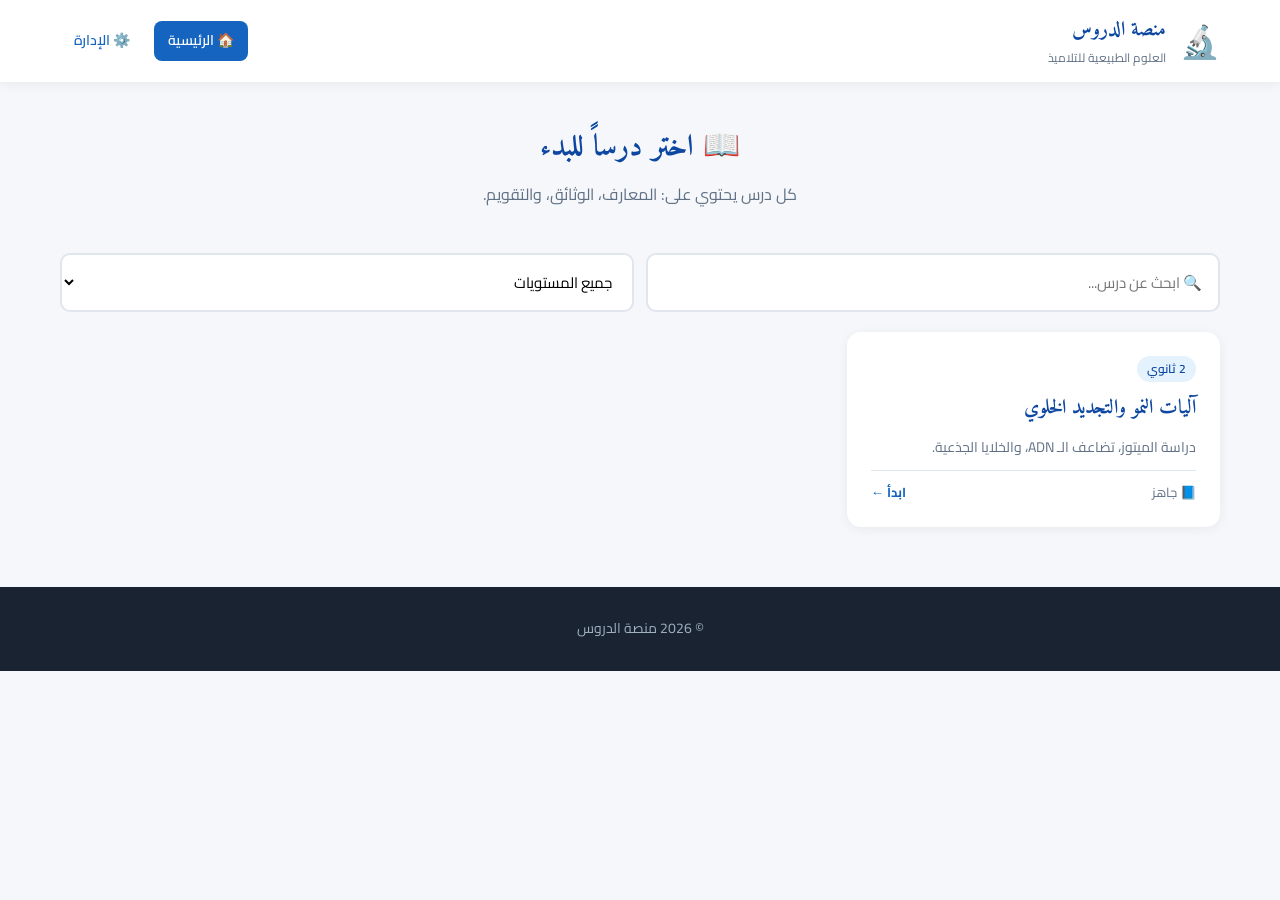
==== index.html @ ff68961c "Add real content to files" ====
<!DOCTYPE html>
<html lang="ar" dir="rtl">
<head>
<meta charset="UTF-8">
<meta name="viewport" content="width=device-width, initial-scale=1">
<title>منصة الدروس – العلوم الطبيعية</title>
<link href="https://fonts.googleapis.com/css2?family=Amiri:wght@400;700&family=Cairo:wght@400;600;700&display=swap" rel="stylesheet">
<link rel="stylesheet" href="assets/style.css">
</head>
<body>

<header class="site-header">
  <div class="container">
    <div class="brand">
      <span class="logo">🔬</span>
      <div>
        <h1>منصة الدروس</h1>
        <p>العلوم الطبيعية للتلاميذ</p>
      </div>
    </div>
    <nav>
      <a href="index.html" class="active">🏠 الرئيسية</a>
      <a href="admin.html">⚙️ الإدارة</a>
    </nav>
  </div>
</header>

<main class="container">
  <section class="hero">
    <h2>📖 اختر درساً للبدء</h2>
    <p>كل درس يحتوي على: المعارف، الوثائق، والتقويم.</p>
  </section>

  <div class="filters">
    <input type="text" id="searchInput" placeholder="🔍 ابحث عن درس...">
    <select id="levelFilter">
      <option value="">جميع المستويات</option>
    </select>
  </div>

  <div id="lessonsGrid" class="lessons-grid"></div>
</main>

<footer class="site-footer">
  <div class="container">
    <p>© <span id="year"></span> منصة الدروس</p>
  </div>
</footer>

<script src="assets/app.js"></script>
<script>
  document.getElementById('year').textContent = new Date().getFullYear();
  initHome();
</script>
</body>
</html>
---- assets/style.css ----
:root{
  --primary:#1565C0; --primary-dark:#0D47A1;
  --success:#2E7D32; --danger:#C62828; --purple:#6A1B9A;
  --bg:#f5f7fa; --border:#e0e6ed;
  --text:#1a2332; --muted:#607085;
  --shadow:0 2px 12px rgba(0,0,0,0.06);
  --shadow-lg:0 10px 30px rgba(0,0,0,0.12);
}
*{box-sizing:border-box;margin:0;padding:0}
body{font-family:'Cairo',sans-serif;background:var(--bg);color:var(--text);line-height:1.7;min-height:100vh}
h1,h2,h3,h4{font-family:'Amiri',serif}
a{color:var(--primary);text-decoration:none}
.container{max-width:1200px;margin:0 auto;padding:0 20px}

/* Header */
.site-header{background:#fff;box-shadow:var(--shadow);position:sticky;top:0;z-index:100}
.site-header .container{display:flex;align-items:center;justify-content:space-between;padding-top:14px;padding-bottom:14px;gap:16px;flex-wrap:wrap}
.brand{display:flex;align-items:center;gap:14px}
.brand .logo{font-size:32px}
.brand h1{font-size:20px;color:var(--primary-dark)}
.brand p{font-size:12px;color:var(--muted)}
.back-btn{width:40px;height:40px;border-radius:50%;background:var(--bg);display:flex;align-items:center;justify-content:center;font-size:20px;font-weight:700;color:var(--primary)}
.site-header nav{display:flex;gap:10px;align-items:center;flex-wrap:wrap}
.site-header nav a{padding:8px 14px;border-radius:8px;font-weight:600;font-size:14px;transition:.2s}
.site-header nav a:hover{background:var(--bg)}
.site-header nav a.active{background:var(--primary);color:#fff}

/* Hero */
.hero{text-align:center;padding:40px 20px 24px}
.hero h2{font-size:30px;color:var(--primary-dark);margin-bottom:8px}
.hero p{color:var(--muted);font-size:16px}

/* Filters */
.filters{display:flex;gap:12px;margin:20px 0;flex-wrap:wrap}
.filters input,.filters select{flex:1;min-width:200px;padding:12px 16px;border:2px solid var(--border);border-radius:10px;font-family:inherit;font-size:15px;background:#fff}
.filters input:focus,.filters select:focus{outline:none;border-color:var(--primary)}

/* Lessons Grid */
.lessons-grid{display:grid;grid-template-columns:repeat(auto-fill,minmax(280px,1fr));gap:20px;padding-bottom:60px}
.lesson-card{background:#fff;border-radius:14px;padding:22px;box-shadow:var(--shadow);transition:.25s;cursor:pointer;border:2px solid transparent;display:flex;flex-direction:column;gap:10px}
.lesson-card:hover{transform:translateY(-4px);box-shadow:var(--shadow-lg);border-color:var(--primary)}
.lesson-card .badge{display:inline-block;background:#E3F2FD;color:var(--primary-dark);padding:3px 10px;border-radius:20px;font-size:12px;font-weight:600;align-self:flex-start}
.lesson-card h3{font-size:20px;color:var(--primary-dark)}
.lesson-card p{color:var(--muted);font-size:14px;flex:1}
.lesson-card .card-footer{display:flex;justify-content:space-between;align-items:center;font-size:13px;color:var(--muted);padding-top:10px;border-top:1px solid var(--border)}
.lesson-card .arrow{color:var(--primary);font-weight:700}

/* Page Tabs */
.page-tabs{background:#fff;border-bottom:1px solid var(--border);position:sticky;top:67px;z-index:99}
.page-tabs .container{display:flex;gap:8px;padding-top:10px;padding-bottom:0;position:relative}
.tab-btn{background:transparent;border:none;cursor:pointer;font-family:inherit;font-size:15px;font-weight:600;padding:12px 22px;border-radius:10px 10px 0 0;color:var(--muted);transition:.2s;display:flex;align-items:center;gap:8px;border-bottom:3px solid transparent}
.tab-btn:hover{background:var(--bg);color:var(--primary)}
.tab-btn.active{color:var(--primary-dark);border-bottom-color:var(--primary)}
.tab-icon{font-size:18px}
.progress-bar{position:absolute;bottom:0;left:20px;right:20px;height:3px;background:var(--border);border-radius:3px;overflow:hidden}
.progress-fill{height:100%;background:linear-gradient(90deg,var(--primary),#42a5f5);width:33%;transition:width .3s}

/* Lesson Pages */
.lesson-main{padding:32px 20px 80px}
.page{display:none;animation:fadeIn .3s ease}
.page.active{display:block}
@keyframes fadeIn{from{opacity:0;transform:translateY(8px)}to{opacity:1;transform:translateY(0)}}
.page-header{margin-bottom:24px;padding-bottom:16px;border-bottom:2px solid var(--border)}
.page-header h2{font-size:26px;color:var(--primary-dark);margin-bottom:6px}
.page-header p{color:var(--muted);font-size:15px}

.knowledge-content{background:#fff;border-radius:14px;padding:30px;box-shadow:var(--shadow);font-size:16px;line-height:1.9}
.knowledge-content h3{color:var(--primary-dark);margin:22px 0 12px;font-size:20px;padding-right:12px;border-right:4px solid var(--primary)}
.knowledge-content ul,.knowledge-content ol{margin:12px 24px}
.knowledge-content li{margin-bottom:6px}
.knowledge-content blockquote{background:#FFF9C4;border-right:4px solid #FBC02D;padding:14px 18px;margin:16px 0;border-radius:8px}
.knowledge-content table{width:100%;border-collapse:collapse;margin:16px 0}
.knowledge-content th,.knowledge-content td{border:1px solid var(--border);padding:10px;text-align:right}
.knowledge-content th{background:#E3F2FD;color:var(--primary-dark)}

/* Media Gallery */
.media-gallery{display:grid;grid-template-columns:repeat(auto-fill,minmax(220px,1fr));gap:16px}
.media-item{background:#fff;border-radius:12px;overflow:hidden;box-shadow:var(--shadow);cursor:pointer;transition:.2s;aspect-ratio:1/1;position:relative}
.media-item:hover{transform:scale(1.02);box-shadow:var(--shadow-lg)}
.media-item img,.media-item video{width:100%;height:100%;object-fit:cover;display:block}
.media-item iframe{width:100%;height:100%;border:0}
.media-item .type-badge{position:absolute;top:10px;right:10px;background:rgba(0,0,0,.7);color:#fff;padding:3px 10px;border-radius:6px;font-size:12px}
.media-item .caption{position:absolute;bottom:0;left:0;right:0;background:linear-gradient(transparent,rgba(0,0,0,.8));color:#fff;padding:20px 12px 10px;font-size:13px}

/* Quiz */
.quiz-container{background:#fff;border-radius:14px;padding:30px;box-shadow:var(--shadow)}
.quiz-question{padding:20px 0;border-bottom:1px solid var(--border)}
.quiz-question:last-child{border-bottom:none}
.quiz-question h4{font-size:17px;margin-bottom:14px;color:var(--primary-dark)}
.quiz-question .q-num{display:inline-block;background:var(--primary);color:#fff;width:28px;height:28px;border-radius:50%;text-align:center;line-height:28px;font-size:14px;margin-left:10px}
.quiz-option{display:flex;align-items:flex-start;gap:10px;padding:10px 14px;border-radius:8px;cursor:pointer;transition:.15s;margin-bottom:6px}
.quiz-option:hover{background:var(--bg)}
.quiz-option.correct{background:#E8F5E9;color:var(--success)}
.quiz-option.wrong{background:#FFEBEE;color:var(--danger)}
.quiz-option textarea{flex:1;padding:10px;border:2px solid var(--border);border-radius:8px;font-family:inherit;font-size:15px}
.quiz-result{background:#E8F5E9;border:2px solid var(--success);border-radius:12px;padding:20px;margin-bottom:20px;text-align:center}
.quiz-result h3{color:var(--success);font-size:22px}

/* Page Navigation */
.page-nav{display:flex;justify-content:space-between;gap:12px;margin-top:30px;padding-top:20px;border-top:1px solid var(--border);flex-wrap:wrap}

/* Buttons */
.btn-primary,.btn-secondary,.btn-success,.btn-danger,.btn-small,.btn-print{font-family:inherit;font-weight:600;cursor:pointer;border:none;border-radius:10px;transition:.2s;display:inline-flex;align-items:center;gap:6px}
.btn-primary{background:var(--primary);color:#fff;padding:12px 24px;font-size:15px}
.btn-primary:hover{background:var(--primary-dark);transform:translateY(-2px)}
.btn-secondary{background:#fff;color:var(--primary);padding:12px 24px;font-size:15px;border:2px solid var(--primary)}
.btn-secondary:hover{background:var(--bg)}
.btn-success{background:var(--success);color:#fff;padding:12px 24px;font-size:15px}
.btn-danger{background:var(--danger);color:#fff;padding:12px 24px;font-size:15px}
.btn-small{background:var(--primary);color:#fff;padding:8px 16px;font-size:13px}
.btn-print{background:var(--purple);color:#fff;padding:8px 16px;font-size:14px}

/* Lightbox */
.lightbox{position:fixed;inset:0;background:rgba(0,0,0,.92);display:none;align-items:center;justify-content:center;z-index:3000;padding:20px}
.lightbox.show{display:flex}
.lightbox-content{max-width:92vw;max-height:92vh;background:#000;border-radius:12px;overflow:hidden;display:flex;align-items:center;justify-content:center}
.lightbox-content img,.lightbox-content video{max-width:92vw;max-height:92vh}
.lightbox-content iframe{width:88vw;height:88vh;border:0}
.lightbox-close{position:absolute;top:20px;right:20px;background:#fff;border:none;width:44px;height:44px;border-radius:50%;font-size:22px;font-weight:700;cursor:pointer}

/* Admin */
.admin-toolbar{display:flex;gap:12px;margin:24px 0;flex-wrap:wrap}
.admin-layout{display:grid;grid-template-columns:280px 1fr;gap:24px;padding-bottom:60px}
.admin-sidebar{background:#fff;border-radius:14px;padding:20px;box-shadow:var(--shadow);height:fit-content;position:sticky;top:90px}
.admin-sidebar h3{margin-bottom:14px;color:var(--primary-dark);font-size:17px}
.lesson-list{list-style:none}
.lesson-list li{padding:10px 14px;border-radius:8px;cursor:pointer;transition:.15s;margin-bottom:4px;font-size:14px;display:flex;justify-content:space-between;align-items:center;gap:6px}
.lesson-list li:hover{background:var(--bg)}
.lesson-list li.active{background:var(--primary);color:#fff}
.admin-editor{background:#fff;border-radius:14px;padding:28px;box-shadow:var(--shadow);min-height:400px}
.empty-state{text-align:center;color:var(--muted);padding:60px 20px;font-size:16px}
.lesson-form h4{margin:22px 0 10px;color:var(--primary-dark);padding-bottom:6px;border-bottom:2px solid var(--border);font-size:16px}
.form-row{display:flex;flex-direction:column;gap:6px;margin-bottom:14px}
.form-row label{font-weight:600;font-size:14px;color:var(--muted)}
.form-row input,.lesson-form textarea{padding:12px;border:2px solid var(--border);border-radius:8px;font-family:inherit;font-size:14px;width:100%}
.form-row input:focus,.lesson-form textarea:focus{outline:none;border-color:var(--primary)}
.lesson-form textarea{resize:vertical;min-height:80px}
.form-actions{display:flex;gap:12px;margin-top:24px}
.media-edit-item,.quiz-edit-item{border:1px solid var(--border);border-radius:10px;padding:14px;margin-bottom:10px;background:#fafbfc}
.media-edit-item input,.media-edit-item select,
.quiz-edit-item input,.quiz-edit-item textarea{width:100%;padding:8px;border:1px solid var(--border);border-radius:6px;font-family:inherit;margin-bottom:6px}
.remove-item-btn{background:var(--danger);color:#fff;border:none;padding:4px 10px;border-radius:6px;cursor:pointer;font-size:12px;float:left}

/* Footer */
.site-footer{background:#1a2332;color:#a0b0c0;padding:30px 0;text-align:center;font-size:14px;margin-top:auto}

/* Print */
@media print{
  .site-header,.page-tabs,.page-nav,.site-footer,.btn-print{display:none!important}
  body{background:#fff}
  .page{display:block!important;page-break-after:always}
  .page:last-child{page-break-after:auto}
  .knowledge-content,.quiz-container{box-shadow:none;padding:0}
}

/* Responsive */
@media (max-width:768px){
  .admin-layout{grid-template-columns:1fr}
  .admin-sidebar{position:static}
  .hero h2{font-size:24px}
  .tab-label{display:none}
  .tab-btn{padding:12px 14px}
  .tab-icon{font-size:22px}
}
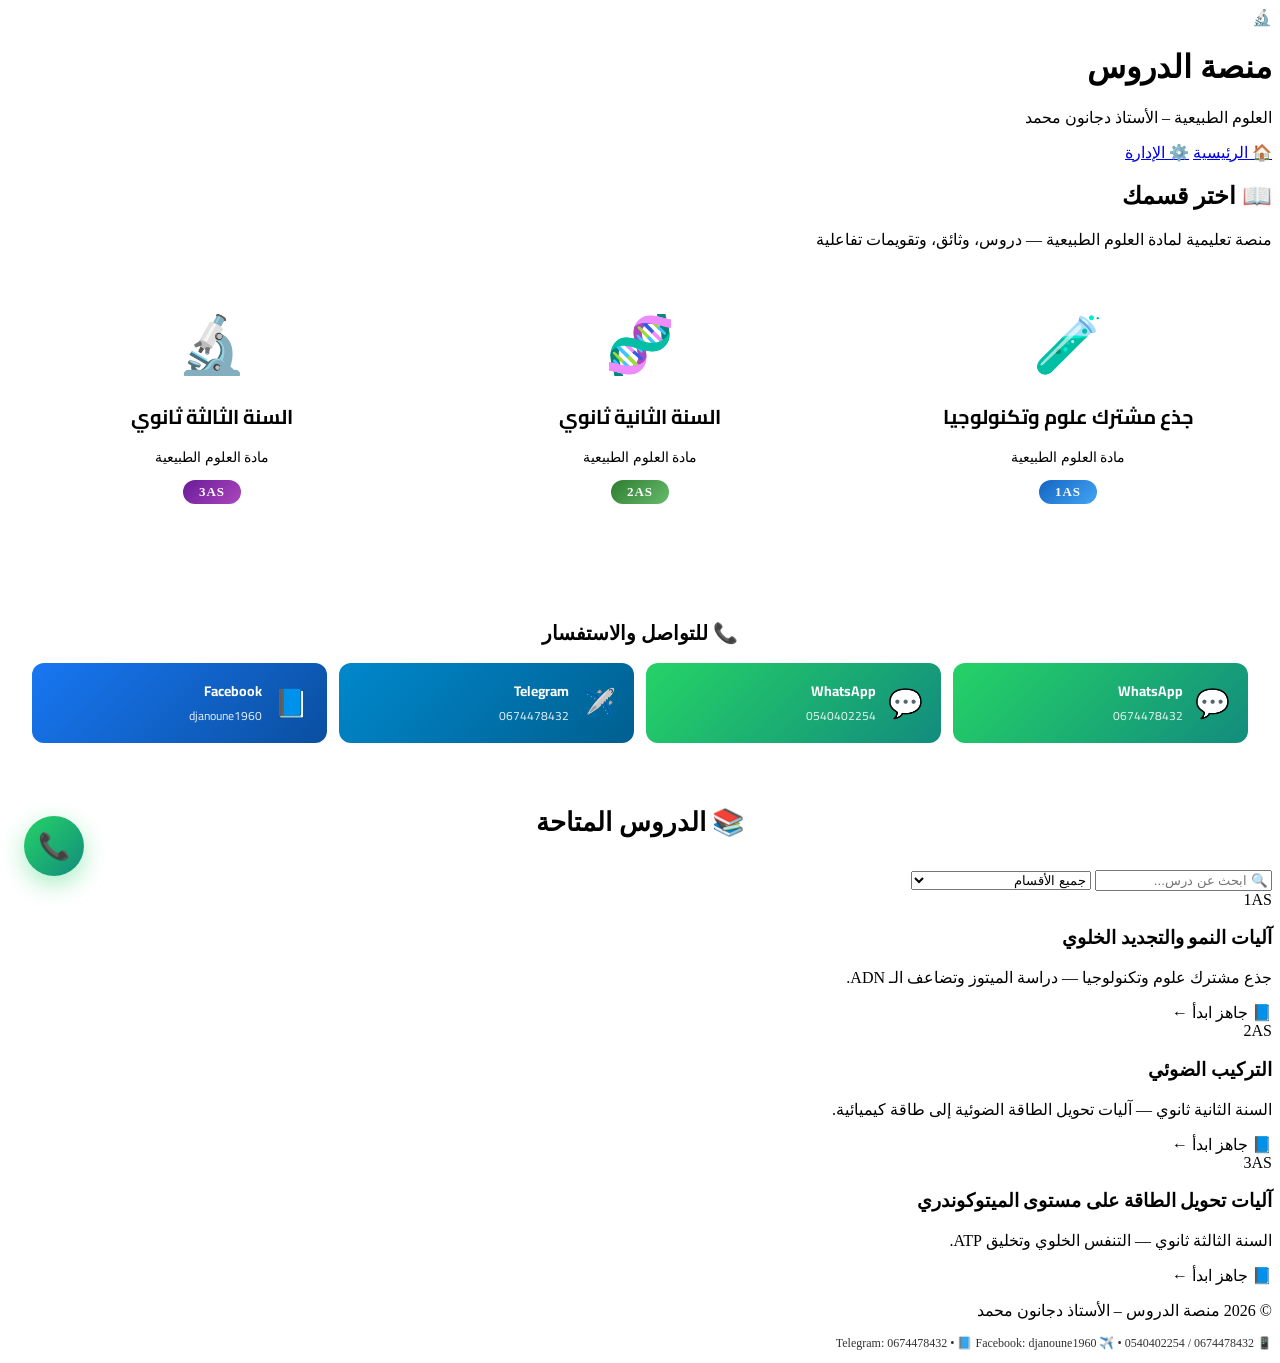
==== commit 182c48b1: "Add three sections and contact info" ====
--- a/index.html
+++ b/index.html
@@ -15,7 +15,7 @@
       <span class="logo">🔬</span>
       <div>
         <h1>منصة الدروس</h1>
-        <p>العلوم الطبيعية للتلاميذ</p>
+        <p>العلوم الطبيعية – الأستاذ دجانون محمد</p>
       </div>
     </div>
     <nav>
@@ -26,31 +26,130 @@
 </header>
 
 <main class="container">
+
   <section class="hero">
-    <h2>📖 اختر درساً للبدء</h2>
-    <p>كل درس يحتوي على: المعارف، الوثائق، والتقويم.</p>
+    <h2>📖 اختر قسمك</h2>
+    <p>منصة تعليمية لمادة العلوم الطبيعية — دروس، وثائق، وتقويمات تفاعلية</p>
   </section>
+
+  <!-- الأقسام الثلاثة -->
+  <div class="sections-grid">
+    <a href="#lessons" class="section-card" onclick="filterLevel('1AS')">
+      <div class="section-icon">🧪</div>
+      <h3>جذع مشترك علوم وتكنولوجيا</h3>
+      <p>مادة العلوم الطبيعية</p>
+      <span class="section-badge">1AS</span>
+    </a>
+
+    <a href="#lessons" class="section-card" onclick="filterLevel('2AS')">
+      <div class="section-icon">🧬</div>
+      <h3>السنة الثانية ثانوي</h3>
+      <p>مادة العلوم الطبيعية</p>
+      <span class="section-badge">2AS</span>
+    </a>
+
+    <a href="#lessons" class="section-card" onclick="filterLevel('3AS')">
+      <div class="section-icon">🔬</div>
+      <h3>السنة الثالثة ثانوي</h3>
+      <p>مادة العلوم الطبيعية</p>
+      <span class="section-badge">3AS</span>
+    </a>
+  </div>
+
+  <!-- شريط الاتصال -->
+  <section class="contact-bar">
+    <h3>📞 للتواصل والاستفسار</h3>
+    <div class="contact-buttons">
+      <a href="https://wa.me/213674478432?text=السلام%20عليكم%20أستاذ" 
+         target="_blank" class="contact-btn whatsapp">
+        <span class="contact-icon">💬</span>
+        <div>
+          <strong>WhatsApp</strong>
+          <small>0674478432</small>
+        </div>
+      </a>
+
+      <a href="https://wa.me/213540402254?text=السلام%20عليكم%20أستاذ" 
+         target="_blank" class="contact-btn whatsapp">
+        <span class="contact-icon">💬</span>
+        <div>
+          <strong>WhatsApp</strong>
+          <small>0540402254</small>
+        </div>
+      </a>
+
+      <a href="https://t.me/+213674478432" 
+         target="_blank" class="contact-btn telegram">
+        <span class="contact-icon">✈️</span>
+        <div>
+          <strong>Telegram</strong>
+          <small>0674478432</small>
+        </div>
+      </a>
+
+      <a href="https://www.facebook.com/djanoune1960" 
+         target="_blank" class="contact-btn facebook">
+        <span class="contact-icon">📘</span>
+        <div>
+          <strong>Facebook</strong>
+          <small>djanoune1960</small>
+        </div>
+      </a>
+    </div>
+  </section>
+
+  <!-- فاصل -->
+  <h2 class="section-title" id="lessons">📚 الدروس المتاحة</h2>
 
   <div class="filters">
     <input type="text" id="searchInput" placeholder="🔍 ابحث عن درس...">
     <select id="levelFilter">
-      <option value="">جميع المستويات</option>
+      <option value="">جميع الأقسام</option>
+      <option value="1AS">جذع مشترك علوم وتكنولوجيا</option>
+      <option value="2AS">السنة الثانية ثانوي</option>
+      <option value="3AS">السنة الثالثة ثانوي</option>
     </select>
   </div>
 
   <div id="lessonsGrid" class="lessons-grid"></div>
+
 </main>
 
 <footer class="site-footer">
   <div class="container">
-    <p>© <span id="year"></span> منصة الدروس</p>
+    <p>© <span id="year"></span> منصة الدروس – الأستاذ دجانون محمد</p>
+    <p class="footer-contact">
+      📱 0674478432 / 0540402254 • 
+      ✈️ Telegram: 0674478432 • 
+      📘 Facebook: djanoune1960
+    </p>
   </div>
 </footer>
+
+<!-- زر الاتصال العائم -->
+<div class="contact-fab" onclick="toggleContactMenu()">📞</div>
+<div class="contact-menu" id="contactMenu">
+  <a href="https://wa.me/213674478432" target="_blank" class="fab-wa" title="WhatsApp 1">💬</a>
+  <a href="https://wa.me/213540402254" target="_blank" class="fab-wa" title="WhatsApp 2">💬</a>
+  <a href="https://t.me/+213674478432" target="_blank" class="fab-tg" title="Telegram">✈️</a>
+  <a href="https://www.facebook.com/djanoune1960" target="_blank" class="fab-fb" title="Facebook">📘</a>
+</div>
 
 <script src="assets/app.js"></script>
 <script>
   document.getElementById('year').textContent = new Date().getFullYear();
   initHome();
+
+  function toggleContactMenu(){
+    document.getElementById('contactMenu').classList.toggle('show');
+  }
+  function filterLevel(lv){
+    setTimeout(() => {
+      const sel = document.getElementById('levelFilter');
+      sel.value = lv;
+      sel.dispatchEvent(new Event('change'));
+    }, 100);
+  }
 </script>
 </body>
 </html>
--- a/assets/style.css
+++ b/assets/style.css
@@ -1,164 +1,203 @@
-:root{
-  --primary:#1565C0; --primary-dark:#0D47A1;
-  --success:#2E7D32; --danger:#C62828; --purple:#6A1B9A;
-  --bg:#f5f7fa; --border:#e0e6ed;
-  --text:#1a2332; --muted:#607085;
-  --shadow:0 2px 12px rgba(0,0,0,0.06);
-  --shadow-lg:0 10px 30px rgba(0,0,0,0.12);
-}
-*{box-sizing:border-box;margin:0;padding:0}
-body{font-family:'Cairo',sans-serif;background:var(--bg);color:var(--text);line-height:1.7;min-height:100vh}
-h1,h2,h3,h4{font-family:'Amiri',serif}
-a{color:var(--primary);text-decoration:none}
-.container{max-width:1200px;margin:0 auto;padding:0 20px}
-
-/* Header */
-.site-header{background:#fff;box-shadow:var(--shadow);position:sticky;top:0;z-index:100}
-.site-header .container{display:flex;align-items:center;justify-content:space-between;padding-top:14px;padding-bottom:14px;gap:16px;flex-wrap:wrap}
-.brand{display:flex;align-items:center;gap:14px}
-.brand .logo{font-size:32px}
-.brand h1{font-size:20px;color:var(--primary-dark)}
-.brand p{font-size:12px;color:var(--muted)}
-.back-btn{width:40px;height:40px;border-radius:50%;background:var(--bg);display:flex;align-items:center;justify-content:center;font-size:20px;font-weight:700;color:var(--primary)}
-.site-header nav{display:flex;gap:10px;align-items:center;flex-wrap:wrap}
-.site-header nav a{padding:8px 14px;border-radius:8px;font-weight:600;font-size:14px;transition:.2s}
-.site-header nav a:hover{background:var(--bg)}
-.site-header nav a.active{background:var(--primary);color:#fff}
-
-/* Hero */
-.hero{text-align:center;padding:40px 20px 24px}
-.hero h2{font-size:30px;color:var(--primary-dark);margin-bottom:8px}
-.hero p{color:var(--muted);font-size:16px}
-
-/* Filters */
-.filters{display:flex;gap:12px;margin:20px 0;flex-wrap:wrap}
-.filters input,.filters select{flex:1;min-width:200px;padding:12px 16px;border:2px solid var(--border);border-radius:10px;font-family:inherit;font-size:15px;background:#fff}
-.filters input:focus,.filters select:focus{outline:none;border-color:var(--primary)}
-
-/* Lessons Grid */
-.lessons-grid{display:grid;grid-template-columns:repeat(auto-fill,minmax(280px,1fr));gap:20px;padding-bottom:60px}
-.lesson-card{background:#fff;border-radius:14px;padding:22px;box-shadow:var(--shadow);transition:.25s;cursor:pointer;border:2px solid transparent;display:flex;flex-direction:column;gap:10px}
-.lesson-card:hover{transform:translateY(-4px);box-shadow:var(--shadow-lg);border-color:var(--primary)}
-.lesson-card .badge{display:inline-block;background:#E3F2FD;color:var(--primary-dark);padding:3px 10px;border-radius:20px;font-size:12px;font-weight:600;align-self:flex-start}
-.lesson-card h3{font-size:20px;color:var(--primary-dark)}
-.lesson-card p{color:var(--muted);font-size:14px;flex:1}
-.lesson-card .card-footer{display:flex;justify-content:space-between;align-items:center;font-size:13px;color:var(--muted);padding-top:10px;border-top:1px solid var(--border)}
-.lesson-card .arrow{color:var(--primary);font-weight:700}
-
-/* Page Tabs */
-.page-tabs{background:#fff;border-bottom:1px solid var(--border);position:sticky;top:67px;z-index:99}
-.page-tabs .container{display:flex;gap:8px;padding-top:10px;padding-bottom:0;position:relative}
-.tab-btn{background:transparent;border:none;cursor:pointer;font-family:inherit;font-size:15px;font-weight:600;padding:12px 22px;border-radius:10px 10px 0 0;color:var(--muted);transition:.2s;display:flex;align-items:center;gap:8px;border-bottom:3px solid transparent}
-.tab-btn:hover{background:var(--bg);color:var(--primary)}
-.tab-btn.active{color:var(--primary-dark);border-bottom-color:var(--primary)}
-.tab-icon{font-size:18px}
-.progress-bar{position:absolute;bottom:0;left:20px;right:20px;height:3px;background:var(--border);border-radius:3px;overflow:hidden}
-.progress-fill{height:100%;background:linear-gradient(90deg,var(--primary),#42a5f5);width:33%;transition:width .3s}
-
-/* Lesson Pages */
-.lesson-main{padding:32px 20px 80px}
-.page{display:none;animation:fadeIn .3s ease}
-.page.active{display:block}
-@keyframes fadeIn{from{opacity:0;transform:translateY(8px)}to{opacity:1;transform:translateY(0)}}
-.page-header{margin-bottom:24px;padding-bottom:16px;border-bottom:2px solid var(--border)}
-.page-header h2{font-size:26px;color:var(--primary-dark);margin-bottom:6px}
-.page-header p{color:var(--muted);font-size:15px}
-
-.knowledge-content{background:#fff;border-radius:14px;padding:30px;box-shadow:var(--shadow);font-size:16px;line-height:1.9}
-.knowledge-content h3{color:var(--primary-dark);margin:22px 0 12px;font-size:20px;padding-right:12px;border-right:4px solid var(--primary)}
-.knowledge-content ul,.knowledge-content ol{margin:12px 24px}
-.knowledge-content li{margin-bottom:6px}
-.knowledge-content blockquote{background:#FFF9C4;border-right:4px solid #FBC02D;padding:14px 18px;margin:16px 0;border-radius:8px}
-.knowledge-content table{width:100%;border-collapse:collapse;margin:16px 0}
-.knowledge-content th,.knowledge-content td{border:1px solid var(--border);padding:10px;text-align:right}
-.knowledge-content th{background:#E3F2FD;color:var(--primary-dark)}
-
-/* Media Gallery */
-.media-gallery{display:grid;grid-template-columns:repeat(auto-fill,minmax(220px,1fr));gap:16px}
-.media-item{background:#fff;border-radius:12px;overflow:hidden;box-shadow:var(--shadow);cursor:pointer;transition:.2s;aspect-ratio:1/1;position:relative}
-.media-item:hover{transform:scale(1.02);box-shadow:var(--shadow-lg)}
-.media-item img,.media-item video{width:100%;height:100%;object-fit:cover;display:block}
-.media-item iframe{width:100%;height:100%;border:0}
-.media-item .type-badge{position:absolute;top:10px;right:10px;background:rgba(0,0,0,.7);color:#fff;padding:3px 10px;border-radius:6px;font-size:12px}
-.media-item .caption{position:absolute;bottom:0;left:0;right:0;background:linear-gradient(transparent,rgba(0,0,0,.8));color:#fff;padding:20px 12px 10px;font-size:13px}
-
-/* Quiz */
-.quiz-container{background:#fff;border-radius:14px;padding:30px;box-shadow:var(--shadow)}
-.quiz-question{padding:20px 0;border-bottom:1px solid var(--border)}
-.quiz-question:last-child{border-bottom:none}
-.quiz-question h4{font-size:17px;margin-bottom:14px;color:var(--primary-dark)}
-.quiz-question .q-num{display:inline-block;background:var(--primary);color:#fff;width:28px;height:28px;border-radius:50%;text-align:center;line-height:28px;font-size:14px;margin-left:10px}
-.quiz-option{display:flex;align-items:flex-start;gap:10px;padding:10px 14px;border-radius:8px;cursor:pointer;transition:.15s;margin-bottom:6px}
-.quiz-option:hover{background:var(--bg)}
-.quiz-option.correct{background:#E8F5E9;color:var(--success)}
-.quiz-option.wrong{background:#FFEBEE;color:var(--danger)}
-.quiz-option textarea{flex:1;padding:10px;border:2px solid var(--border);border-radius:8px;font-family:inherit;font-size:15px}
-.quiz-result{background:#E8F5E9;border:2px solid var(--success);border-radius:12px;padding:20px;margin-bottom:20px;text-align:center}
-.quiz-result h3{color:var(--success);font-size:22px}
-
-/* Page Navigation */
-.page-nav{display:flex;justify-content:space-between;gap:12px;margin-top:30px;padding-top:20px;border-top:1px solid var(--border);flex-wrap:wrap}
-
-/* Buttons */
-.btn-primary,.btn-secondary,.btn-success,.btn-danger,.btn-small,.btn-print{font-family:inherit;font-weight:600;cursor:pointer;border:none;border-radius:10px;transition:.2s;display:inline-flex;align-items:center;gap:6px}
-.btn-primary{background:var(--primary);color:#fff;padding:12px 24px;font-size:15px}
-.btn-primary:hover{background:var(--primary-dark);transform:translateY(-2px)}
-.btn-secondary{background:#fff;color:var(--primary);padding:12px 24px;font-size:15px;border:2px solid var(--primary)}
-.btn-secondary:hover{background:var(--bg)}
-.btn-success{background:var(--success);color:#fff;padding:12px 24px;font-size:15px}
-.btn-danger{background:var(--danger);color:#fff;padding:12px 24px;font-size:15px}
-.btn-small{background:var(--primary);color:#fff;padding:8px 16px;font-size:13px}
-.btn-print{background:var(--purple);color:#fff;padding:8px 16px;font-size:14px}
-
-/* Lightbox */
-.lightbox{position:fixed;inset:0;background:rgba(0,0,0,.92);display:none;align-items:center;justify-content:center;z-index:3000;padding:20px}
-.lightbox.show{display:flex}
-.lightbox-content{max-width:92vw;max-height:92vh;background:#000;border-radius:12px;overflow:hidden;display:flex;align-items:center;justify-content:center}
-.lightbox-content img,.lightbox-content video{max-width:92vw;max-height:92vh}
-.lightbox-content iframe{width:88vw;height:88vh;border:0}
-.lightbox-close{position:absolute;top:20px;right:20px;background:#fff;border:none;width:44px;height:44px;border-radius:50%;font-size:22px;font-weight:700;cursor:pointer}
-
-/* Admin */
-.admin-toolbar{display:flex;gap:12px;margin:24px 0;flex-wrap:wrap}
-.admin-layout{display:grid;grid-template-columns:280px 1fr;gap:24px;padding-bottom:60px}
-.admin-sidebar{background:#fff;border-radius:14px;padding:20px;box-shadow:var(--shadow);height:fit-content;position:sticky;top:90px}
-.admin-sidebar h3{margin-bottom:14px;color:var(--primary-dark);font-size:17px}
-.lesson-list{list-style:none}
-.lesson-list li{padding:10px 14px;border-radius:8px;cursor:pointer;transition:.15s;margin-bottom:4px;font-size:14px;display:flex;justify-content:space-between;align-items:center;gap:6px}
-.lesson-list li:hover{background:var(--bg)}
-.lesson-list li.active{background:var(--primary);color:#fff}
-.admin-editor{background:#fff;border-radius:14px;padding:28px;box-shadow:var(--shadow);min-height:400px}
-.empty-state{text-align:center;color:var(--muted);padding:60px 20px;font-size:16px}
-.lesson-form h4{margin:22px 0 10px;color:var(--primary-dark);padding-bottom:6px;border-bottom:2px solid var(--border);font-size:16px}
-.form-row{display:flex;flex-direction:column;gap:6px;margin-bottom:14px}
-.form-row label{font-weight:600;font-size:14px;color:var(--muted)}
-.form-row input,.lesson-form textarea{padding:12px;border:2px solid var(--border);border-radius:8px;font-family:inherit;font-size:14px;width:100%}
-.form-row input:focus,.lesson-form textarea:focus{outline:none;border-color:var(--primary)}
-.lesson-form textarea{resize:vertical;min-height:80px}
-.form-actions{display:flex;gap:12px;margin-top:24px}
-.media-edit-item,.quiz-edit-item{border:1px solid var(--border);border-radius:10px;padding:14px;margin-bottom:10px;background:#fafbfc}
-.media-edit-item input,.media-edit-item select,
-.quiz-edit-item input,.quiz-edit-item textarea{width:100%;padding:8px;border:1px solid var(--border);border-radius:6px;font-family:inherit;margin-bottom:6px}
-.remove-item-btn{background:var(--danger);color:#fff;border:none;padding:4px 10px;border-radius:6px;cursor:pointer;font-size:12px;float:left}
-
-/* Footer */
-.site-footer{background:#1a2332;color:#a0b0c0;padding:30px 0;text-align:center;font-size:14px;margin-top:auto}
-
-/* Print */
+/* ===== الأقسام الثلاثة ===== */
+.sections-grid{
+  display:grid;
+  grid-template-columns:repeat(auto-fit,minmax(260px,1fr));
+  gap:20px;
+  margin:30px 0 40px;
+}
+
+.section-card{
+  position:relative;
+  background:#fff;
+  border-radius:16px;
+  padding:30px 22px;
+  text-align:center;
+  box-shadow:var(--shadow);
+  transition:.3s;
+  border:3px solid transparent;
+  cursor:pointer;
+  text-decoration:none;
+  color:var(--text);
+  overflow:hidden;
+}
+.section-card:hover{
+  transform:translateY(-6px);
+  box-shadow:var(--shadow-lg);
+  border-color:var(--primary);
+}
+.section-card:nth-child(1):hover{ border-color:#1565C0; }
+.section-card:nth-child(2):hover{ border-color:#2E7D32; }
+.section-card:nth-child(3):hover{ border-color:#6A1B9A; }
+
+.section-card .section-icon{
+  font-size:56px;
+  margin-bottom:12px;
+  display:block;
+}
+.section-card h3{
+  font-size:20px;
+  color:var(--primary-dark);
+  margin-bottom:8px;
+  font-family:'Cairo',sans-serif;
+  font-weight:700;
+}
+.section-card p{
+  color:var(--muted);
+  font-size:14px;
+  margin-bottom:14px;
+}
+.section-badge{
+  display:inline-block;
+  background:linear-gradient(135deg,#1565C0,#42a5f5);
+  color:#fff;
+  padding:4px 16px;
+  border-radius:20px;
+  font-weight:700;
+  font-size:13px;
+  letter-spacing:1px;
+}
+.section-card:nth-child(2) .section-badge{
+  background:linear-gradient(135deg,#2E7D32,#66bb6a);
+}
+.section-card:nth-child(3) .section-badge{
+  background:linear-gradient(135deg,#6A1B9A,#ab47bc);
+}
+
+/* ===== شريط الاتصال ===== */
+.contact-bar{
+  background:#fff;
+  border-radius:16px;
+  padding:24px;
+  box-shadow:var(--shadow);
+  margin-bottom:40px;
+}
+.contact-bar h3{
+  text-align:center;
+  color:var(--primary-dark);
+  font-size:20px;
+  margin-bottom:18px;
+}
+.contact-buttons{
+  display:grid;
+  grid-template-columns:repeat(auto-fit,minmax(180px,1fr));
+  gap:12px;
+}
+.contact-btn{
+  display:flex;
+  align-items:center;
+  gap:12px;
+  padding:14px 18px;
+  border-radius:12px;
+  color:#fff;
+  text-decoration:none;
+  transition:.2s;
+  font-family:'Cairo',sans-serif;
+}
+.contact-btn:hover{
+  transform:translateY(-3px);
+  box-shadow:0 8px 20px rgba(0,0,0,0.15);
+}
+.contact-btn .contact-icon{
+  font-size:28px;
+}
+.contact-btn strong{
+  display:block;
+  font-size:14px;
+  font-weight:700;
+}
+.contact-btn small{
+  display:block;
+  font-size:12px;
+  opacity:.9;
+  direction:ltr;
+  text-align:right;
+}
+.contact-btn.whatsapp{ background:linear-gradient(135deg,#25D366,#128C7E); }
+.contact-btn.telegram{ background:linear-gradient(135deg,#0088cc,#005f8f); }
+.contact-btn.facebook{ background:linear-gradient(135deg,#1877F2,#0a4fa0); }
+
+/* ===== عنوان الأقسام ===== */
+.section-title{
+  text-align:center;
+  color:var(--primary-dark);
+  font-size:26px;
+  margin:20px 0 20px;
+  padding-bottom:12px;
+  border-bottom:3px solid var(--border);
+}
+
+/* ===== زر الاتصال العائم ===== */
+.contact-fab{
+  position:fixed;
+  bottom:24px;
+  left:24px;
+  width:60px;
+  height:60px;
+  border-radius:50%;
+  background:linear-gradient(135deg,#25D366,#128C7E);
+  color:#fff;
+  font-size:26px;
+  display:flex;
+  align-items:center;
+  justify-content:center;
+  box-shadow:0 8px 24px rgba(37,211,102,.4);
+  cursor:pointer;
+  z-index:999;
+  transition:.3s;
+}
+.contact-fab:hover{
+  transform:scale(1.1) rotate(10deg);
+}
+.contact-menu{
+  position:fixed;
+  bottom:100px;
+  left:24px;
+  display:flex;
+  flex-direction:column;
+  gap:10px;
+  opacity:0;
+  pointer-events:none;
+  transform:translateY(20px);
+  transition:.3s;
+  z-index:998;
+}
+.contact-menu.show{
+  opacity:1;
+  pointer-events:auto;
+  transform:translateY(0);
+}
+.contact-menu a{
+  width:50px;
+  height:50px;
+  border-radius:50%;
+  display:flex;
+  align-items:center;
+  justify-content:center;
+  font-size:22px;
+  color:#fff;
+  text-decoration:none;
+  box-shadow:0 4px 12px rgba(0,0,0,0.2);
+  transition:.2s;
+}
+.contact-menu a:hover{
+  transform:scale(1.15);
+}
+.fab-wa{ background:#25D366; }
+.fab-tg{ background:#0088cc; }
+.fab-fb{ background:#1877F2; }
+
+/* ===== الفوتر ===== */
+.footer-contact{
+  margin-top:8px;
+  font-size:12px;
+  opacity:.8;
+  direction:rtl;
+}
+
+/* ===== للطباعة ===== */
 @media print{
-  .site-header,.page-tabs,.page-nav,.site-footer,.btn-print{display:none!important}
-  body{background:#fff}
-  .page{display:block!important;page-break-after:always}
-  .page:last-child{page-break-after:auto}
-  .knowledge-content,.quiz-container{box-shadow:none;padding:0}
-}
-
-/* Responsive */
-@media (max-width:768px){
-  .admin-layout{grid-template-columns:1fr}
-  .admin-sidebar{position:static}
-  .hero h2{font-size:24px}
-  .tab-label{display:none}
-  .tab-btn{padding:12px 14px}
-  .tab-icon{font-size:22px}
+  .sections-grid,
+  .contact-bar,
+  .contact-fab,
+  .contact-menu{ display:none !important; }
 }
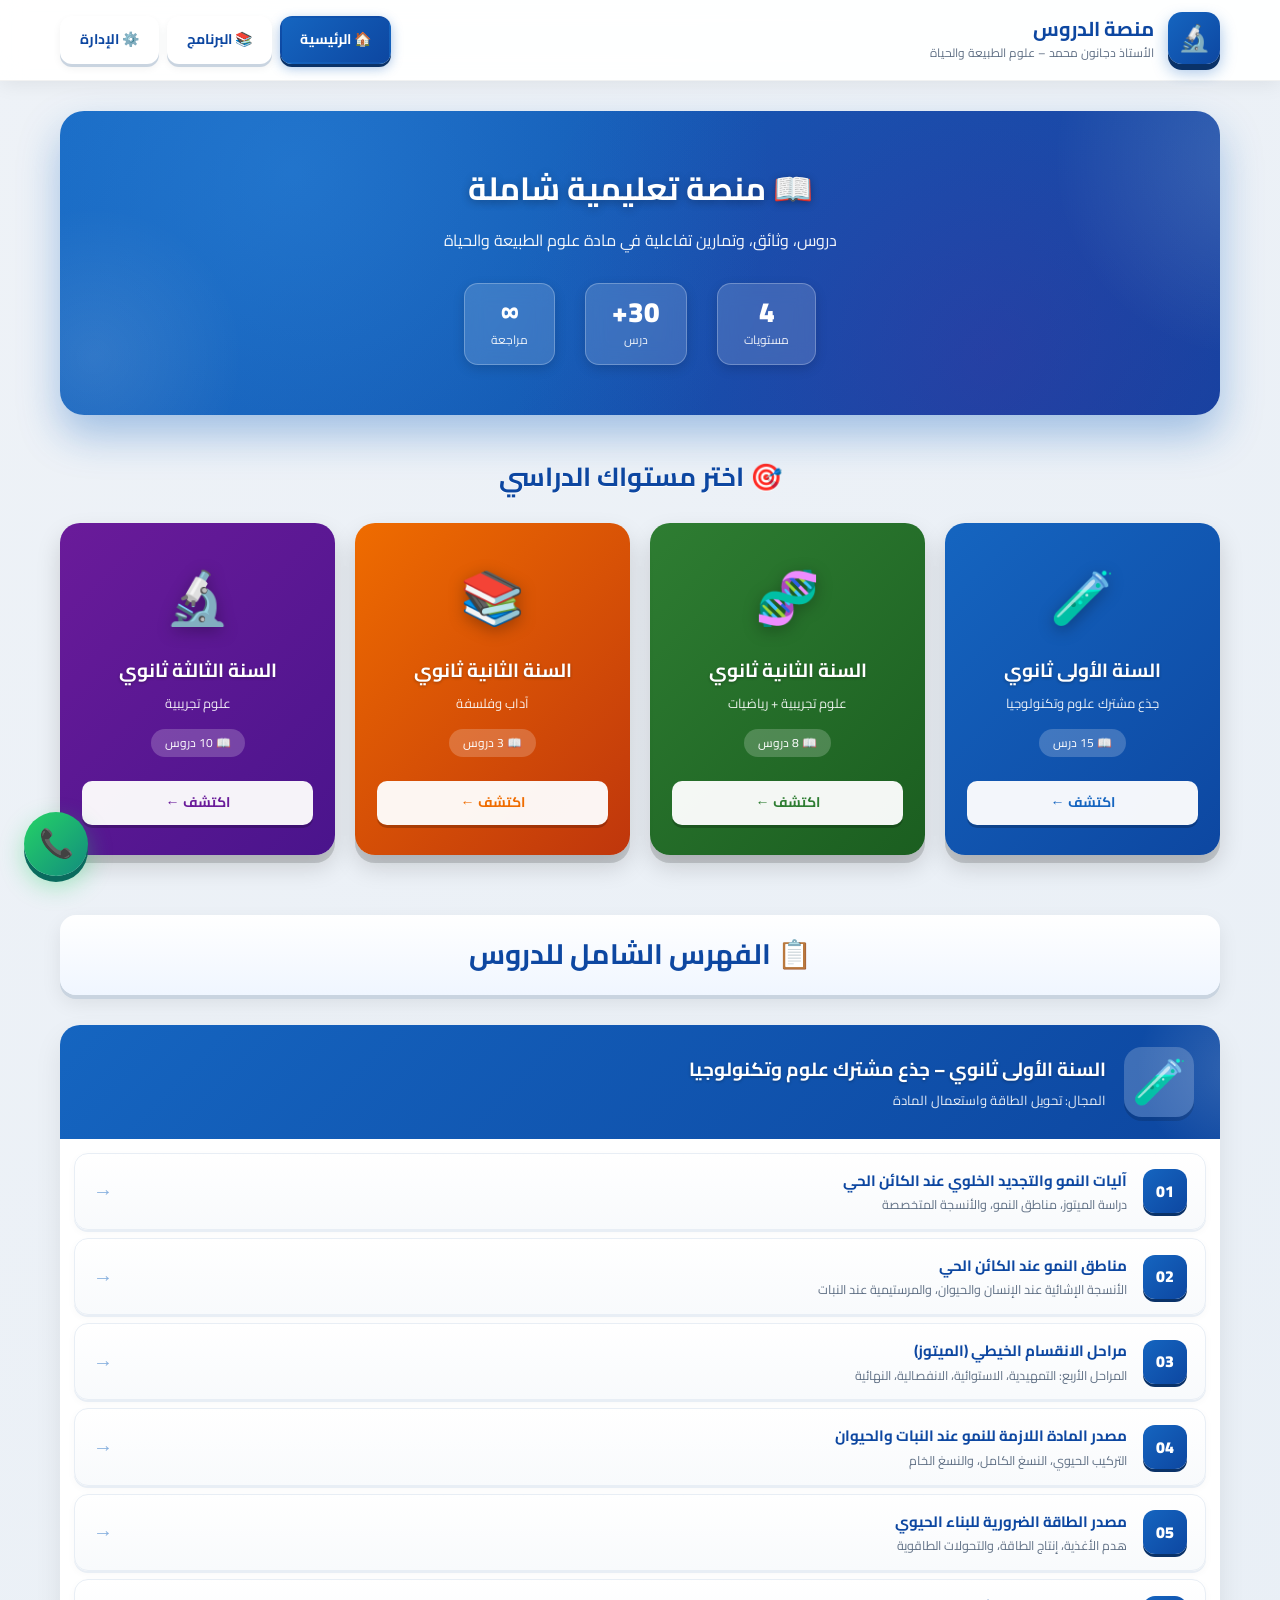
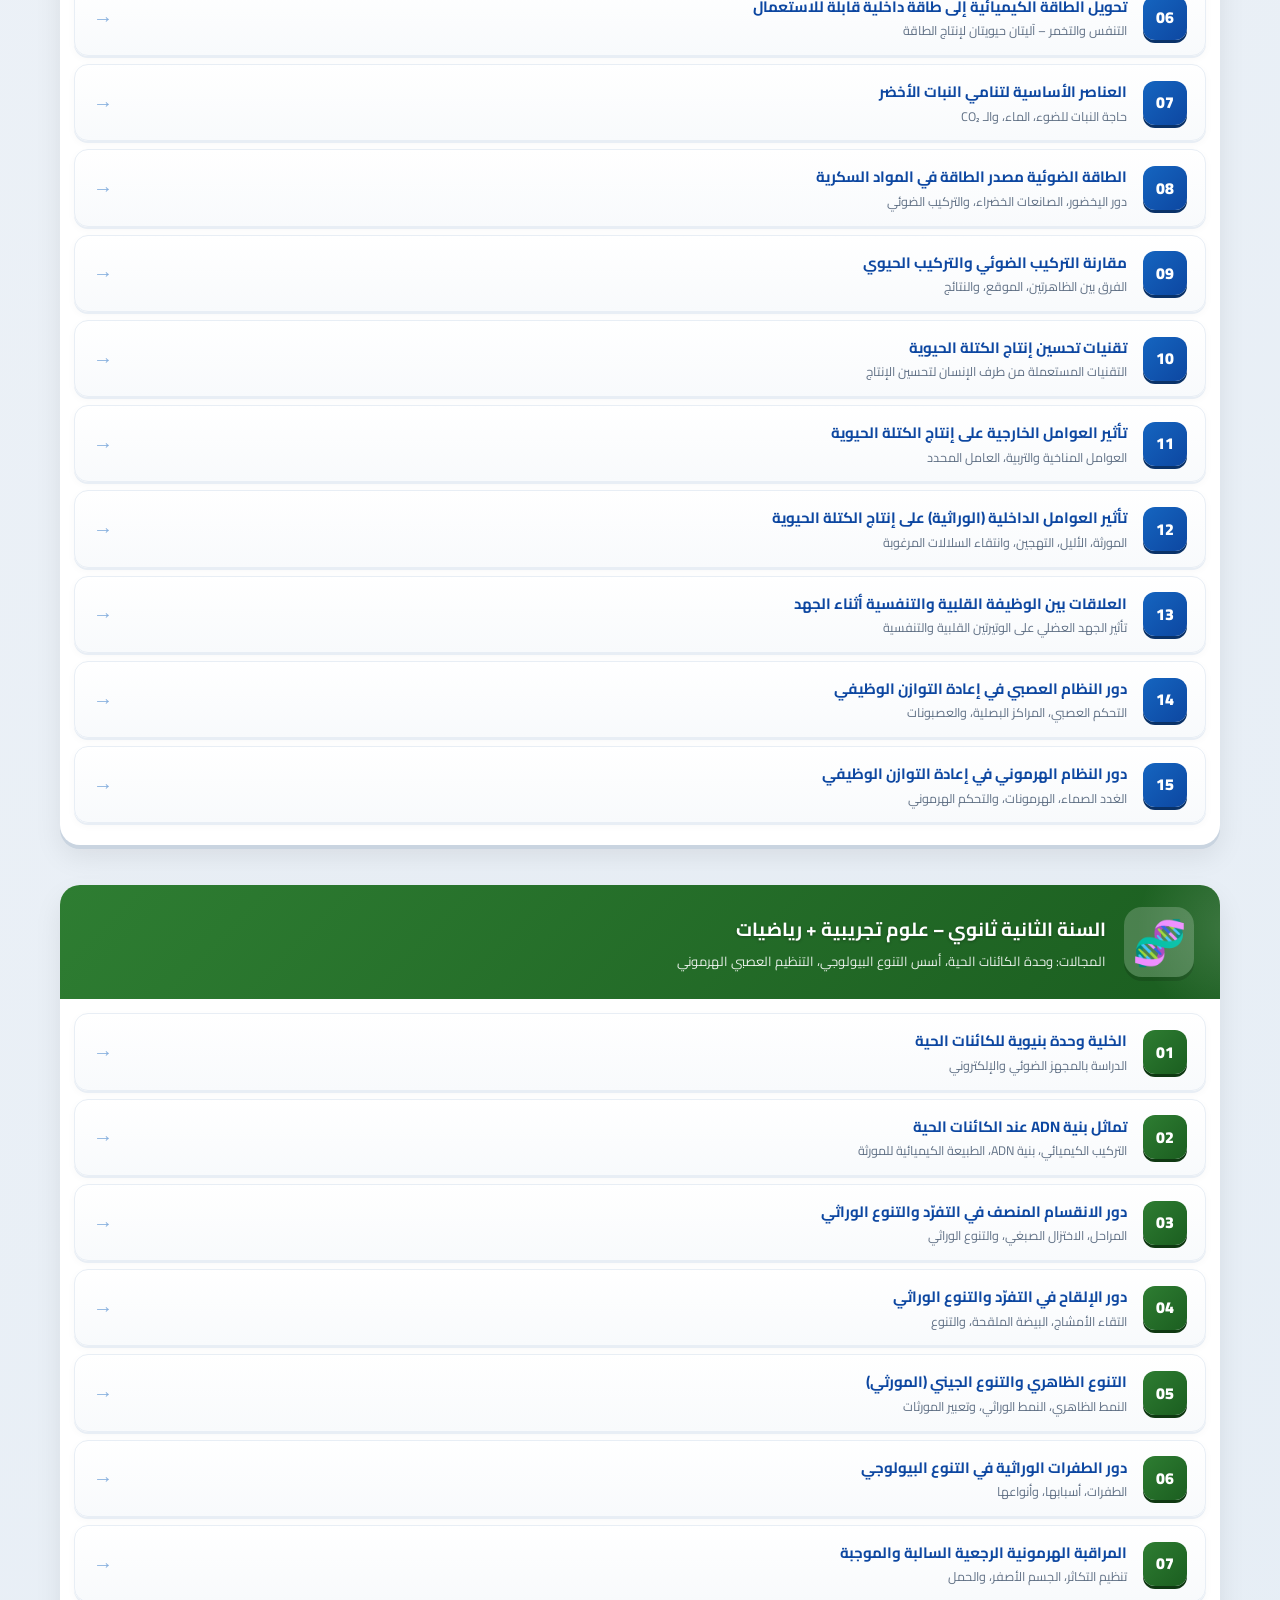
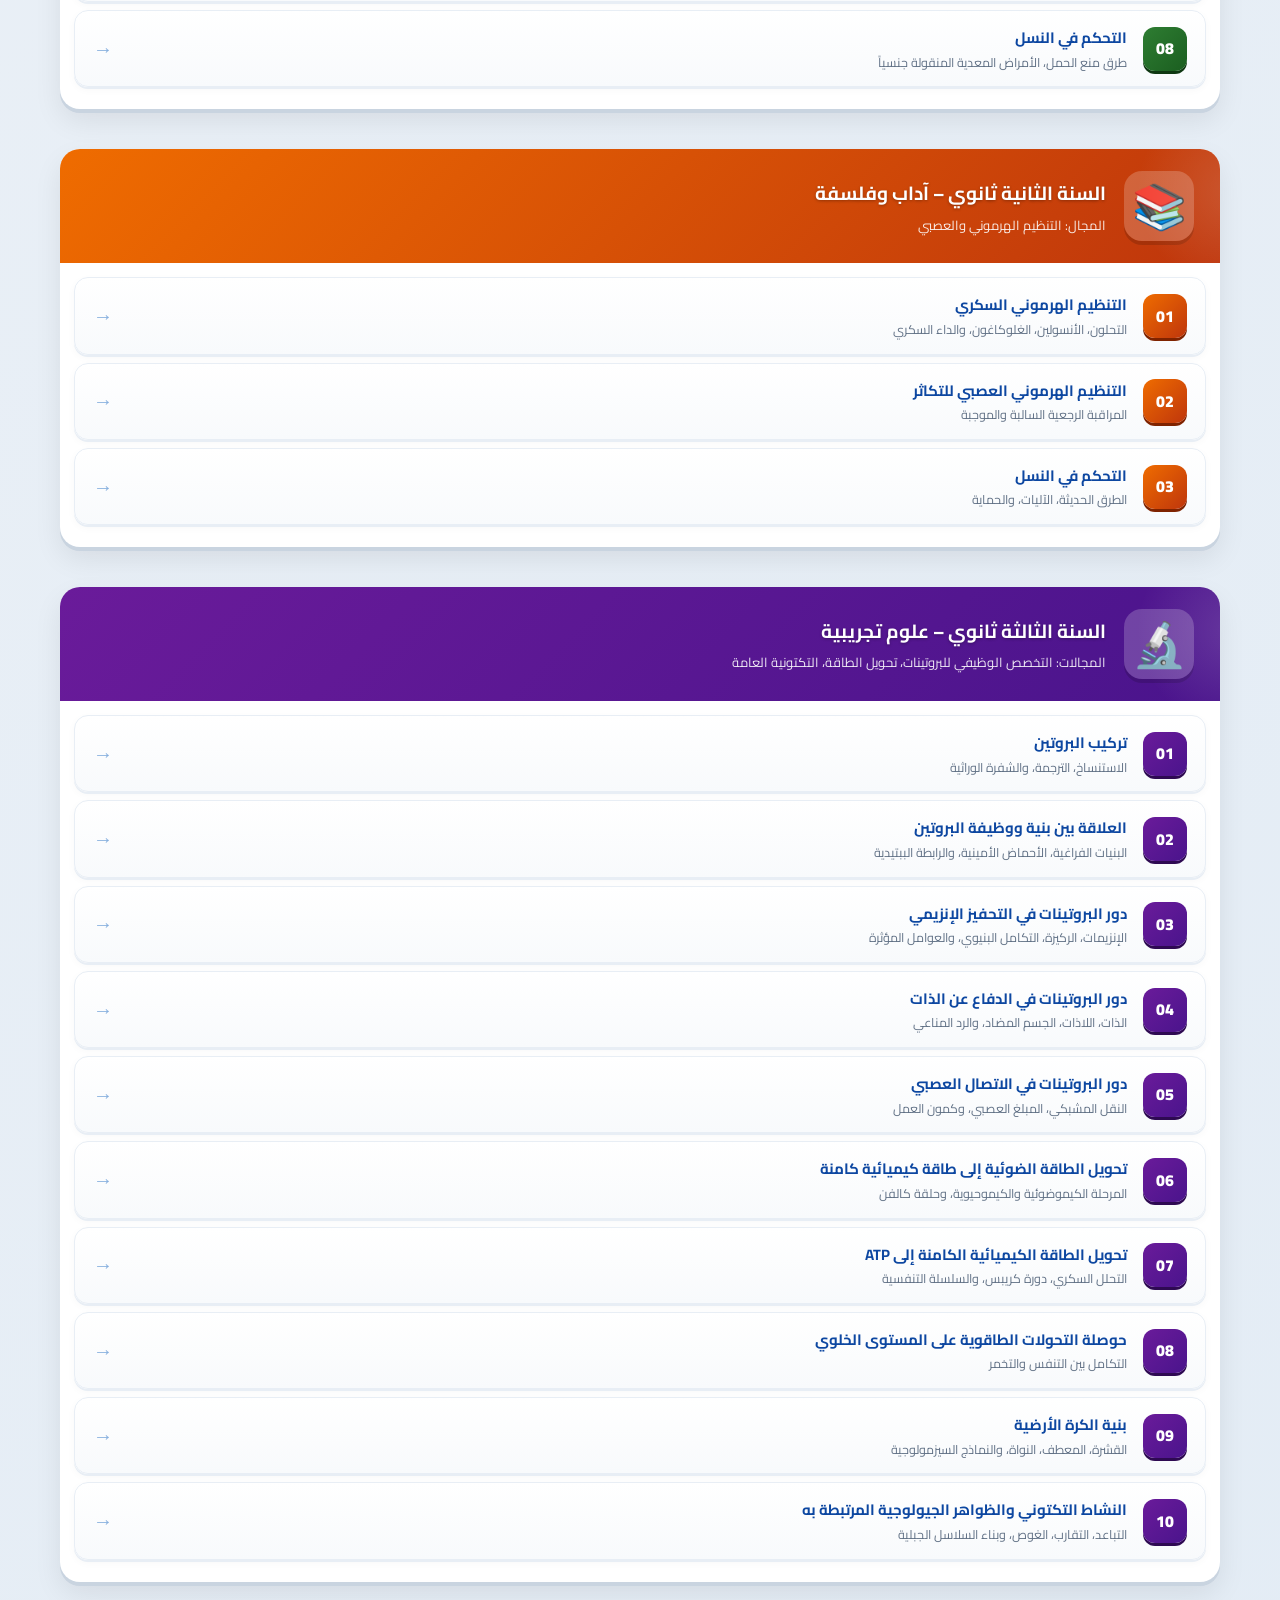
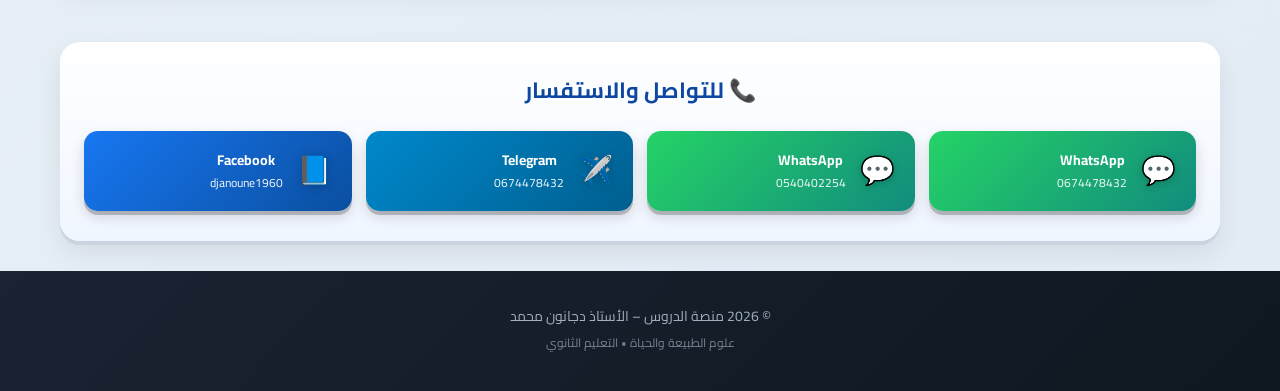
==== commit d31f50ed: "Add professional 3D design and full lessons index" ====
--- a/index.html
+++ b/index.html
@@ -3,8 +3,8 @@
 <head>
 <meta charset="UTF-8">
 <meta name="viewport" content="width=device-width, initial-scale=1">
-<title>منصة الدروس – العلوم الطبيعية</title>
-<link href="https://fonts.googleapis.com/css2?family=Amiri:wght@400;700&family=Cairo:wght@400;600;700&display=swap" rel="stylesheet">
+<title>منصة الدروس – الأستاذ دجانون محمد</title>
+<link href="https://fonts.googleapis.com/css2?family=Amiri:wght@400;700&family=Cairo:wght@400;600;700;900&display=swap" rel="stylesheet">
 <link rel="stylesheet" href="assets/style.css">
 </head>
 <body>
@@ -12,144 +12,523 @@
 <header class="site-header">
   <div class="container">
     <div class="brand">
-      <span class="logo">🔬</span>
+      <div class="logo-3d">🔬</div>
       <div>
         <h1>منصة الدروس</h1>
-        <p>العلوم الطبيعية – الأستاذ دجانون محمد</p>
+        <p>الأستاذ دجانون محمد – علوم الطبيعة والحياة</p>
       </div>
     </div>
     <nav>
-      <a href="index.html" class="active">🏠 الرئيسية</a>
-      <a href="admin.html">⚙️ الإدارة</a>
+      <a href="index.html" class="btn-nav active">🏠 الرئيسية</a>
+      <a href="#program" class="btn-nav">📚 البرنامج</a>
+      <a href="admin.html" class="btn-nav">⚙️ الإدارة</a>
     </nav>
   </div>
 </header>
 
 <main class="container">
 
-  <section class="hero">
-    <h2>📖 اختر قسمك</h2>
-    <p>منصة تعليمية لمادة العلوم الطبيعية — دروس، وثائق، وتقويمات تفاعلية</p>
+  <section class="hero-3d">
+    <div class="hero-content">
+      <h2>📖 منصة تعليمية شاملة</h2>
+      <p>دروس، وثائق، وتمارين تفاعلية في مادة علوم الطبيعة والحياة</p>
+      <div class="hero-stats">
+        <div class="stat-item">
+          <span class="stat-num">4</span>
+          <span class="stat-label">مستويات</span>
+        </div>
+        <div class="stat-item">
+          <span class="stat-num">30+</span>
+          <span class="stat-label">درس</span>
+        </div>
+        <div class="stat-item">
+          <span class="stat-num">∞</span>
+          <span class="stat-label">مراجعة</span>
+        </div>
+      </div>
+    </div>
   </section>
 
-  <!-- الأقسام الثلاثة -->
+  <!-- الأقسام الأربعة -->
+  <h2 class="section-heading">🎯 اختر مستواك الدراسي</h2>
   <div class="sections-grid">
-    <a href="#lessons" class="section-card" onclick="filterLevel('1AS')">
+    
+    <a href="#level-1AS" class="section-card card-blue" onclick="scrollToLevel('level-1AS')">
+      <div class="card-glow"></div>
       <div class="section-icon">🧪</div>
-      <h3>جذع مشترك علوم وتكنولوجيا</h3>
-      <p>مادة العلوم الطبيعية</p>
-      <span class="section-badge">1AS</span>
+      <h3>السنة الأولى ثانوي</h3>
+      <p class="section-sub">جذع مشترك علوم وتكنولوجيا</p>
+      <div class="section-info">
+        <span>📖 15 درس</span>
+      </div>
+      <div class="section-btn">اكتشف ←</div>
     </a>
 
-    <a href="#lessons" class="section-card" onclick="filterLevel('2AS')">
+    <a href="#level-2AS" class="section-card card-green" onclick="scrollToLevel('level-2AS')">
+      <div class="card-glow"></div>
       <div class="section-icon">🧬</div>
       <h3>السنة الثانية ثانوي</h3>
-      <p>مادة العلوم الطبيعية</p>
-      <span class="section-badge">2AS</span>
+      <p class="section-sub">علوم تجريبية + رياضيات</p>
+      <div class="section-info">
+        <span>📖 8 دروس</span>
+      </div>
+      <div class="section-btn">اكتشف ←</div>
     </a>
 
-    <a href="#lessons" class="section-card" onclick="filterLevel('3AS')">
+    <a href="#level-2AS-L" class="section-card card-orange" onclick="scrollToLevel('level-2AS-L')">
+      <div class="card-glow"></div>
+      <div class="section-icon">📚</div>
+      <h3>السنة الثانية ثانوي</h3>
+      <p class="section-sub">آداب وفلسفة</p>
+      <div class="section-info">
+        <span>📖 3 دروس</span>
+      </div>
+      <div class="section-btn">اكتشف ←</div>
+    </a>
+
+    <a href="#level-3AS" class="section-card card-purple" onclick="scrollToLevel('level-3AS')">
+      <div class="card-glow"></div>
       <div class="section-icon">🔬</div>
       <h3>السنة الثالثة ثانوي</h3>
-      <p>مادة العلوم الطبيعية</p>
-      <span class="section-badge">3AS</span>
+      <p class="section-sub">علوم تجريبية</p>
+      <div class="section-info">
+        <span>📖 10 دروس</span>
+      </div>
+      <div class="section-btn">اكتشف ←</div>
     </a>
   </div>
 
+  <!-- ======================== الفهرس الشامل ======================== -->
+  <section id="program" class="program-section">
+    <h2 class="section-heading-3d">📋 الفهرس الشامل للدروس</h2>
+
+    <!-- ═══ المستوى الأول: 1AS ═══ -->
+    <div id="level-1AS" class="level-block">
+      <div class="level-header level-header-blue">
+        <span class="level-icon">🧪</span>
+        <div>
+          <h3>السنة الأولى ثانوي – جذع مشترك علوم وتكنولوجيا</h3>
+          <p>المجال: تحويل الطاقة واستعمال المادة</p>
+        </div>
+      </div>
+      <div class="lessons-list">
+
+        <a href="lesson.html?id=1as-01" class="lesson-item">
+          <span class="lesson-num">01</span>
+          <div class="lesson-info">
+            <h4>آليات النمو والتجديد الخلوي عند الكائن الحي</h4>
+            <p>دراسة الميتوز، مناطق النمو، والأنسجة المتخصصة</p>
+          </div>
+          <span class="lesson-arrow">→</span>
+        </a>
+
+        <a href="lesson.html?id=1as-02" class="lesson-item">
+          <span class="lesson-num">02</span>
+          <div class="lesson-info">
+            <h4>مناطق النمو عند الكائن الحي</h4>
+            <p>الأنسجة الإشائية عند الإنسان والحيوان، والمرستيمية عند النبات</p>
+          </div>
+          <span class="lesson-arrow">→</span>
+        </a>
+
+        <a href="lesson.html?id=1as-03" class="lesson-item">
+          <span class="lesson-num">03</span>
+          <div class="lesson-info">
+            <h4>مراحل الانقسام الخيطي (الميتوز)</h4>
+            <p>المراحل الأربع: التمهيدية، الاستوائية، الانفصالية، النهائية</p>
+          </div>
+          <span class="lesson-arrow">→</span>
+        </a>
+
+        <a href="lesson.html?id=1as-04" class="lesson-item">
+          <span class="lesson-num">04</span>
+          <div class="lesson-info">
+            <h4>مصدر المادة اللازمة للنمو عند النبات والحيوان</h4>
+            <p>التركيب الحيوي، النسغ الكامل، والنسغ الخام</p>
+          </div>
+          <span class="lesson-arrow">→</span>
+        </a>
+
+        <a href="lesson.html?id=1as-05" class="lesson-item">
+          <span class="lesson-num">05</span>
+          <div class="lesson-info">
+            <h4>مصدر الطاقة الضرورية للبناء الحيوي</h4>
+            <p>هدم الأغذية، إنتاج الطاقة، والتحولات الطاقوية</p>
+          </div>
+          <span class="lesson-arrow">→</span>
+        </a>
+
+        <a href="lesson.html?id=1as-06" class="lesson-item">
+          <span class="lesson-num">06</span>
+          <div class="lesson-info">
+            <h4>تحويل الطاقة الكيميائية إلى طاقة داخلية قابلة للاستعمال</h4>
+            <p>التنفس والتخمر – آليتان حيويتان لإنتاج الطاقة</p>
+          </div>
+          <span class="lesson-arrow">→</span>
+        </a>
+
+        <a href="lesson.html?id=1as-07" class="lesson-item">
+          <span class="lesson-num">07</span>
+          <div class="lesson-info">
+            <h4>العناصر الأساسية لتنامي النبات الأخضر</h4>
+            <p>حاجة النبات للضوء، الماء، والـ CO₂</p>
+          </div>
+          <span class="lesson-arrow">→</span>
+        </a>
+
+        <a href="lesson.html?id=1as-08" class="lesson-item">
+          <span class="lesson-num">08</span>
+          <div class="lesson-info">
+            <h4>الطاقة الضوئية مصدر الطاقة في المواد السكرية</h4>
+            <p>دور اليخضور، الصانعات الخضراء، والتركيب الضوئي</p>
+          </div>
+          <span class="lesson-arrow">→</span>
+        </a>
+
+        <a href="lesson.html?id=1as-09" class="lesson-item">
+          <span class="lesson-num">09</span>
+          <div class="lesson-info">
+            <h4>مقارنة التركيب الضوئي والتركيب الحيوي</h4>
+            <p>الفرق بين الظاهرتين، الموقع، والنتائج</p>
+          </div>
+          <span class="lesson-arrow">→</span>
+        </a>
+
+        <a href="lesson.html?id=1as-10" class="lesson-item">
+          <span class="lesson-num">10</span>
+          <div class="lesson-info">
+            <h4>تقنيات تحسين إنتاج الكتلة الحيوية</h4>
+            <p>التقنيات المستعملة من طرف الإنسان لتحسين الإنتاج</p>
+          </div>
+          <span class="lesson-arrow">→</span>
+        </a>
+
+        <a href="lesson.html?id=1as-11" class="lesson-item">
+          <span class="lesson-num">11</span>
+          <div class="lesson-info">
+            <h4>تأثير العوامل الخارجية على إنتاج الكتلة الحيوية</h4>
+            <p>العوامل المناخية والتربية، العامل المحدد</p>
+          </div>
+          <span class="lesson-arrow">→</span>
+        </a>
+
+        <a href="lesson.html?id=1as-12" class="lesson-item">
+          <span class="lesson-num">12</span>
+          <div class="lesson-info">
+            <h4>تأثير العوامل الداخلية (الوراثية) على إنتاج الكتلة الحيوية</h4>
+            <p>المورثة، الأليل، التهجين، وانتقاء السلالات المرغوبة</p>
+          </div>
+          <span class="lesson-arrow">→</span>
+        </a>
+
+        <a href="lesson.html?id=1as-13" class="lesson-item">
+          <span class="lesson-num">13</span>
+          <div class="lesson-info">
+            <h4>العلاقات بين الوظيفة القلبية والتنفسية أثناء الجهد</h4>
+            <p>تأثير الجهد العضلي على الوتيرتين القلبية والتنفسية</p>
+          </div>
+          <span class="lesson-arrow">→</span>
+        </a>
+
+        <a href="lesson.html?id=1as-14" class="lesson-item">
+          <span class="lesson-num">14</span>
+          <div class="lesson-info">
+            <h4>دور النظام العصبي في إعادة التوازن الوظيفي</h4>
+            <p>التحكم العصبي، المراكز البصلية، والعصبونات</p>
+          </div>
+          <span class="lesson-arrow">→</span>
+        </a>
+
+        <a href="lesson.html?id=1as-15" class="lesson-item">
+          <span class="lesson-num">15</span>
+          <div class="lesson-info">
+            <h4>دور النظام الهرموني في إعادة التوازن الوظيفي</h4>
+            <p>الغدد الصماء، الهرمونات، والتحكم الهرموني</p>
+          </div>
+          <span class="lesson-arrow">→</span>
+        </a>
+
+      </div>
+    </div>
+
+    <!-- ═══ المستوى الثاني: 2AS علوم ═══ -->
+    <div id="level-2AS" class="level-block">
+      <div class="level-header level-header-green">
+        <span class="level-icon">🧬</span>
+        <div>
+          <h3>السنة الثانية ثانوي – علوم تجريبية + رياضيات</h3>
+          <p>المجالات: وحدة الكائنات الحية، أسس التنوع البيولوجي، التنظيم العصبي الهرموني</p>
+        </div>
+      </div>
+      <div class="lessons-list">
+
+        <a href="lesson.html?id=2as-01" class="lesson-item">
+          <span class="lesson-num">01</span>
+          <div class="lesson-info">
+            <h4>الخلية وحدة بنيوية للكائنات الحية</h4>
+            <p>الدراسة بالمجهز الضوئي والإلكتروني</p>
+          </div>
+          <span class="lesson-arrow">→</span>
+        </a>
+
+        <a href="lesson.html?id=2as-02" class="lesson-item">
+          <span class="lesson-num">02</span>
+          <div class="lesson-info">
+            <h4>تماثل بنية ADN عند الكائنات الحية</h4>
+            <p>التركيب الكيميائي، بنية ADN، الطبيعة الكيميائية للمورثة</p>
+          </div>
+          <span class="lesson-arrow">→</span>
+        </a>
+
+        <a href="lesson.html?id=2as-03" class="lesson-item">
+          <span class="lesson-num">03</span>
+          <div class="lesson-info">
+            <h4>دور الانقسام المنصف في التفرّد والتنوع الوراثي</h4>
+            <p>المراحل، الاختزال الصبغي، والتنوع الوراثي</p>
+          </div>
+          <span class="lesson-arrow">→</span>
+        </a>
+
+        <a href="lesson.html?id=2as-04" class="lesson-item">
+          <span class="lesson-num">04</span>
+          <div class="lesson-info">
+            <h4>دور الإلقاح في التفرّد والتنوع الوراثي</h4>
+            <p>التقاء الأمشاج، البيضة الملقحة، والتنوع</p>
+          </div>
+          <span class="lesson-arrow">→</span>
+        </a>
+
+        <a href="lesson.html?id=2as-05" class="lesson-item">
+          <span class="lesson-num">05</span>
+          <div class="lesson-info">
+            <h4>التنوع الظاهري والتنوع الجيني (المورثي)</h4>
+            <p>النمط الظاهري، النمط الوراثي، وتعبير المورثات</p>
+          </div>
+          <span class="lesson-arrow">→</span>
+        </a>
+
+        <a href="lesson.html?id=2as-06" class="lesson-item">
+          <span class="lesson-num">06</span>
+          <div class="lesson-info">
+            <h4>دور الطفرات الوراثية في التنوع البيولوجي</h4>
+            <p>الطفرات، أسبابها، وأنواعها</p>
+          </div>
+          <span class="lesson-arrow">→</span>
+        </a>
+
+        <a href="lesson.html?id=2as-07" class="lesson-item">
+          <span class="lesson-num">07</span>
+          <div class="lesson-info">
+            <h4>المراقبة الهرمونية الرجعية السالبة والموجبة</h4>
+            <p>تنظيم التكاثر، الجسم الأصفر، والحمل</p>
+          </div>
+          <span class="lesson-arrow">→</span>
+        </a>
+
+        <a href="lesson.html?id=2as-08" class="lesson-item">
+          <span class="lesson-num">08</span>
+          <div class="lesson-info">
+            <h4>التحكم في النسل</h4>
+            <p>طرق منع الحمل، الأمراض المعدية المنقولة جنسياً</p>
+          </div>
+          <span class="lesson-arrow">→</span>
+        </a>
+
+      </div>
+    </div>
+
+    <!-- ═══ المستوى الثاني: 2AS آداب ═══ -->
+    <div id="level-2AS-L" class="level-block">
+      <div class="level-header level-header-orange">
+        <span class="level-icon">📚</span>
+        <div>
+          <h3>السنة الثانية ثانوي – آداب وفلسفة</h3>
+          <p>المجال: التنظيم الهرموني والعصبي</p>
+        </div>
+      </div>
+      <div class="lessons-list">
+
+        <a href="lesson.html?id=2asl-01" class="lesson-item">
+          <span class="lesson-num">01</span>
+          <div class="lesson-info">
+            <h4>التنظيم الهرموني السكري</h4>
+            <p>التحلون، الأنسولين، الغلوكاغون، والداء السكري</p>
+          </div>
+          <span class="lesson-arrow">→</span>
+        </a>
+
+        <a href="lesson.html?id=2asl-02" class="lesson-item">
+          <span class="lesson-num">02</span>
+          <div class="lesson-info">
+            <h4>التنظيم الهرموني العصبي للتكاثر</h4>
+            <p>المراقبة الرجعية السالبة والموجبة</p>
+          </div>
+          <span class="lesson-arrow">→</span>
+        </a>
+
+        <a href="lesson.html?id=2asl-03" class="lesson-item">
+          <span class="lesson-num">03</span>
+          <div class="lesson-info">
+            <h4>التحكم في النسل</h4>
+            <p>الطرق الحديثة، الآليات، والحماية</p>
+          </div>
+          <span class="lesson-arrow">→</span>
+        </a>
+
+      </div>
+    </div>
+
+    <!-- ═══ المستوى الثالث: 3AS ═══ -->
+    <div id="level-3AS" class="level-block">
+      <div class="level-header level-header-purple">
+        <span class="level-icon">🔬</span>
+        <div>
+          <h3>السنة الثالثة ثانوي – علوم تجريبية</h3>
+          <p>المجالات: التخصص الوظيفي للبروتينات، تحويل الطاقة، التكتونية العامة</p>
+        </div>
+      </div>
+      <div class="lessons-list">
+
+        <a href="lesson.html?id=3as-01" class="lesson-item">
+          <span class="lesson-num">01</span>
+          <div class="lesson-info">
+            <h4>تركيب البروتين</h4>
+            <p>الاستنساخ، الترجمة، والشفرة الوراثية</p>
+          </div>
+          <span class="lesson-arrow">→</span>
+        </a>
+
+        <a href="lesson.html?id=3as-02" class="lesson-item">
+          <span class="lesson-num">02</span>
+          <div class="lesson-info">
+            <h4>العلاقة بين بنية ووظيفة البروتين</h4>
+            <p>البنيات الفراغية، الأحماض الأمينية، والرابطة الببتيدية</p>
+          </div>
+          <span class="lesson-arrow">→</span>
+        </a>
+
+        <a href="lesson.html?id=3as-03" class="lesson-item">
+          <span class="lesson-num">03</span>
+          <div class="lesson-info">
+            <h4>دور البروتينات في التحفيز الإنزيمي</h4>
+            <p>الإنزيمات، الركيزة، التكامل البنيوي، والعوامل المؤثرة</p>
+          </div>
+          <span class="lesson-arrow">→</span>
+        </a>
+
+        <a href="lesson.html?id=3as-04" class="lesson-item">
+          <span class="lesson-num">04</span>
+          <div class="lesson-info">
+            <h4>دور البروتينات في الدفاع عن الذات</h4>
+            <p>الذات، اللاذات، الجسم المضاد، والرد المناعي</p>
+          </div>
+          <span class="lesson-arrow">→</span>
+        </a>
+
+        <a href="lesson.html?id=3as-05" class="lesson-item">
+          <span class="lesson-num">05</span>
+          <div class="lesson-info">
+            <h4>دور البروتينات في الاتصال العصبي</h4>
+            <p>النقل المشبكي، المبلغ العصبي، وكمون العمل</p>
+          </div>
+          <span class="lesson-arrow">→</span>
+        </a>
+
+        <a href="lesson.html?id=3as-06" class="lesson-item">
+          <span class="lesson-num">06</span>
+          <div class="lesson-info">
+            <h4>تحويل الطاقة الضوئية إلى طاقة كيميائية كامنة</h4>
+            <p>المرحلة الكيموضوئية والكيموحيوية، وحلقة كالفن</p>
+          </div>
+          <span class="lesson-arrow">→</span>
+        </a>
+
+        <a href="lesson.html?id=3as-07" class="lesson-item">
+          <span class="lesson-num">07</span>
+          <div class="lesson-info">
+            <h4>تحويل الطاقة الكيميائية الكامنة إلى ATP</h4>
+            <p>التحلل السكري، دورة كريبس، والسلسلة التنفسية</p>
+          </div>
+          <span class="lesson-arrow">→</span>
+        </a>
+
+        <a href="lesson.html?id=3as-08" class="lesson-item">
+          <span class="lesson-num">08</span>
+          <div class="lesson-info">
+            <h4>حوصلة التحولات الطاقوية على المستوى الخلوي</h4>
+            <p>التكامل بين التنفس والتخمر</p>
+          </div>
+          <span class="lesson-arrow">→</span>
+        </a>
+
+        <a href="lesson.html?id=3as-09" class="lesson-item">
+          <span class="lesson-num">09</span>
+          <div class="lesson-info">
+            <h4>بنية الكرة الأرضية</h4>
+            <p>القشرة، المعطف، النواة، والنماذج السيزمولوجية</p>
+          </div>
+          <span class="lesson-arrow">→</span>
+        </a>
+
+        <a href="lesson.html?id=3as-10" class="lesson-item">
+          <span class="lesson-num">10</span>
+          <div class="lesson-info">
+            <h4>النشاط التكتوني والظواهر الجيولوجية المرتبطة به</h4>
+            <p>التباعد، التقارب، الغوص، وبناء السلاسل الجبلية</p>
+          </div>
+          <span class="lesson-arrow">→</span>
+        </a>
+
+      </div>
+    </div>
+
+  </section>
+
   <!-- شريط الاتصال -->
-  <section class="contact-bar">
+  <section class="contact-bar-3d">
     <h3>📞 للتواصل والاستفسار</h3>
     <div class="contact-buttons">
-      <a href="https://wa.me/213674478432?text=السلام%20عليكم%20أستاذ" 
-         target="_blank" class="contact-btn whatsapp">
+      <a href="https://wa.me/213674478432" target="_blank" class="contact-btn btn-wa">
         <span class="contact-icon">💬</span>
-        <div>
-          <strong>WhatsApp</strong>
-          <small>0674478432</small>
-        </div>
+        <div><strong>WhatsApp</strong><small>0674478432</small></div>
       </a>
-
-      <a href="https://wa.me/213540402254?text=السلام%20عليكم%20أستاذ" 
-         target="_blank" class="contact-btn whatsapp">
+      <a href="https://wa.me/213540402254" target="_blank" class="contact-btn btn-wa">
         <span class="contact-icon">💬</span>
-        <div>
-          <strong>WhatsApp</strong>
-          <small>0540402254</small>
-        </div>
+        <div><strong>WhatsApp</strong><small>0540402254</small></div>
       </a>
-
-      <a href="https://t.me/+213674478432" 
-         target="_blank" class="contact-btn telegram">
+      <a href="https://t.me/+213674478432" target="_blank" class="contact-btn btn-tg">
         <span class="contact-icon">✈️</span>
-        <div>
-          <strong>Telegram</strong>
-          <small>0674478432</small>
-        </div>
+        <div><strong>Telegram</strong><small>0674478432</small></div>
       </a>
-
-      <a href="https://www.facebook.com/djanoune1960" 
-         target="_blank" class="contact-btn facebook">
+      <a href="https://www.facebook.com/djanoune1960" target="_blank" class="contact-btn btn-fb">
         <span class="contact-icon">📘</span>
-        <div>
-          <strong>Facebook</strong>
-          <small>djanoune1960</small>
-        </div>
+        <div><strong>Facebook</strong><small>djanoune1960</small></div>
       </a>
     </div>
   </section>
-
-  <!-- فاصل -->
-  <h2 class="section-title" id="lessons">📚 الدروس المتاحة</h2>
-
-  <div class="filters">
-    <input type="text" id="searchInput" placeholder="🔍 ابحث عن درس...">
-    <select id="levelFilter">
-      <option value="">جميع الأقسام</option>
-      <option value="1AS">جذع مشترك علوم وتكنولوجيا</option>
-      <option value="2AS">السنة الثانية ثانوي</option>
-      <option value="3AS">السنة الثالثة ثانوي</option>
-    </select>
-  </div>
-
-  <div id="lessonsGrid" class="lessons-grid"></div>
 
 </main>
 
 <footer class="site-footer">
   <div class="container">
     <p>© <span id="year"></span> منصة الدروس – الأستاذ دجانون محمد</p>
-    <p class="footer-contact">
-      📱 0674478432 / 0540402254 • 
-      ✈️ Telegram: 0674478432 • 
-      📘 Facebook: djanoune1960
-    </p>
+    <p class="footer-sub">علوم الطبيعة والحياة • التعليم الثانوي</p>
   </div>
 </footer>
 
-<!-- زر الاتصال العائم -->
 <div class="contact-fab" onclick="toggleContactMenu()">📞</div>
 <div class="contact-menu" id="contactMenu">
-  <a href="https://wa.me/213674478432" target="_blank" class="fab-wa" title="WhatsApp 1">💬</a>
-  <a href="https://wa.me/213540402254" target="_blank" class="fab-wa" title="WhatsApp 2">💬</a>
-  <a href="https://t.me/+213674478432" target="_blank" class="fab-tg" title="Telegram">✈️</a>
-  <a href="https://www.facebook.com/djanoune1960" target="_blank" class="fab-fb" title="Facebook">📘</a>
+  <a href="https://wa.me/213674478432" target="_blank" class="fab-wa">💬</a>
+  <a href="https://wa.me/213540402254" target="_blank" class="fab-wa">💬</a>
+  <a href="https://t.me/+213674478432" target="_blank" class="fab-tg">✈️</a>
+  <a href="https://www.facebook.com/djanoune1960" target="_blank" class="fab-fb">📘</a>
 </div>
 
 <script src="assets/app.js"></script>
 <script>
   document.getElementById('year').textContent = new Date().getFullYear();
-  initHome();
-
-  function toggleContactMenu(){
-    document.getElementById('contactMenu').classList.toggle('show');
-  }
-  function filterLevel(lv){
-    setTimeout(() => {
-      const sel = document.getElementById('levelFilter');
-      sel.value = lv;
-      sel.dispatchEvent(new Event('change'));
-    }, 100);
-  }
+  function toggleContactMenu(){ document.getElementById('contactMenu').classList.toggle('show'); }
+  function scrollToLevel(id){ setTimeout(() => document.getElementById(id).scrollIntoView({behavior:'smooth'}), 50); }
 </script>
 </body>
 </html>
--- a/assets/style.css
+++ b/assets/style.css
@@ -1,203 +1,404 @@
-/* ===== الأقسام الثلاثة ===== */
+:root{
+  --primary:#1565C0; --primary-dark:#0D47A1; --primary-light:#42a5f5;
+  --success:#2E7D32; --danger:#C62828; --warning:#EF6C00; --purple:#6A1B9A;
+  --bg:#eef2f7; --bg-dark:#1a2332;
+  --border:#e0e6ed; --text:#1a2332; --muted:#607085;
+  --shadow-sm:0 2px 8px rgba(0,0,0,0.06);
+  --shadow:0 4px 16px rgba(0,0,0,0.08);
+  --shadow-lg:0 12px 32px rgba(0,0,0,0.14);
+  --shadow-3d:0 6px 0 rgba(0,0,0,0.15), 0 8px 20px rgba(0,0,0,0.12);
+}
+
+*{box-sizing:border-box;margin:0;padding:0}
+html{scroll-behavior:smooth}
+body{
+  font-family:'Cairo','Segoe UI',sans-serif;
+  background:linear-gradient(135deg,#eef2f7 0%,#e3ecf5 100%);
+  color:var(--text);line-height:1.7;min-height:100vh;
+}
+h1,h2,h3,h4{font-family:'Cairo','Amiri',serif;font-weight:700}
+a{color:inherit;text-decoration:none}
+.container{max-width:1200px;margin:0 auto;padding:0 20px}
+
+/* ══════════ الهيدر ══════════ */
+.site-header{
+  background:rgba(255,255,255,0.95);
+  backdrop-filter:blur(12px);
+  -webkit-backdrop-filter:blur(12px);
+  box-shadow:0 2px 20px rgba(0,0,0,0.08);
+  position:sticky;top:0;z-index:100;border-bottom:1px solid rgba(0,0,0,0.05);
+}
+.site-header .container{
+  display:flex;align-items:center;justify-content:space-between;
+  padding:14px 20px;gap:16px;flex-wrap:wrap;
+}
+.brand{display:flex;align-items:center;gap:14px}
+.logo-3d{
+  width:52px;height:52px;border-radius:14px;
+  background:linear-gradient(135deg,#1565C0,#0D47A1);
+  color:#fff;font-size:26px;
+  display:flex;align-items:center;justify-content:center;
+  box-shadow:0 6px 0 #0a3268, 0 8px 16px rgba(21,101,192,0.4);
+  transform:translateY(-2px);
+  transition:transform .2s;
+}
+.logo-3d:hover{transform:translateY(0);box-shadow:0 3px 0 #0a3268, 0 4px 8px rgba(21,101,192,0.4)}
+.brand h1{font-size:20px;color:var(--primary-dark);line-height:1.2}
+.brand p{font-size:12px;color:var(--muted);margin-top:2px}
+.site-header nav{display:flex;gap:8px;flex-wrap:wrap}
+
+/* أزرار القائمة 3D */
+.btn-nav{
+  padding:10px 18px;border-radius:12px;font-weight:700;font-size:14px;
+  background:#fff;color:var(--primary-dark);
+  border:2px solid transparent;
+  box-shadow:0 3px 0 #c9d4e0, 0 4px 8px rgba(0,0,0,0.06);
+  transition:all .15s;
+  cursor:pointer;
+}
+.btn-nav:hover{
+  transform:translateY(-1px);
+  box-shadow:0 4px 0 #c9d4e0, 0 6px 12px rgba(0,0,0,0.1);
+}
+.btn-nav:active{transform:translateY(2px);box-shadow:0 1px 0 #c9d4e0}
+.btn-nav.active{
+  background:linear-gradient(135deg,#1565C0,#0D47A1);
+  color:#fff;
+  box-shadow:0 3px 0 #0a3268, 0 4px 12px rgba(21,101,192,0.4);
+}
+
+/* ══════════ Hero 3D ══════════ */
+.hero-3d{
+  margin:30px 0;
+  padding:50px 30px;
+  border-radius:24px;
+  background:
+    radial-gradient(circle at 20% 20%, rgba(66,165,245,0.3) 0%, transparent 50%),
+    radial-gradient(circle at 80% 80%, rgba(106,27,154,0.25) 0%, transparent 50%),
+    linear-gradient(135deg,#1565C0 0%,#0D47A1 100%);
+  color:#fff;
+  text-align:center;
+  position:relative;
+  overflow:hidden;
+  box-shadow:0 20px 40px rgba(21,101,192,0.35);
+}
+.hero-3d::before{
+  content:'';position:absolute;top:-50%;right:-20%;
+  width:400px;height:400px;border-radius:50%;
+  background:radial-gradient(circle,rgba(255,255,255,0.15) 0%,transparent 70%);
+}
+.hero-3d::after{
+  content:'';position:absolute;bottom:-30%;left:-10%;
+  width:300px;height:300px;border-radius:50%;
+  background:radial-gradient(circle,rgba(255,255,255,0.1) 0%,transparent 70%);
+}
+.hero-content{position:relative;z-index:1}
+.hero-3d h2{font-size:32px;margin-bottom:12px;text-shadow:0 2px 8px rgba(0,0,0,0.3)}
+.hero-3d p{font-size:16px;opacity:.95;margin-bottom:28px}
+.hero-stats{
+  display:flex;justify-content:center;gap:30px;flex-wrap:wrap;
+  margin-top:20px;
+}
+.stat-item{
+  background:rgba(255,255,255,0.15);
+  backdrop-filter:blur(10px);
+  border:1px solid rgba(255,255,255,0.25);
+  padding:14px 26px;border-radius:14px;
+  box-shadow:0 4px 12px rgba(0,0,0,0.15);
+  transition:transform .2s;
+}
+.stat-item:hover{transform:translateY(-4px)}
+.stat-num{display:block;font-size:28px;font-weight:900;line-height:1}
+.stat-label{display:block;font-size:12px;opacity:.9;margin-top:4px}
+
+/* ══════════ العناوين ══════════ */
+.section-heading{
+  text-align:center;font-size:26px;color:var(--primary-dark);
+  margin:40px 0 24px;
+  text-shadow:0 1px 0 #fff;
+}
+.section-heading-3d{
+  text-align:center;font-size:28px;color:var(--primary-dark);
+  margin:50px 0 30px;
+  padding:16px;
+  background:linear-gradient(180deg,#fff 0%,#f0f6ff 100%);
+  border-radius:16px;
+  box-shadow:0 4px 0 #c9d4e0, 0 8px 20px rgba(0,0,0,0.08);
+}
+
+/* ══════════ الأقسام الأربعة ══════════ */
 .sections-grid{
   display:grid;
-  grid-template-columns:repeat(auto-fit,minmax(260px,1fr));
-  gap:20px;
-  margin:30px 0 40px;
+  grid-template-columns:repeat(auto-fit,minmax(250px,1fr));
+  gap:20px;margin-bottom:50px;
 }
 
 .section-card{
   position:relative;
-  background:#fff;
-  border-radius:16px;
   padding:30px 22px;
+  border-radius:20px;
   text-align:center;
-  box-shadow:var(--shadow);
-  transition:.3s;
-  border:3px solid transparent;
+  color:#fff;
+  overflow:hidden;
+  box-shadow:0 8px 0 rgba(0,0,0,0.15), 0 12px 24px rgba(0,0,0,0.15);
+  transition:transform .2s, box-shadow .2s;
   cursor:pointer;
-  text-decoration:none;
-  color:var(--text);
-  overflow:hidden;
+  display:block;
 }
 .section-card:hover{
   transform:translateY(-6px);
-  box-shadow:var(--shadow-lg);
-  border-color:var(--primary);
-}
-.section-card:nth-child(1):hover{ border-color:#1565C0; }
-.section-card:nth-child(2):hover{ border-color:#2E7D32; }
-.section-card:nth-child(3):hover{ border-color:#6A1B9A; }
-
-.section-card .section-icon{
-  font-size:56px;
-  margin-bottom:12px;
+  box-shadow:0 14px 0 rgba(0,0,0,0.15), 0 20px 32px rgba(0,0,0,0.2);
+}
+.section-card:active{
+  transform:translateY(-2px);
+  box-shadow:0 6px 0 rgba(0,0,0,0.15), 0 8px 16px rgba(0,0,0,0.15);
+}
+.section-card .card-glow{
+  position:absolute;top:-50%;left:-50%;
+  width:200%;height:200%;
+  background:radial-gradient(circle,rgba(255,255,255,0.3) 0%,transparent 40%);
+  opacity:0;transition:opacity .3s;
+  pointer-events:none;
+}
+.section-card:hover .card-glow{opacity:1}
+
+.card-blue{background:linear-gradient(135deg,#1565C0 0%,#0D47A1 100%)}
+.card-green{background:linear-gradient(135deg,#2E7D32 0%,#1B5E20 100%)}
+.card-orange{background:linear-gradient(135deg,#EF6C00 0%,#BF360C 100%)}
+.card-purple{background:linear-gradient(135deg,#6A1B9A 0%,#4A148C 100%)}
+
+.section-icon{
+  font-size:52px;margin-bottom:12px;
+  filter:drop-shadow(0 4px 8px rgba(0,0,0,0.3));
+}
+.section-card h3{font-size:19px;margin-bottom:6px;text-shadow:0 1px 3px rgba(0,0,0,0.3)}
+.section-sub{font-size:13px;opacity:.9;margin-bottom:14px}
+.section-info{
+  display:inline-block;
+  background:rgba(255,255,255,0.2);
+  padding:4px 14px;border-radius:20px;
+  font-size:12px;margin-bottom:14px;
+}
+.section-btn{
   display:block;
-}
-.section-card h3{
-  font-size:20px;
-  color:var(--primary-dark);
+  padding:10px;border-radius:10px;
+  background:rgba(255,255,255,0.95);
+  color:inherit;font-weight:700;font-size:14px;
+  margin-top:10px;
+  box-shadow:0 3px 0 rgba(0,0,0,0.2);
+  transition:.2s;
+}
+.section-card:hover .section-btn{background:#fff;transform:scale(1.03)}
+.card-blue .section-btn{color:#1565C0}
+.card-green .section-btn{color:#2E7D32}
+.card-orange .section-btn{color:#EF6C00}
+.card-purple .section-btn{color:#6A1B9A}
+
+/* ══════════ الفهرس الشامل ══════════ */
+.program-section{margin:60px 0}
+
+.level-block{
+  margin-bottom:40px;
+  background:#fff;
+  border-radius:20px;
+  overflow:hidden;
+  box-shadow:0 4px 0 #c9d4e0, 0 12px 28px rgba(0,0,0,0.08);
+  scroll-margin-top:90px;
+}
+
+.level-header{
+  padding:22px 26px;
+  display:flex;align-items:center;gap:18px;
+  color:#fff;
+  position:relative;
+  overflow:hidden;
+}
+.level-header::before{
+  content:'';position:absolute;top:-50%;right:-10%;
+  width:200px;height:200px;border-radius:50%;
+  background:radial-gradient(circle,rgba(255,255,255,0.15) 0%,transparent 70%);
+}
+.level-header-blue{background:linear-gradient(135deg,#1565C0,#0D47A1)}
+.level-header-green{background:linear-gradient(135deg,#2E7D32,#1B5E20)}
+.level-header-orange{background:linear-gradient(135deg,#EF6C00,#BF360C)}
+.level-header-purple{background:linear-gradient(135deg,#6A1B9A,#4A148C)}
+
+.level-icon{
+  font-size:44px;
+  background:rgba(255,255,255,0.2);
+  width:70px;height:70px;border-radius:18px;
+  display:flex;align-items:center;justify-content:center;
+  box-shadow:0 4px 0 rgba(0,0,0,0.15);
+  flex-shrink:0;
+}
+.level-header h3{font-size:19px;margin-bottom:4px;text-shadow:0 1px 3px rgba(0,0,0,0.3)}
+.level-header p{font-size:13px;opacity:.9}
+
+/* قائمة الدروس */
+.lessons-list{padding:14px}
+.lesson-item{
+  display:flex;align-items:center;gap:16px;
+  padding:14px 18px;
+  border-radius:14px;
+  background:linear-gradient(180deg,#ffffff 0%,#f8fafc 100%);
   margin-bottom:8px;
+  transition:all .2s;
+  border:1px solid #e8eef5;
+  box-shadow:0 2px 0 #e8eef5, 0 3px 8px rgba(0,0,0,0.03);
+  cursor:pointer;
+  color:var(--text);
+}
+.lesson-item:hover{
+  transform:translateY(-2px);
+  background:linear-gradient(180deg,#ffffff 0%,#eef6ff 100%);
+  border-color:#c9dcf0;
+  box-shadow:0 4px 0 #c9dcf0, 0 8px 16px rgba(21,101,192,0.1);
+}
+.lesson-item:active{
+  transform:translateY(0);
+  box-shadow:0 1px 0 #c9dcf0;
+}
+
+.lesson-num{
+  flex-shrink:0;
+  width:44px;height:44px;
+  border-radius:12px;
+  background:linear-gradient(135deg,#1565C0,#0D47A1);
+  color:#fff;font-weight:900;font-size:16px;
+  display:flex;align-items:center;justify-content:center;
+  box-shadow:0 3px 0 #0a3268;
   font-family:'Cairo',sans-serif;
-  font-weight:700;
-}
-.section-card p{
-  color:var(--muted);
-  font-size:14px;
-  margin-bottom:14px;
-}
-.section-badge{
-  display:inline-block;
-  background:linear-gradient(135deg,#1565C0,#42a5f5);
-  color:#fff;
-  padding:4px 16px;
+}
+.lesson-info{flex:1;min-width:0}
+.lesson-info h4{font-size:15px;color:var(--primary-dark);margin-bottom:3px;font-weight:700}
+.lesson-info p{font-size:12.5px;color:var(--muted);line-height:1.5}
+
+.lesson-arrow{
+  flex-shrink:0;
+  font-size:20px;color:var(--primary);
+  font-weight:900;
+  transition:transform .2s;
+  opacity:.5;
+}
+.lesson-item:hover .lesson-arrow{
+  transform:translateX(-5px);
+  opacity:1;
+}
+
+/* ألوان الأرقام حسب المستوى */
+.level-block:nth-child(2) .lesson-num{background:linear-gradient(135deg,#1565C0,#0D47A1);box-shadow:0 3px 0 #0a3268}
+.level-block:nth-child(3) .lesson-num{background:linear-gradient(135deg,#2E7D32,#1B5E20);box-shadow:0 3px 0 #0f3812}
+.level-block:nth-child(4) .lesson-num{background:linear-gradient(135deg,#EF6C00,#BF360C);box-shadow:0 3px 0 #7f2300}
+.level-block:nth-child(5) .lesson-num{background:linear-gradient(135deg,#6A1B9A,#4A148C);box-shadow:0 3px 0 #2e0a52}
+
+/* ══════════ شريط الاتصال 3D ══════════ */
+.contact-bar-3d{
+  margin:50px 0 30px;
+  padding:30px 24px;
+  background:linear-gradient(180deg,#fff 0%,#f0f6ff 100%);
   border-radius:20px;
-  font-weight:700;
-  font-size:13px;
-  letter-spacing:1px;
-}
-.section-card:nth-child(2) .section-badge{
-  background:linear-gradient(135deg,#2E7D32,#66bb6a);
-}
-.section-card:nth-child(3) .section-badge{
-  background:linear-gradient(135deg,#6A1B9A,#ab47bc);
-}
-
-/* ===== شريط الاتصال ===== */
-.contact-bar{
-  background:#fff;
-  border-radius:16px;
-  padding:24px;
-  box-shadow:var(--shadow);
-  margin-bottom:40px;
-}
-.contact-bar h3{
+  box-shadow:0 4px 0 #c9d4e0, 0 12px 28px rgba(0,0,0,0.08);
   text-align:center;
-  color:var(--primary-dark);
-  font-size:20px;
-  margin-bottom:18px;
+}
+.contact-bar-3d h3{
+  font-size:22px;color:var(--primary-dark);margin-bottom:22px;
 }
 .contact-buttons{
   display:grid;
-  grid-template-columns:repeat(auto-fit,minmax(180px,1fr));
-  gap:12px;
+  grid-template-columns:repeat(auto-fit,minmax(200px,1fr));
+  gap:14px;
 }
 .contact-btn{
-  display:flex;
-  align-items:center;
-  gap:12px;
-  padding:14px 18px;
-  border-radius:12px;
-  color:#fff;
-  text-decoration:none;
-  transition:.2s;
-  font-family:'Cairo',sans-serif;
-}
-.contact-btn:hover{
-  transform:translateY(-3px);
-  box-shadow:0 8px 20px rgba(0,0,0,0.15);
-}
-.contact-btn .contact-icon{
-  font-size:28px;
-}
-.contact-btn strong{
-  display:block;
-  font-size:14px;
-  font-weight:700;
-}
-.contact-btn small{
-  display:block;
-  font-size:12px;
-  opacity:.9;
-  direction:ltr;
-  text-align:right;
-}
-.contact-btn.whatsapp{ background:linear-gradient(135deg,#25D366,#128C7E); }
-.contact-btn.telegram{ background:linear-gradient(135deg,#0088cc,#005f8f); }
-.contact-btn.facebook{ background:linear-gradient(135deg,#1877F2,#0a4fa0); }
-
-/* ===== عنوان الأقسام ===== */
-.section-title{
-  text-align:center;
-  color:var(--primary-dark);
-  font-size:26px;
-  margin:20px 0 20px;
-  padding-bottom:12px;
-  border-bottom:3px solid var(--border);
-}
-
-/* ===== زر الاتصال العائم ===== */
+  display:flex;align-items:center;gap:14px;
+  padding:16px 20px;border-radius:14px;
+  color:#fff;text-decoration:none;
+  transition:all .15s;
+  box-shadow:0 4px 0 rgba(0,0,0,0.2), 0 6px 14px rgba(0,0,0,0.15);
+}
+.contact-btn:hover{transform:translateY(-3px);box-shadow:0 7px 0 rgba(0,0,0,0.2), 0 12px 22px rgba(0,0,0,0.2)}
+.contact-btn:active{transform:translateY(1px);box-shadow:0 2px 0 rgba(0,0,0,0.2)}
+.contact-icon{font-size:28px;filter:drop-shadow(0 2px 4px rgba(0,0,0,0.2))}
+.contact-btn strong{display:block;font-size:14px;font-weight:700}
+.contact-btn small{display:block;font-size:12px;opacity:.95;direction:ltr;text-align:right}
+.btn-wa{background:linear-gradient(135deg,#25D366,#128C7E)}
+.btn-tg{background:linear-gradient(135deg,#0088cc,#005f8f)}
+.btn-fb{background:linear-gradient(135deg,#1877F2,#0a4fa0)}
+
+/* ══════════ الفوتر ══════════ */
+.site-footer{
+  background:linear-gradient(135deg,#1a2332,#0f1720);
+  color:#a0b0c0;padding:34px 0;text-align:center;font-size:14px;
+  margin-top:auto;
+}
+.site-footer p{margin-bottom:4px}
+.footer-sub{font-size:12px;opacity:.7}
+
+/* ══════════ زر الاتصال العائم ══════════ */
 .contact-fab{
-  position:fixed;
-  bottom:24px;
-  left:24px;
-  width:60px;
-  height:60px;
-  border-radius:50%;
+  position:fixed;bottom:24px;left:24px;
+  width:64px;height:64px;border-radius:50%;
   background:linear-gradient(135deg,#25D366,#128C7E);
-  color:#fff;
-  font-size:26px;
-  display:flex;
-  align-items:center;
-  justify-content:center;
-  box-shadow:0 8px 24px rgba(37,211,102,.4);
-  cursor:pointer;
-  z-index:999;
-  transition:.3s;
-}
-.contact-fab:hover{
-  transform:scale(1.1) rotate(10deg);
-}
+  color:#fff;font-size:28px;
+  display:flex;align-items:center;justify-content:center;
+  box-shadow:0 6px 0 #0a6b5e, 0 10px 24px rgba(37,211,102,0.4);
+  cursor:pointer;z-index:999;transition:.2s;
+}
+.contact-fab:hover{transform:translateY(-3px) rotate(8deg)}
+.contact-fab:active{transform:translateY(2px);box-shadow:0 2px 0 #0a6b5e}
 .contact-menu{
-  position:fixed;
-  bottom:100px;
-  left:24px;
-  display:flex;
-  flex-direction:column;
-  gap:10px;
-  opacity:0;
-  pointer-events:none;
-  transform:translateY(20px);
-  transition:.3s;
-  z-index:998;
-}
-.contact-menu.show{
-  opacity:1;
-  pointer-events:auto;
-  transform:translateY(0);
-}
+  position:fixed;bottom:104px;left:24px;
+  display:flex;flex-direction:column;gap:10px;
+  opacity:0;pointer-events:none;transform:translateY(20px);
+  transition:.25s;z-index:998;
+}
+.contact-menu.show{opacity:1;pointer-events:auto;transform:translateY(0)}
 .contact-menu a{
-  width:50px;
-  height:50px;
-  border-radius:50%;
-  display:flex;
-  align-items:center;
-  justify-content:center;
-  font-size:22px;
-  color:#fff;
-  text-decoration:none;
-  box-shadow:0 4px 12px rgba(0,0,0,0.2);
-  transition:.2s;
-}
-.contact-menu a:hover{
-  transform:scale(1.15);
-}
-.fab-wa{ background:#25D366; }
-.fab-tg{ background:#0088cc; }
-.fab-fb{ background:#1877F2; }
-
-/* ===== الفوتر ===== */
-.footer-contact{
-  margin-top:8px;
-  font-size:12px;
-  opacity:.8;
-  direction:rtl;
-}
-
-/* ===== للطباعة ===== */
+  width:52px;height:52px;border-radius:50%;
+  display:flex;align-items:center;justify-content:center;
+  font-size:22px;color:#fff;
+  box-shadow:0 4px 0 rgba(0,0,0,0.2), 0 6px 12px rgba(0,0,0,0.15);
+  transition:.15s;
+}
+.contact-menu a:hover{transform:scale(1.1)}
+.fab-wa{background:#25D366}
+.fab-tg{background:#0088cc}
+.fab-fb{background:#1877F2}
+
+/* ══════════ الاستجابة ══════════ */
+@media (max-width:768px){
+  .site-header .container{padding:10px 14px}
+  .brand h1{font-size:16px}
+  .brand p{font-size:10.5px}
+  .logo-3d{width:42px;height:42px;font-size:20px}
+  .btn-nav{padding:8px 12px;font-size:12.5px}
+  .hero-3d{padding:36px 20px}
+  .hero-3d h2{font-size:22px}
+  .hero-3d p{font-size:14px}
+  .hero-stats{gap:14px}
+  .stat-item{padding:10px 18px}
+  .stat-num{font-size:22px}
+  .section-card{padding:24px 18px}
+  .section-icon{font-size:44px}
+  .section-card h3{font-size:16px}
+  .level-header{padding:16px 18px;gap:12px}
+  .level-icon{width:54px;height:54px;font-size:32px}
+  .level-header h3{font-size:15px}
+  .level-header p{font-size:11px}
+  .lesson-item{padding:12px 12px;gap:12px}
+  .lesson-num{width:38px;height:38px;font-size:14px}
+  .lesson-info h4{font-size:13.5px}
+  .lesson-info p{font-size:11.5px}
+  .contact-bar-3d{padding:22px 16px}
+  .contact-bar-3d h3{font-size:17px}
+  .contact-btn{padding:12px 14px;gap:10px}
+  .contact-icon{font-size:22px}
+  .contact-btn strong{font-size:12.5px}
+  .contact-btn small{font-size:10.5px}
+}
+
 @media print{
-  .sections-grid,
-  .contact-bar,
-  .contact-fab,
-  .contact-menu{ display:none !important; }
+  .site-header,.contact-fab,.contact-menu,.contact-bar-3d,.site-footer{display:none!important}
+  body{background:#fff}
+  .hero-3d{background:#f0f0f0!important;color:#000!important;box-shadow:none}
+  .section-card,.level-block,.lesson-item{box-shadow:none!important;break-inside:avoid}
 }
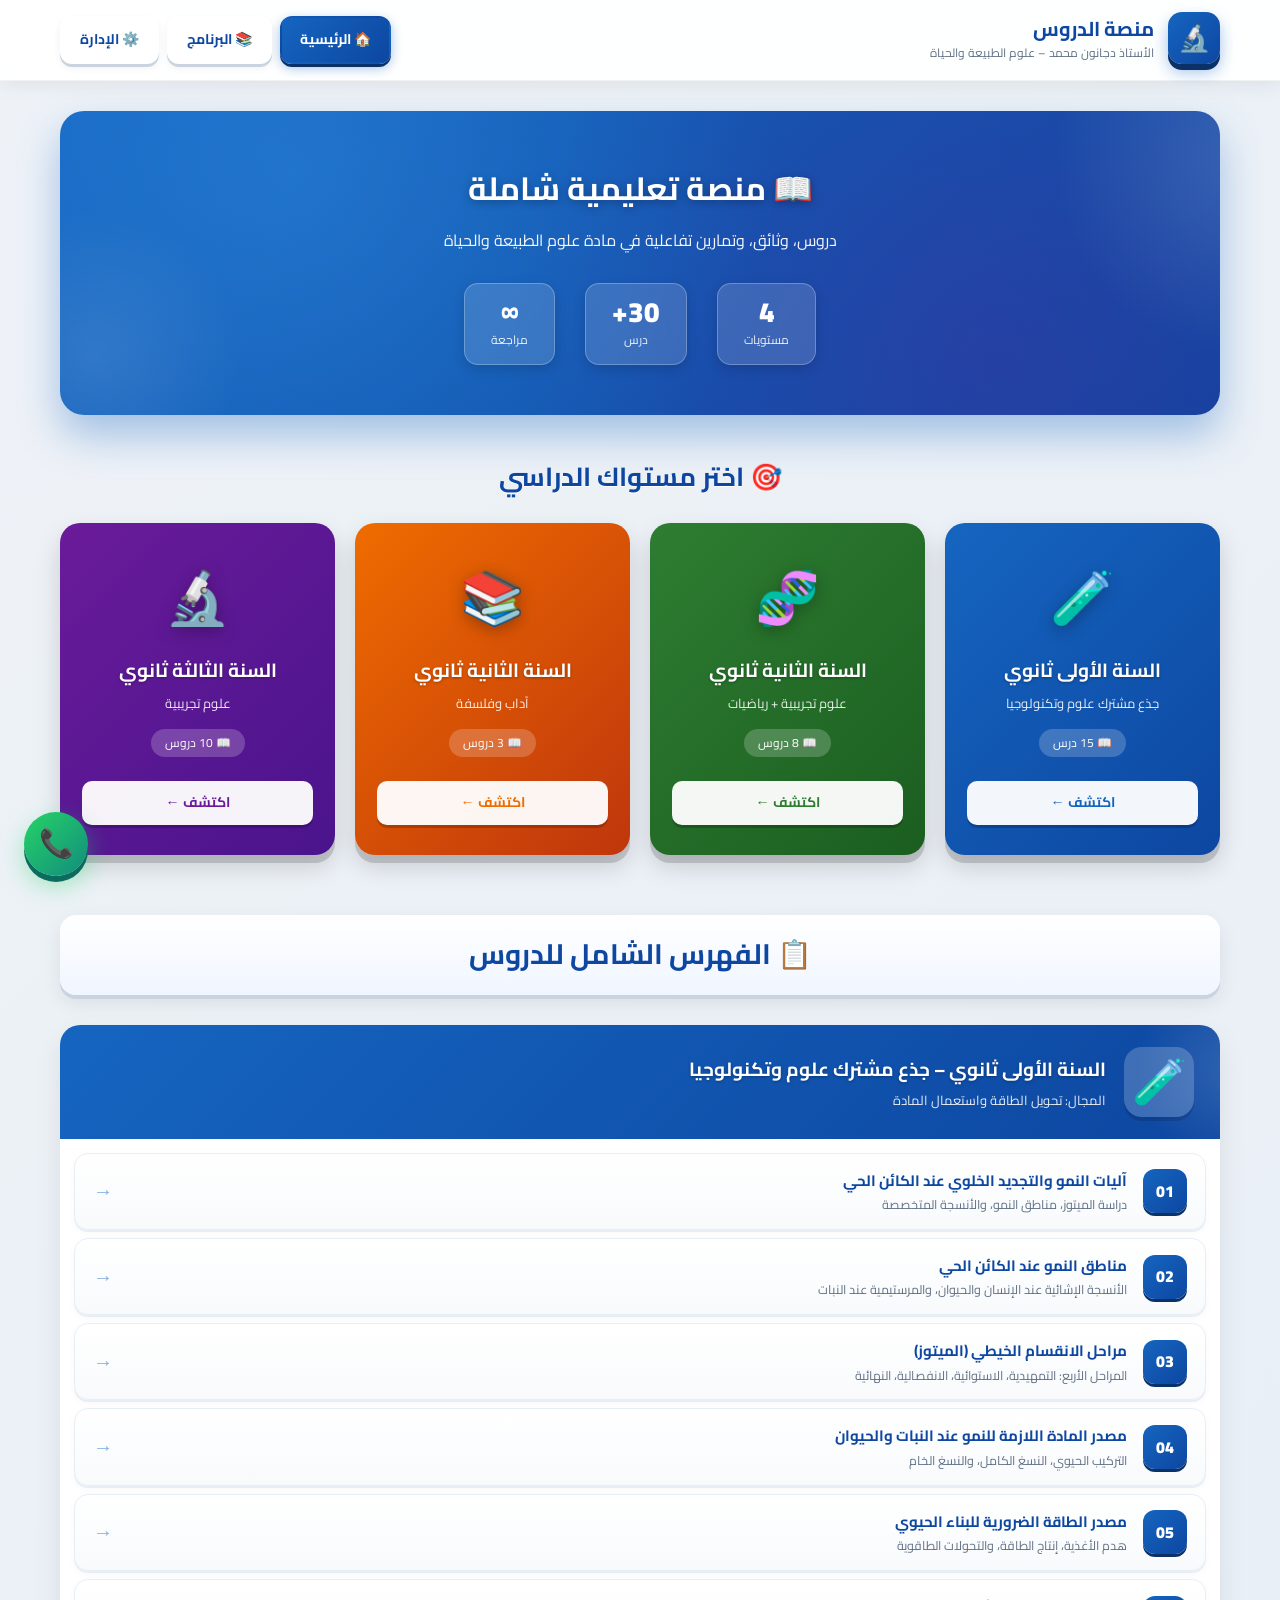
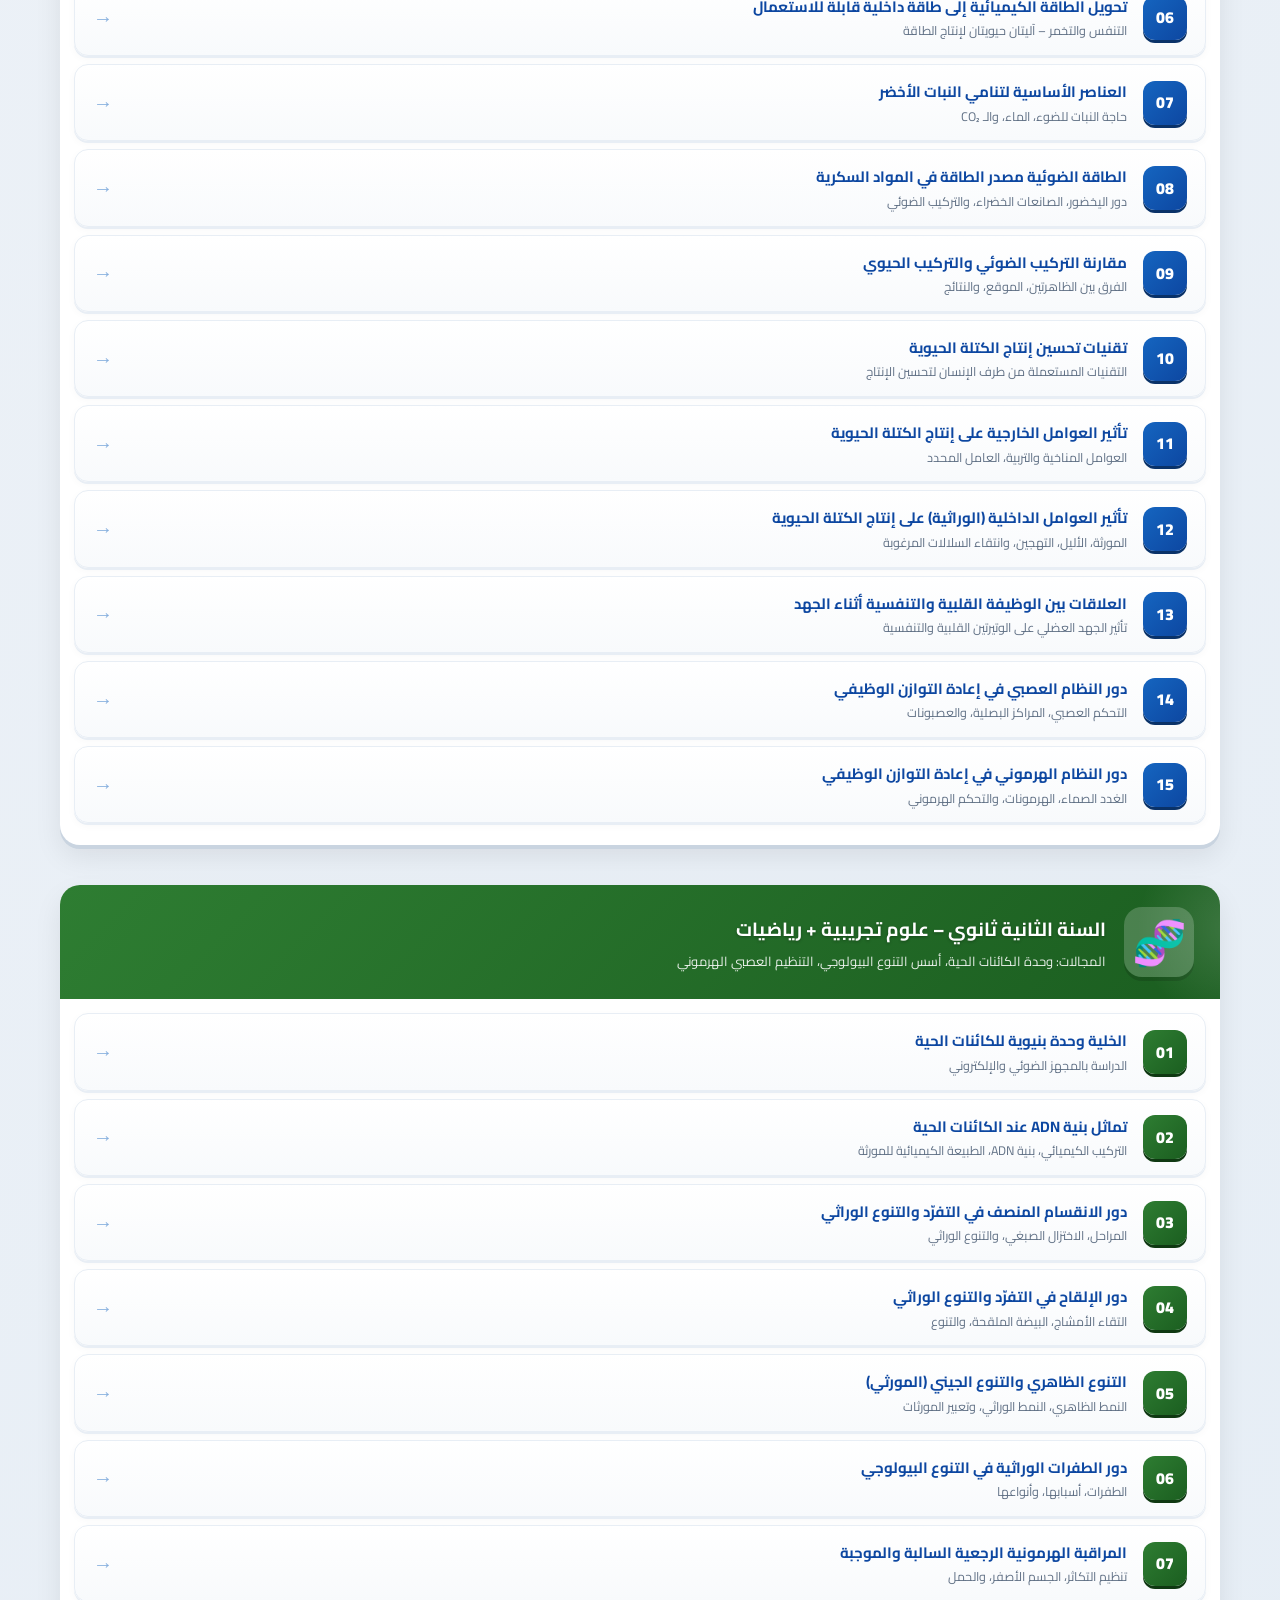
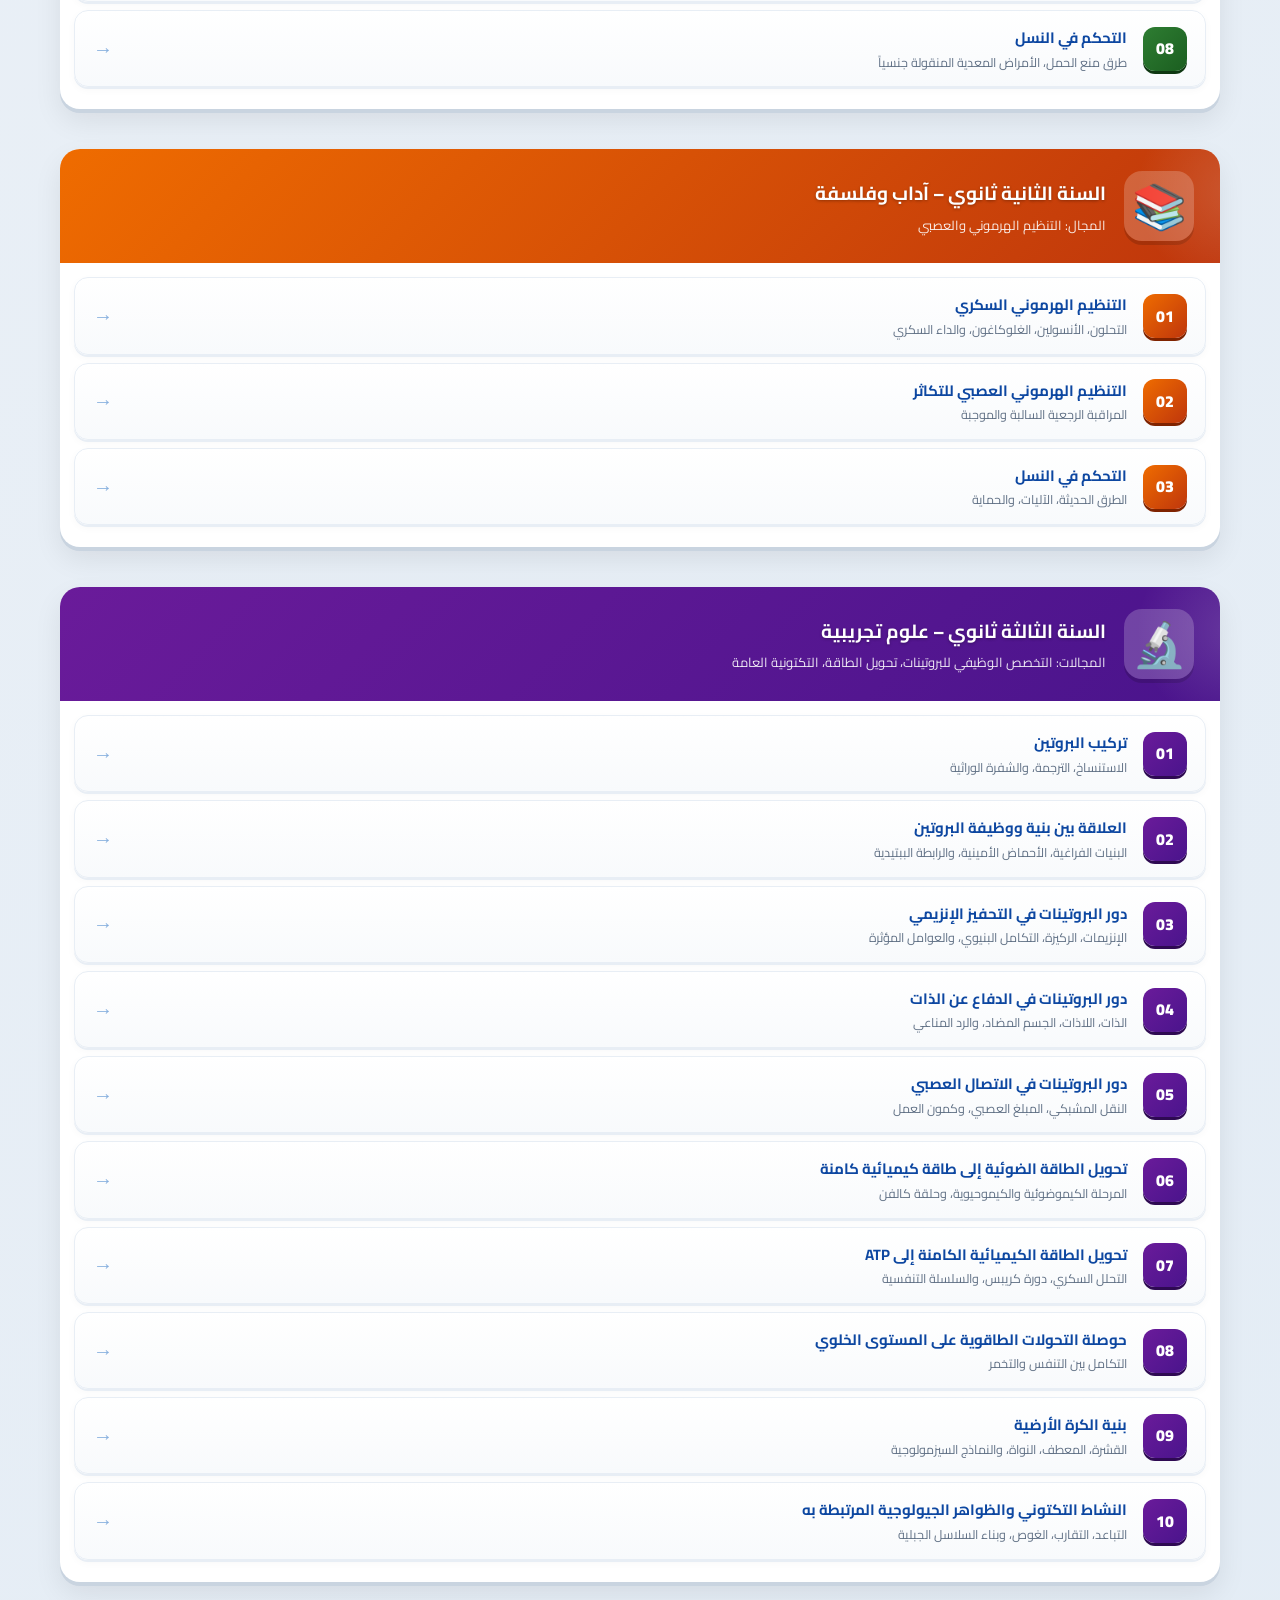
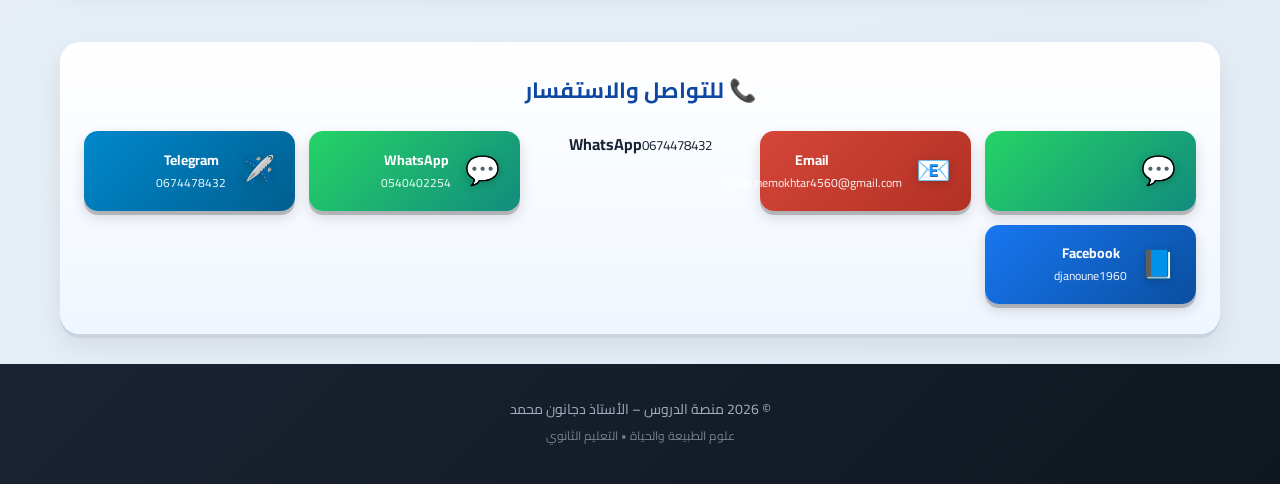
==== commit 2dfaca66: "Add admin panel, Classroom, Meet, and email integration" ====
--- a/index.html
+++ b/index.html
@@ -490,7 +490,10 @@
     <div class="contact-buttons">
       <a href="https://wa.me/213674478432" target="_blank" class="contact-btn btn-wa">
         <span class="contact-icon">💬</span>
-        <div><strong>WhatsApp</strong><small>0674478432</small></div>
+    <a href="mailto:djanounemokhtar4560@gmail.com" class="contact-btn btn-email">
+        <span class="contact-icon">📧</span>
+        <div><strong>Email</strong><small>djanounemokhtar4560@gmail.com</small></div>
+      </a>     <div><strong>WhatsApp</strong><small>0674478432</small></div>
       </a>
       <a href="https://wa.me/213540402254" target="_blank" class="contact-btn btn-wa">
         <span class="contact-icon">💬</span>
@@ -520,7 +523,8 @@
 <div class="contact-menu" id="contactMenu">
   <a href="https://wa.me/213674478432" target="_blank" class="fab-wa">💬</a>
   <a href="https://wa.me/213540402254" target="_blank" class="fab-wa">💬</a>
-  <a href="https://t.me/+213674478432" target="_blank" class="fab-tg">✈️</a>
+ <a href="mailto:djanounemokhtar4560@gmail.com" class="fab-email">📧</a>
+ <a href="https://t.me/+213674478432" target="_blank" class="fab-tg">✈️</a>
   <a href="https://www.facebook.com/djanoune1960" target="_blank" class="fab-fb">📘</a>
 </div>
 
--- a/assets/style.css
+++ b/assets/style.css
@@ -401,4 +401,26 @@
   body{background:#fff}
   .hero-3d{background:#f0f0f0!important;color:#000!important;box-shadow:none}
   .section-card,.level-block,.lesson-item{box-shadow:none!important;break-inside:avoid}
-}+}
+/* أزرار Classroom و Meet */
+.btn-classroom{
+  background:linear-gradient(135deg,#1a73e8,#0d47a1);
+  color:#fff;border:none;padding:10px 18px;border-radius:10px;
+  font-family:inherit;font-weight:700;font-size:13.5px;cursor:pointer;
+  box-shadow:0 3px 0 #0a3268, 0 4px 10px rgba(26,115,232,0.3);
+  transition:.15s;
+}
+.btn-classroom:hover{transform:translateY(-2px);box-shadow:0 5px 0 #0a3268, 0 8px 18px rgba(26,115,232,0.4)}
+.btn-classroom:active{transform:translateY(1px);box-shadow:0 1px 0 #0a3268}
+
+.btn-meet{
+  background:linear-gradient(135deg,#00897B,#004D40);
+  color:#fff;border:none;padding:10px 18px;border-radius:10px;
+  font-family:inherit;font-weight:700;font-size:13.5px;cursor:pointer;
+  box-shadow:0 3px 0 #00251a, 0 4px 10px rgba(0,137,123,0.3);
+  transition:.15s;
+}
+.btn-meet:hover{transform:translateY(-2px);box-shadow:0 5px 0 #00251a, 0 8px 18px rgba(0,137,123,0.4)}
+.btn-meet:active{transform:translateY(1px);box-shadow:0 1px 0 #00251a}
+.btn-email{background:linear-gradient(135deg,#D44638,#B23124)}
+.fab-email{background:#D44638}
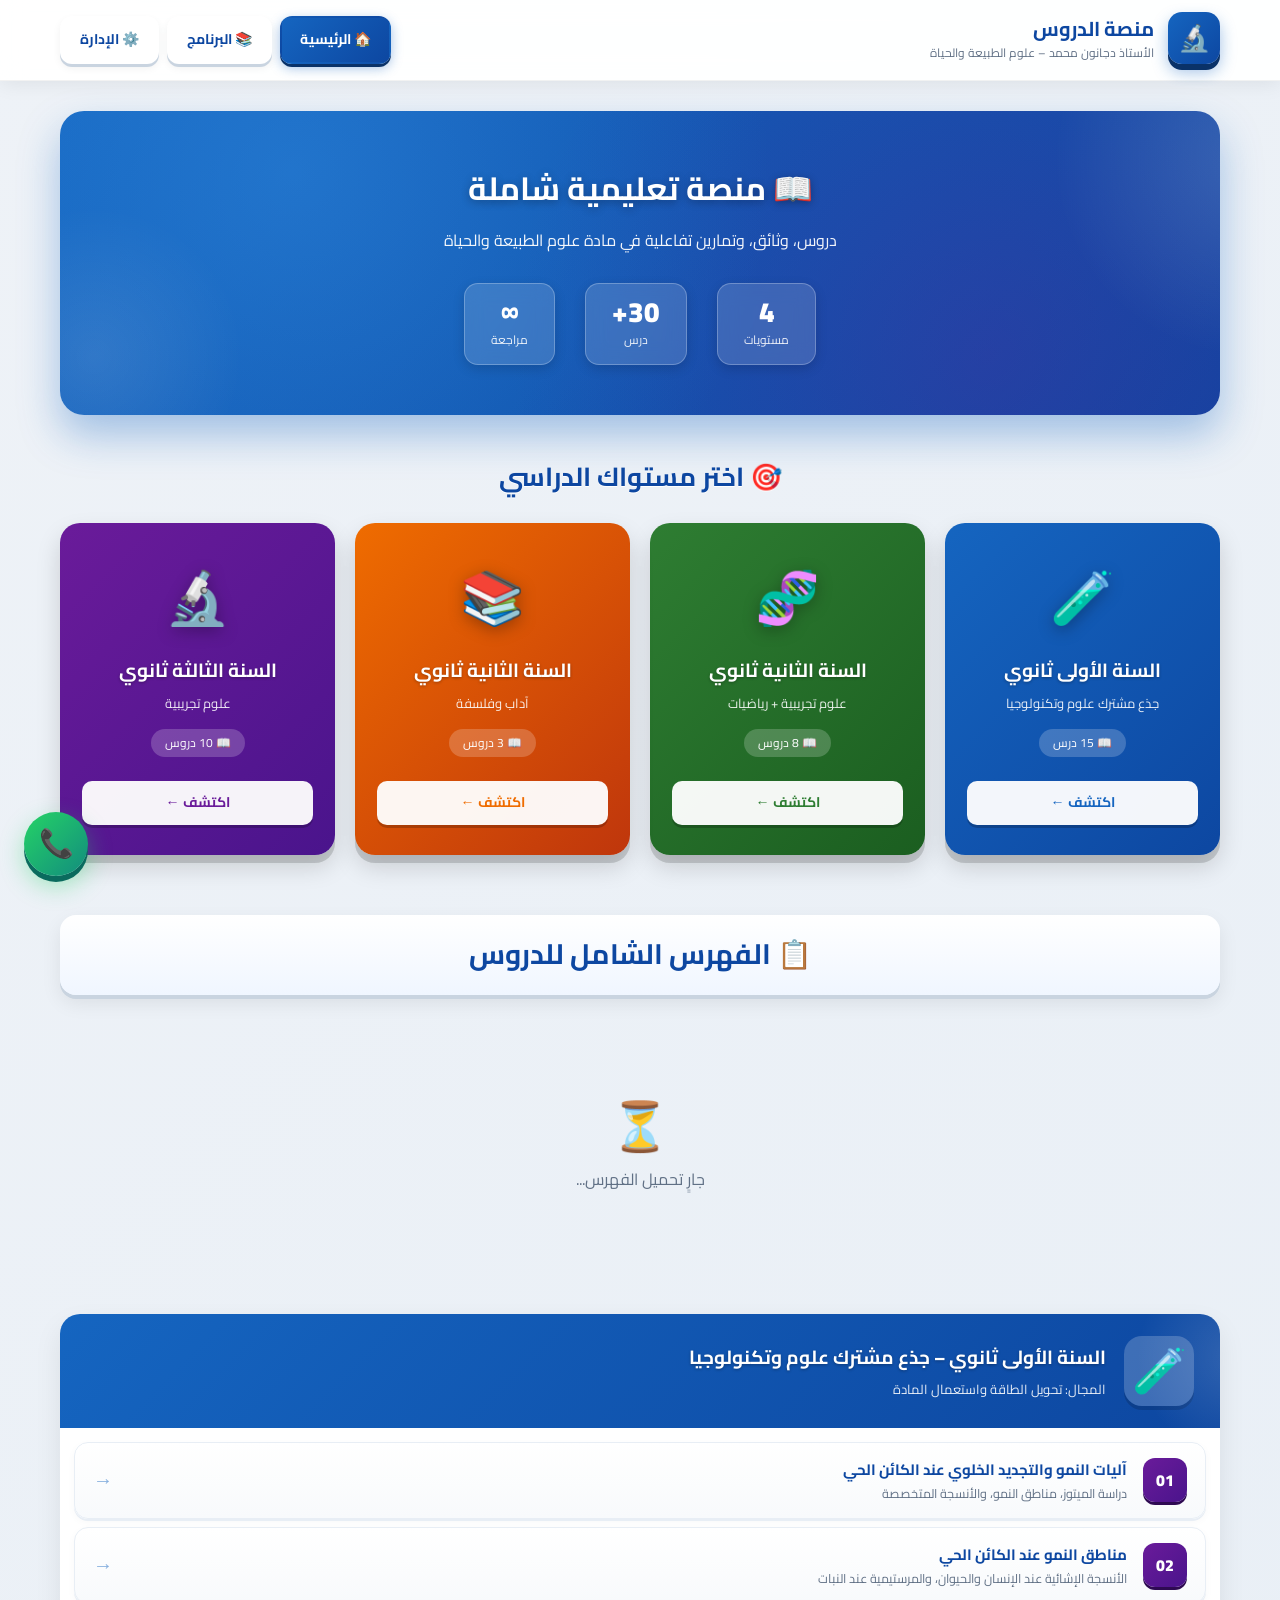
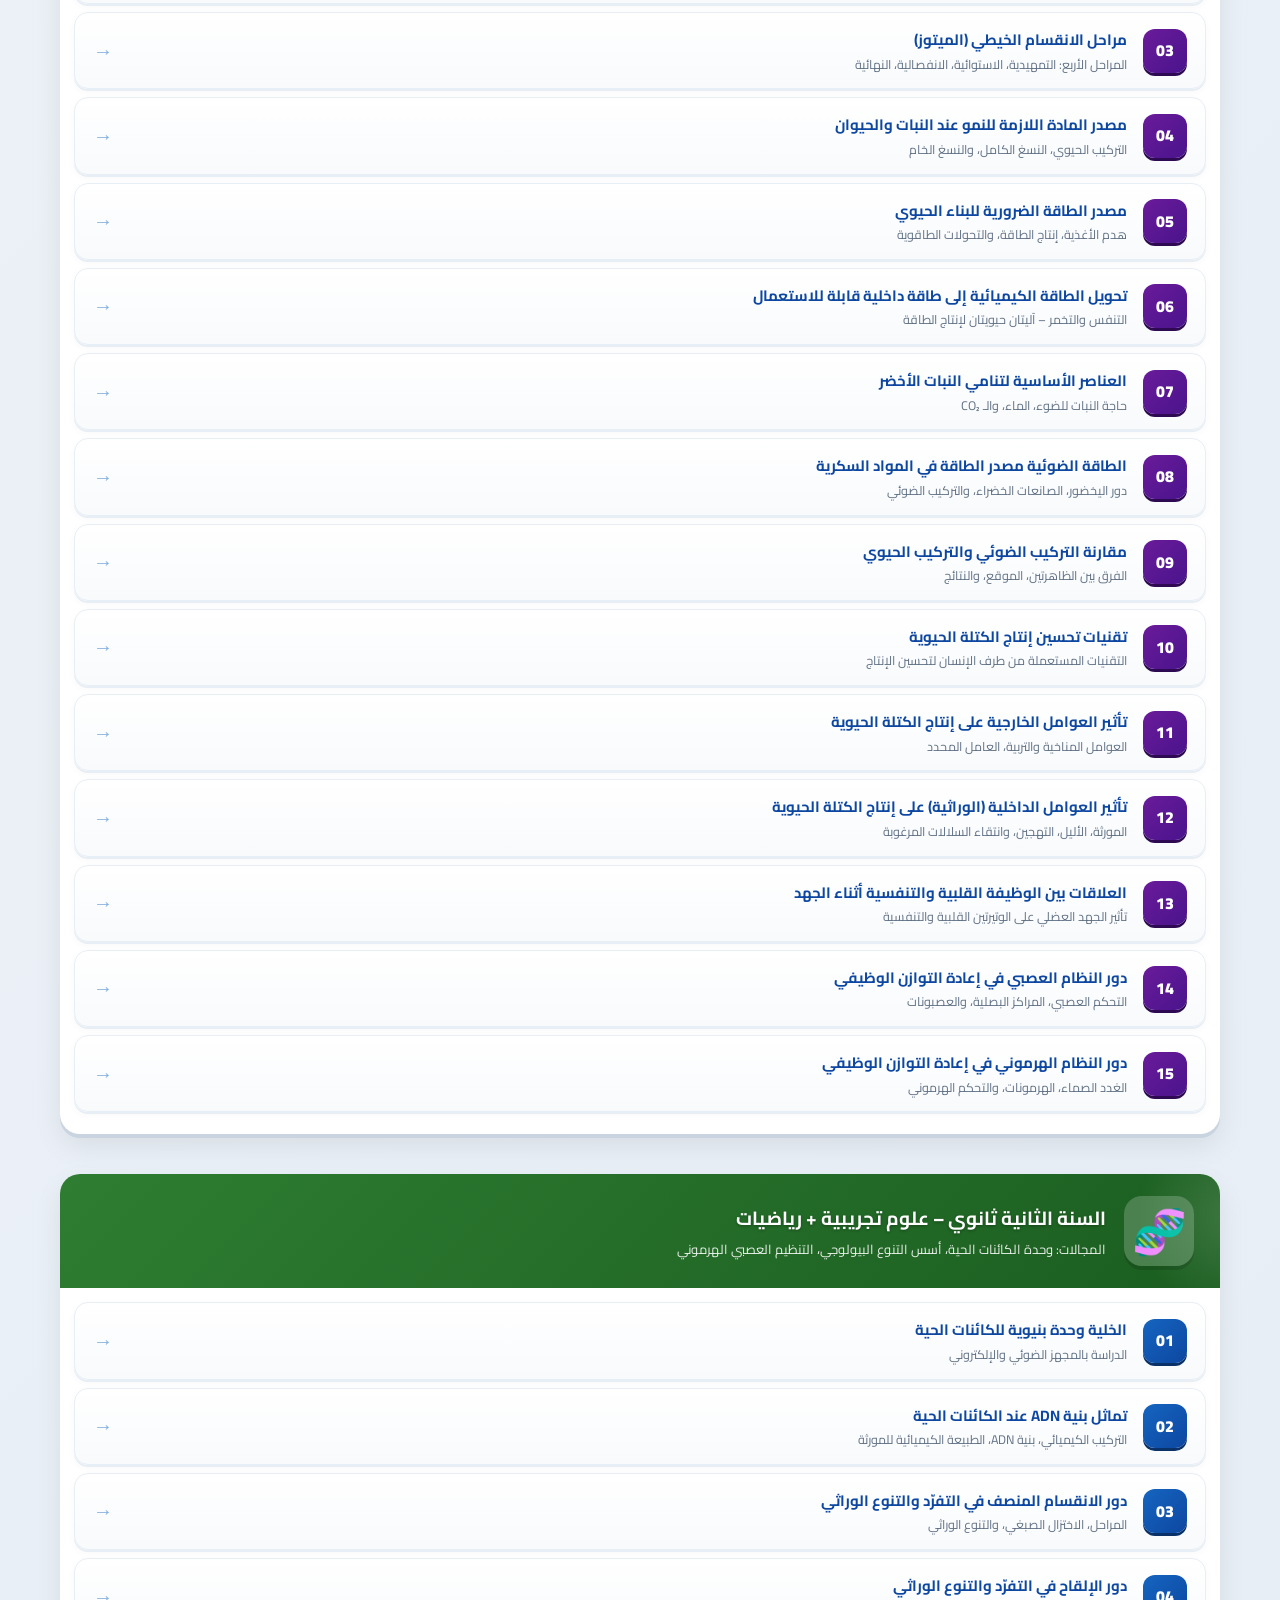
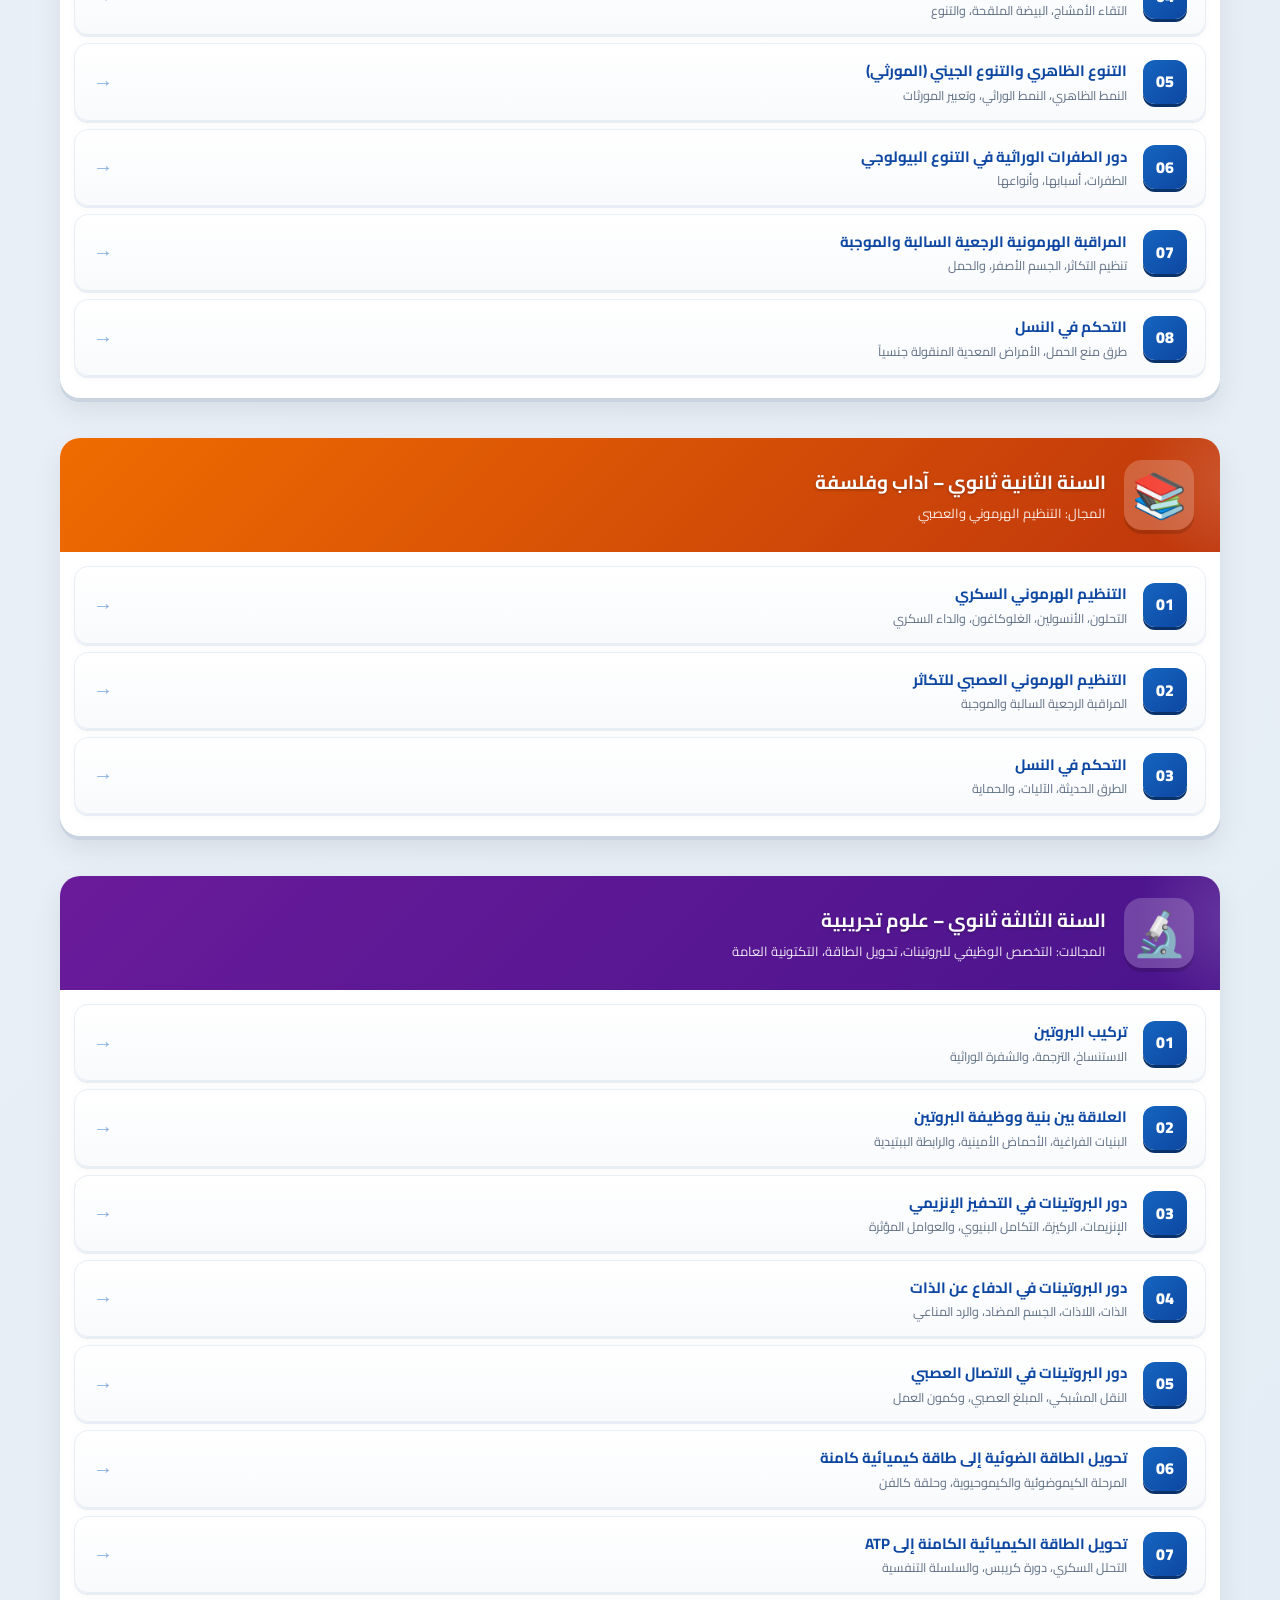
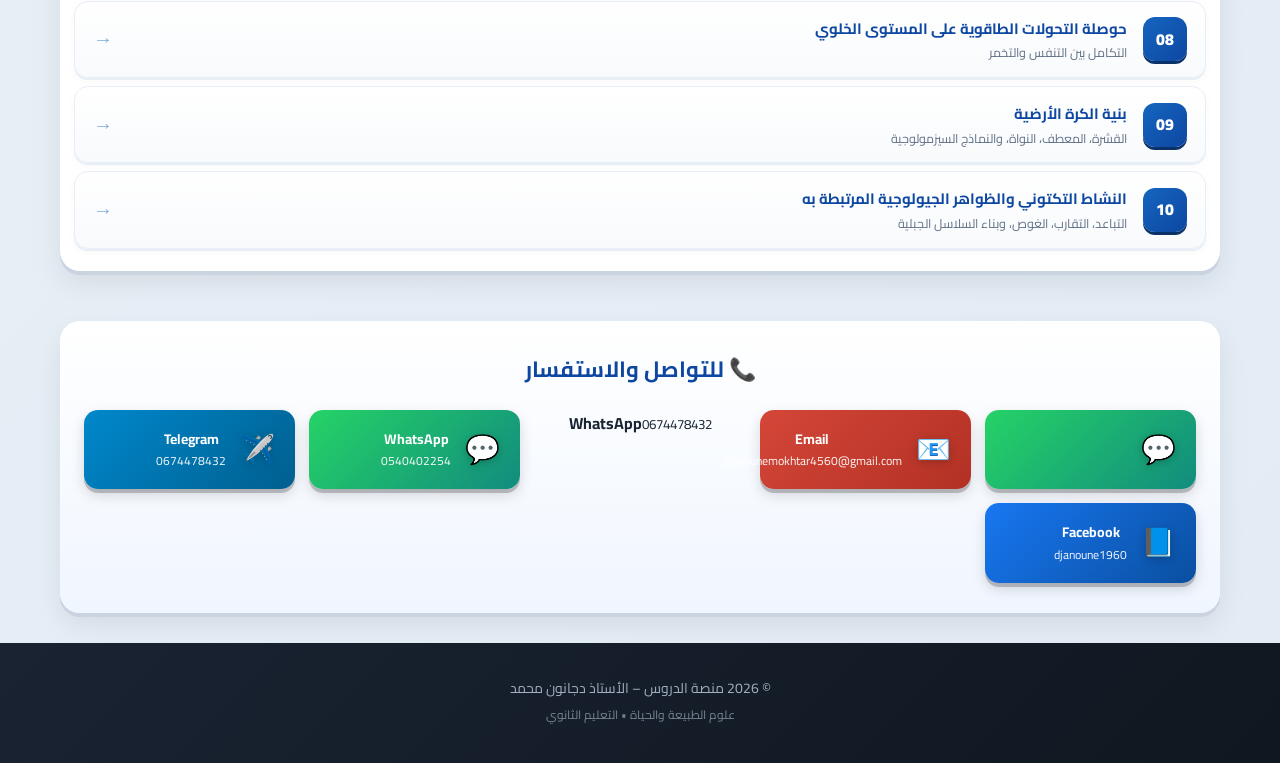
==== commit b7dd006f: "Add dynamic index from lessons.json" ====
--- a/index.html
+++ b/index.html
@@ -98,10 +98,17 @@
     </a>
   </div>
 
-  <!-- ======================== الفهرس الشامل ======================== -->
+
+  <!-- ======================== الفهرس الشامل (ديناميكي) ======================== -->
   <section id="program" class="program-section">
     <h2 class="section-heading-3d">📋 الفهرس الشامل للدروس</h2>
-
+    <div id="dynamicIndex">
+      <div style="text-align:center;padding:60px 20px;color:#607085">
+        <p style="font-size:48px">⏳</p>
+        <p>جارٍ تحميل الفهرس...</p>
+      </div>
+    </div>
+  </section>
     <!-- ═══ المستوى الأول: 1AS ═══ -->
     <div id="level-1AS" class="level-block">
       <div class="level-header level-header-blue">
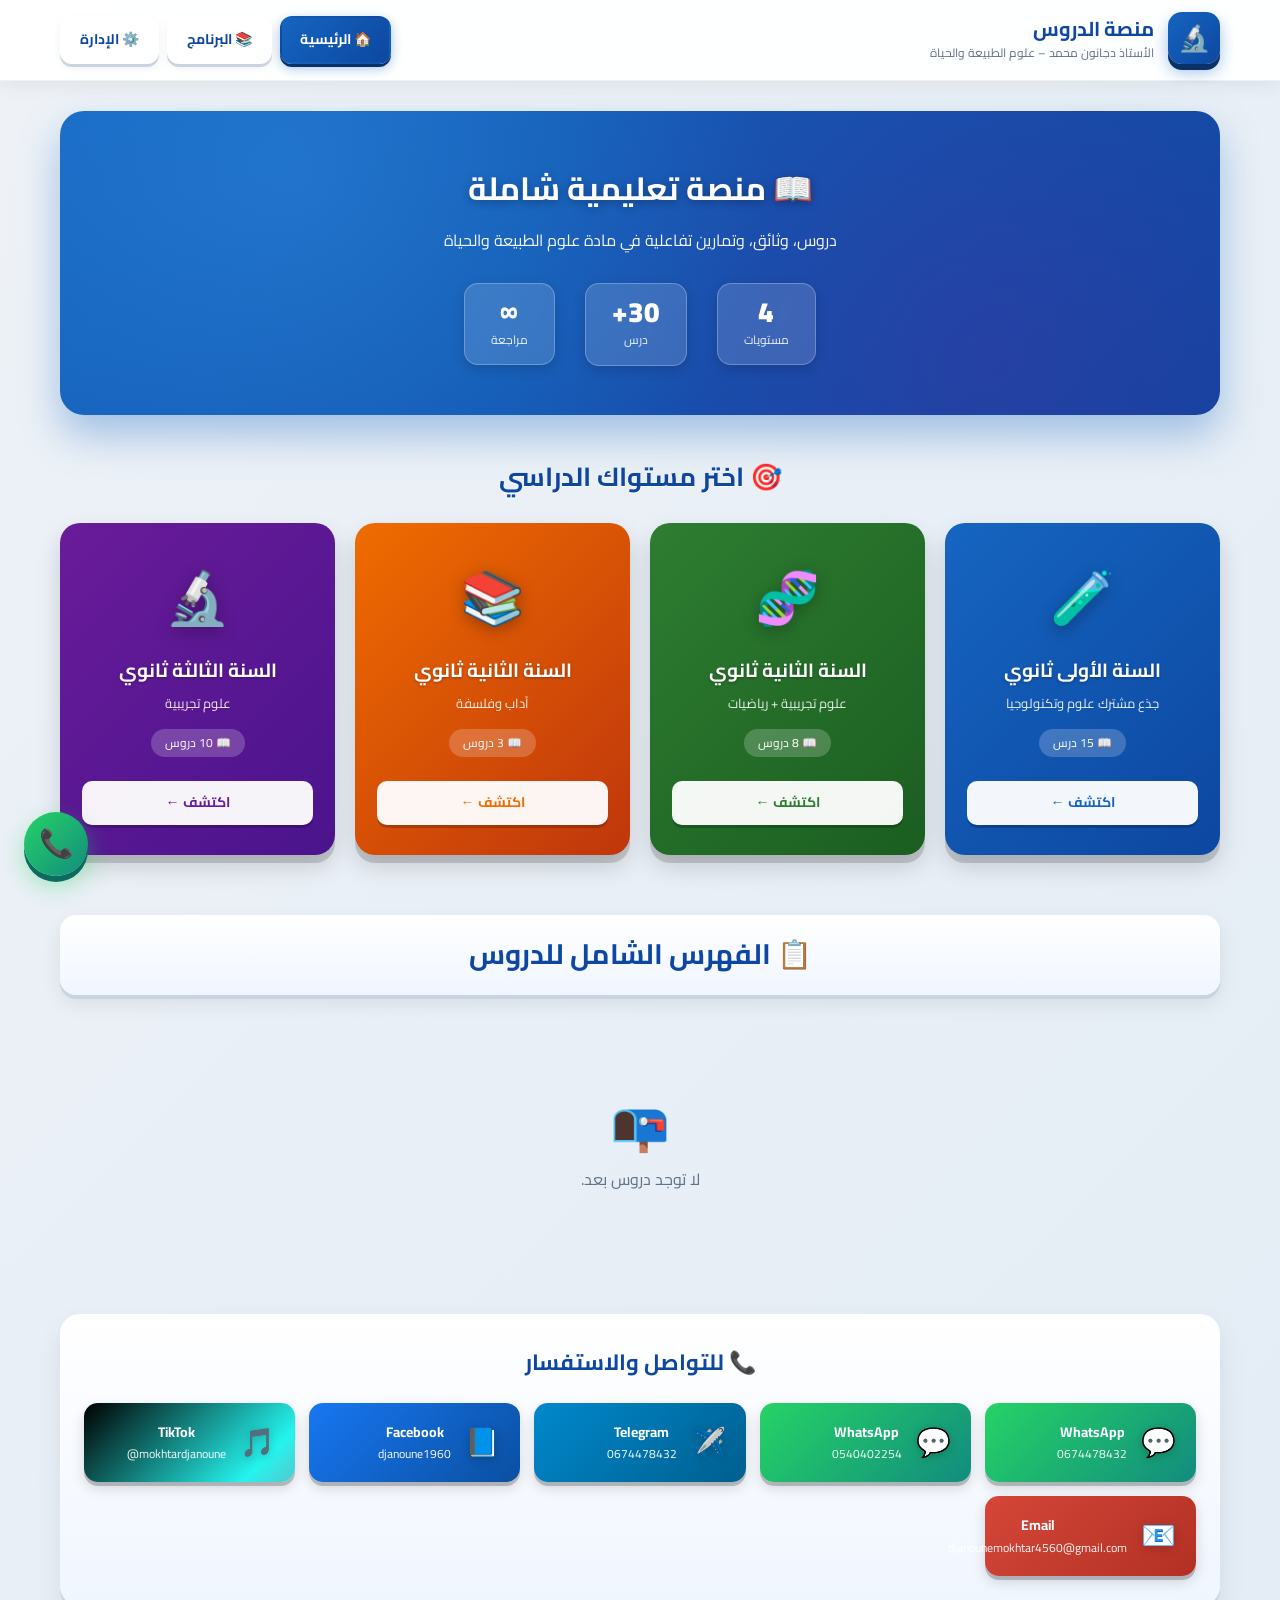
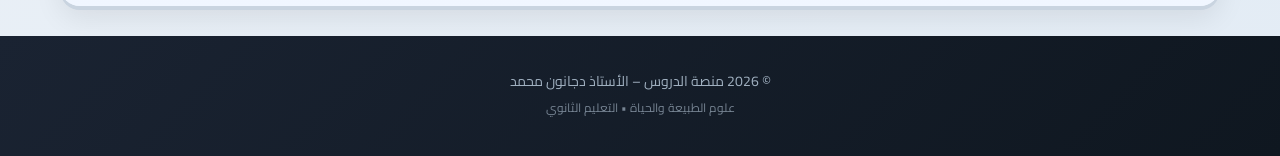
==== commit 31cb9506: "تحديث الدروس - 20-09-Sun 10:47" ====
--- a/index.html
+++ b/index.html
@@ -33,73 +33,49 @@
       <h2>📖 منصة تعليمية شاملة</h2>
       <p>دروس، وثائق، وتمارين تفاعلية في مادة علوم الطبيعة والحياة</p>
       <div class="hero-stats">
-        <div class="stat-item">
-          <span class="stat-num">4</span>
-          <span class="stat-label">مستويات</span>
-        </div>
-        <div class="stat-item">
-          <span class="stat-num">30+</span>
-          <span class="stat-label">درس</span>
-        </div>
-        <div class="stat-item">
-          <span class="stat-num">∞</span>
-          <span class="stat-label">مراجعة</span>
-        </div>
+        <div class="stat-item"><span class="stat-num">4</span><span class="stat-label">مستويات</span></div>
+        <div class="stat-item"><span class="stat-num">30+</span><span class="stat-label">درس</span></div>
+        <div class="stat-item"><span class="stat-num">∞</span><span class="stat-label">مراجعة</span></div>
       </div>
     </div>
   </section>
 
-  <!-- الأقسام الأربعة -->
   <h2 class="section-heading">🎯 اختر مستواك الدراسي</h2>
   <div class="sections-grid">
-    
-    <a href="#level-1AS" class="section-card card-blue" onclick="scrollToLevel('level-1AS')">
+    <a href="#level-1AS" class="section-card card-blue">
       <div class="card-glow"></div>
       <div class="section-icon">🧪</div>
       <h3>السنة الأولى ثانوي</h3>
       <p class="section-sub">جذع مشترك علوم وتكنولوجيا</p>
-      <div class="section-info">
-        <span>📖 15 درس</span>
-      </div>
+      <div class="section-info"><span>📖 15 درس</span></div>
       <div class="section-btn">اكتشف ←</div>
     </a>
-
-    <a href="#level-2AS" class="section-card card-green" onclick="scrollToLevel('level-2AS')">
+    <a href="#level-2AS" class="section-card card-green">
       <div class="card-glow"></div>
       <div class="section-icon">🧬</div>
       <h3>السنة الثانية ثانوي</h3>
       <p class="section-sub">علوم تجريبية + رياضيات</p>
-      <div class="section-info">
-        <span>📖 8 دروس</span>
-      </div>
+      <div class="section-info"><span>📖 8 دروس</span></div>
       <div class="section-btn">اكتشف ←</div>
     </a>
-
-    <a href="#level-2AS-L" class="section-card card-orange" onclick="scrollToLevel('level-2AS-L')">
+    <a href="#level-2AS-L" class="section-card card-orange">
       <div class="card-glow"></div>
       <div class="section-icon">📚</div>
       <h3>السنة الثانية ثانوي</h3>
       <p class="section-sub">آداب وفلسفة</p>
-      <div class="section-info">
-        <span>📖 3 دروس</span>
-      </div>
+      <div class="section-info"><span>📖 3 دروس</span></div>
       <div class="section-btn">اكتشف ←</div>
     </a>
-
-    <a href="#level-3AS" class="section-card card-purple" onclick="scrollToLevel('level-3AS')">
+    <a href="#level-3AS" class="section-card card-purple">
       <div class="card-glow"></div>
       <div class="section-icon">🔬</div>
       <h3>السنة الثالثة ثانوي</h3>
       <p class="section-sub">علوم تجريبية</p>
-      <div class="section-info">
-        <span>📖 10 دروس</span>
-      </div>
+      <div class="section-info"><span>📖 10 دروس</span></div>
       <div class="section-btn">اكتشف ←</div>
     </a>
   </div>
 
-
-  <!-- ======================== الفهرس الشامل (ديناميكي) ======================== -->
   <section id="program" class="program-section">
     <h2 class="section-heading-3d">📋 الفهرس الشامل للدروس</h2>
     <div id="dynamicIndex">
@@ -109,398 +85,13 @@
       </div>
     </div>
   </section>
-    <!-- ═══ المستوى الأول: 1AS ═══ -->
-    <div id="level-1AS" class="level-block">
-      <div class="level-header level-header-blue">
-        <span class="level-icon">🧪</span>
-        <div>
-          <h3>السنة الأولى ثانوي – جذع مشترك علوم وتكنولوجيا</h3>
-          <p>المجال: تحويل الطاقة واستعمال المادة</p>
-        </div>
-      </div>
-      <div class="lessons-list">
 
-        <a href="lesson.html?id=1as-01" class="lesson-item">
-          <span class="lesson-num">01</span>
-          <div class="lesson-info">
-            <h4>آليات النمو والتجديد الخلوي عند الكائن الحي</h4>
-            <p>دراسة الميتوز، مناطق النمو، والأنسجة المتخصصة</p>
-          </div>
-          <span class="lesson-arrow">→</span>
-        </a>
-
-        <a href="lesson.html?id=1as-02" class="lesson-item">
-          <span class="lesson-num">02</span>
-          <div class="lesson-info">
-            <h4>مناطق النمو عند الكائن الحي</h4>
-            <p>الأنسجة الإشائية عند الإنسان والحيوان، والمرستيمية عند النبات</p>
-          </div>
-          <span class="lesson-arrow">→</span>
-        </a>
-
-        <a href="lesson.html?id=1as-03" class="lesson-item">
-          <span class="lesson-num">03</span>
-          <div class="lesson-info">
-            <h4>مراحل الانقسام الخيطي (الميتوز)</h4>
-            <p>المراحل الأربع: التمهيدية، الاستوائية، الانفصالية، النهائية</p>
-          </div>
-          <span class="lesson-arrow">→</span>
-        </a>
-
-        <a href="lesson.html?id=1as-04" class="lesson-item">
-          <span class="lesson-num">04</span>
-          <div class="lesson-info">
-            <h4>مصدر المادة اللازمة للنمو عند النبات والحيوان</h4>
-            <p>التركيب الحيوي، النسغ الكامل، والنسغ الخام</p>
-          </div>
-          <span class="lesson-arrow">→</span>
-        </a>
-
-        <a href="lesson.html?id=1as-05" class="lesson-item">
-          <span class="lesson-num">05</span>
-          <div class="lesson-info">
-            <h4>مصدر الطاقة الضرورية للبناء الحيوي</h4>
-            <p>هدم الأغذية، إنتاج الطاقة، والتحولات الطاقوية</p>
-          </div>
-          <span class="lesson-arrow">→</span>
-        </a>
-
-        <a href="lesson.html?id=1as-06" class="lesson-item">
-          <span class="lesson-num">06</span>
-          <div class="lesson-info">
-            <h4>تحويل الطاقة الكيميائية إلى طاقة داخلية قابلة للاستعمال</h4>
-            <p>التنفس والتخمر – آليتان حيويتان لإنتاج الطاقة</p>
-          </div>
-          <span class="lesson-arrow">→</span>
-        </a>
-
-        <a href="lesson.html?id=1as-07" class="lesson-item">
-          <span class="lesson-num">07</span>
-          <div class="lesson-info">
-            <h4>العناصر الأساسية لتنامي النبات الأخضر</h4>
-            <p>حاجة النبات للضوء، الماء، والـ CO₂</p>
-          </div>
-          <span class="lesson-arrow">→</span>
-        </a>
-
-        <a href="lesson.html?id=1as-08" class="lesson-item">
-          <span class="lesson-num">08</span>
-          <div class="lesson-info">
-            <h4>الطاقة الضوئية مصدر الطاقة في المواد السكرية</h4>
-            <p>دور اليخضور، الصانعات الخضراء، والتركيب الضوئي</p>
-          </div>
-          <span class="lesson-arrow">→</span>
-        </a>
-
-        <a href="lesson.html?id=1as-09" class="lesson-item">
-          <span class="lesson-num">09</span>
-          <div class="lesson-info">
-            <h4>مقارنة التركيب الضوئي والتركيب الحيوي</h4>
-            <p>الفرق بين الظاهرتين، الموقع، والنتائج</p>
-          </div>
-          <span class="lesson-arrow">→</span>
-        </a>
-
-        <a href="lesson.html?id=1as-10" class="lesson-item">
-          <span class="lesson-num">10</span>
-          <div class="lesson-info">
-            <h4>تقنيات تحسين إنتاج الكتلة الحيوية</h4>
-            <p>التقنيات المستعملة من طرف الإنسان لتحسين الإنتاج</p>
-          </div>
-          <span class="lesson-arrow">→</span>
-        </a>
-
-        <a href="lesson.html?id=1as-11" class="lesson-item">
-          <span class="lesson-num">11</span>
-          <div class="lesson-info">
-            <h4>تأثير العوامل الخارجية على إنتاج الكتلة الحيوية</h4>
-            <p>العوامل المناخية والتربية، العامل المحدد</p>
-          </div>
-          <span class="lesson-arrow">→</span>
-        </a>
-
-        <a href="lesson.html?id=1as-12" class="lesson-item">
-          <span class="lesson-num">12</span>
-          <div class="lesson-info">
-            <h4>تأثير العوامل الداخلية (الوراثية) على إنتاج الكتلة الحيوية</h4>
-            <p>المورثة، الأليل، التهجين، وانتقاء السلالات المرغوبة</p>
-          </div>
-          <span class="lesson-arrow">→</span>
-        </a>
-
-        <a href="lesson.html?id=1as-13" class="lesson-item">
-          <span class="lesson-num">13</span>
-          <div class="lesson-info">
-            <h4>العلاقات بين الوظيفة القلبية والتنفسية أثناء الجهد</h4>
-            <p>تأثير الجهد العضلي على الوتيرتين القلبية والتنفسية</p>
-          </div>
-          <span class="lesson-arrow">→</span>
-        </a>
-
-        <a href="lesson.html?id=1as-14" class="lesson-item">
-          <span class="lesson-num">14</span>
-          <div class="lesson-info">
-            <h4>دور النظام العصبي في إعادة التوازن الوظيفي</h4>
-            <p>التحكم العصبي، المراكز البصلية، والعصبونات</p>
-          </div>
-          <span class="lesson-arrow">→</span>
-        </a>
-
-        <a href="lesson.html?id=1as-15" class="lesson-item">
-          <span class="lesson-num">15</span>
-          <div class="lesson-info">
-            <h4>دور النظام الهرموني في إعادة التوازن الوظيفي</h4>
-            <p>الغدد الصماء، الهرمونات، والتحكم الهرموني</p>
-          </div>
-          <span class="lesson-arrow">→</span>
-        </a>
-
-      </div>
-    </div>
-
-    <!-- ═══ المستوى الثاني: 2AS علوم ═══ -->
-    <div id="level-2AS" class="level-block">
-      <div class="level-header level-header-green">
-        <span class="level-icon">🧬</span>
-        <div>
-          <h3>السنة الثانية ثانوي – علوم تجريبية + رياضيات</h3>
-          <p>المجالات: وحدة الكائنات الحية، أسس التنوع البيولوجي، التنظيم العصبي الهرموني</p>
-        </div>
-      </div>
-      <div class="lessons-list">
-
-        <a href="lesson.html?id=2as-01" class="lesson-item">
-          <span class="lesson-num">01</span>
-          <div class="lesson-info">
-            <h4>الخلية وحدة بنيوية للكائنات الحية</h4>
-            <p>الدراسة بالمجهز الضوئي والإلكتروني</p>
-          </div>
-          <span class="lesson-arrow">→</span>
-        </a>
-
-        <a href="lesson.html?id=2as-02" class="lesson-item">
-          <span class="lesson-num">02</span>
-          <div class="lesson-info">
-            <h4>تماثل بنية ADN عند الكائنات الحية</h4>
-            <p>التركيب الكيميائي، بنية ADN، الطبيعة الكيميائية للمورثة</p>
-          </div>
-          <span class="lesson-arrow">→</span>
-        </a>
-
-        <a href="lesson.html?id=2as-03" class="lesson-item">
-          <span class="lesson-num">03</span>
-          <div class="lesson-info">
-            <h4>دور الانقسام المنصف في التفرّد والتنوع الوراثي</h4>
-            <p>المراحل، الاختزال الصبغي، والتنوع الوراثي</p>
-          </div>
-          <span class="lesson-arrow">→</span>
-        </a>
-
-        <a href="lesson.html?id=2as-04" class="lesson-item">
-          <span class="lesson-num">04</span>
-          <div class="lesson-info">
-            <h4>دور الإلقاح في التفرّد والتنوع الوراثي</h4>
-            <p>التقاء الأمشاج، البيضة الملقحة، والتنوع</p>
-          </div>
-          <span class="lesson-arrow">→</span>
-        </a>
-
-        <a href="lesson.html?id=2as-05" class="lesson-item">
-          <span class="lesson-num">05</span>
-          <div class="lesson-info">
-            <h4>التنوع الظاهري والتنوع الجيني (المورثي)</h4>
-            <p>النمط الظاهري، النمط الوراثي، وتعبير المورثات</p>
-          </div>
-          <span class="lesson-arrow">→</span>
-        </a>
-
-        <a href="lesson.html?id=2as-06" class="lesson-item">
-          <span class="lesson-num">06</span>
-          <div class="lesson-info">
-            <h4>دور الطفرات الوراثية في التنوع البيولوجي</h4>
-            <p>الطفرات، أسبابها، وأنواعها</p>
-          </div>
-          <span class="lesson-arrow">→</span>
-        </a>
-
-        <a href="lesson.html?id=2as-07" class="lesson-item">
-          <span class="lesson-num">07</span>
-          <div class="lesson-info">
-            <h4>المراقبة الهرمونية الرجعية السالبة والموجبة</h4>
-            <p>تنظيم التكاثر، الجسم الأصفر، والحمل</p>
-          </div>
-          <span class="lesson-arrow">→</span>
-        </a>
-
-        <a href="lesson.html?id=2as-08" class="lesson-item">
-          <span class="lesson-num">08</span>
-          <div class="lesson-info">
-            <h4>التحكم في النسل</h4>
-            <p>طرق منع الحمل، الأمراض المعدية المنقولة جنسياً</p>
-          </div>
-          <span class="lesson-arrow">→</span>
-        </a>
-
-      </div>
-    </div>
-
-    <!-- ═══ المستوى الثاني: 2AS آداب ═══ -->
-    <div id="level-2AS-L" class="level-block">
-      <div class="level-header level-header-orange">
-        <span class="level-icon">📚</span>
-        <div>
-          <h3>السنة الثانية ثانوي – آداب وفلسفة</h3>
-          <p>المجال: التنظيم الهرموني والعصبي</p>
-        </div>
-      </div>
-      <div class="lessons-list">
-
-        <a href="lesson.html?id=2asl-01" class="lesson-item">
-          <span class="lesson-num">01</span>
-          <div class="lesson-info">
-            <h4>التنظيم الهرموني السكري</h4>
-            <p>التحلون، الأنسولين، الغلوكاغون، والداء السكري</p>
-          </div>
-          <span class="lesson-arrow">→</span>
-        </a>
-
-        <a href="lesson.html?id=2asl-02" class="lesson-item">
-          <span class="lesson-num">02</span>
-          <div class="lesson-info">
-            <h4>التنظيم الهرموني العصبي للتكاثر</h4>
-            <p>المراقبة الرجعية السالبة والموجبة</p>
-          </div>
-          <span class="lesson-arrow">→</span>
-        </a>
-
-        <a href="lesson.html?id=2asl-03" class="lesson-item">
-          <span class="lesson-num">03</span>
-          <div class="lesson-info">
-            <h4>التحكم في النسل</h4>
-            <p>الطرق الحديثة، الآليات، والحماية</p>
-          </div>
-          <span class="lesson-arrow">→</span>
-        </a>
-
-      </div>
-    </div>
-
-    <!-- ═══ المستوى الثالث: 3AS ═══ -->
-    <div id="level-3AS" class="level-block">
-      <div class="level-header level-header-purple">
-        <span class="level-icon">🔬</span>
-        <div>
-          <h3>السنة الثالثة ثانوي – علوم تجريبية</h3>
-          <p>المجالات: التخصص الوظيفي للبروتينات، تحويل الطاقة، التكتونية العامة</p>
-        </div>
-      </div>
-      <div class="lessons-list">
-
-        <a href="lesson.html?id=3as-01" class="lesson-item">
-          <span class="lesson-num">01</span>
-          <div class="lesson-info">
-            <h4>تركيب البروتين</h4>
-            <p>الاستنساخ، الترجمة، والشفرة الوراثية</p>
-          </div>
-          <span class="lesson-arrow">→</span>
-        </a>
-
-        <a href="lesson.html?id=3as-02" class="lesson-item">
-          <span class="lesson-num">02</span>
-          <div class="lesson-info">
-            <h4>العلاقة بين بنية ووظيفة البروتين</h4>
-            <p>البنيات الفراغية، الأحماض الأمينية، والرابطة الببتيدية</p>
-          </div>
-          <span class="lesson-arrow">→</span>
-        </a>
-
-        <a href="lesson.html?id=3as-03" class="lesson-item">
-          <span class="lesson-num">03</span>
-          <div class="lesson-info">
-            <h4>دور البروتينات في التحفيز الإنزيمي</h4>
-            <p>الإنزيمات، الركيزة، التكامل البنيوي، والعوامل المؤثرة</p>
-          </div>
-          <span class="lesson-arrow">→</span>
-        </a>
-
-        <a href="lesson.html?id=3as-04" class="lesson-item">
-          <span class="lesson-num">04</span>
-          <div class="lesson-info">
-            <h4>دور البروتينات في الدفاع عن الذات</h4>
-            <p>الذات، اللاذات، الجسم المضاد، والرد المناعي</p>
-          </div>
-          <span class="lesson-arrow">→</span>
-        </a>
-
-        <a href="lesson.html?id=3as-05" class="lesson-item">
-          <span class="lesson-num">05</span>
-          <div class="lesson-info">
-            <h4>دور البروتينات في الاتصال العصبي</h4>
-            <p>النقل المشبكي، المبلغ العصبي، وكمون العمل</p>
-          </div>
-          <span class="lesson-arrow">→</span>
-        </a>
-
-        <a href="lesson.html?id=3as-06" class="lesson-item">
-          <span class="lesson-num">06</span>
-          <div class="lesson-info">
-            <h4>تحويل الطاقة الضوئية إلى طاقة كيميائية كامنة</h4>
-            <p>المرحلة الكيموضوئية والكيموحيوية، وحلقة كالفن</p>
-          </div>
-          <span class="lesson-arrow">→</span>
-        </a>
-
-        <a href="lesson.html?id=3as-07" class="lesson-item">
-          <span class="lesson-num">07</span>
-          <div class="lesson-info">
-            <h4>تحويل الطاقة الكيميائية الكامنة إلى ATP</h4>
-            <p>التحلل السكري، دورة كريبس، والسلسلة التنفسية</p>
-          </div>
-          <span class="lesson-arrow">→</span>
-        </a>
-
-        <a href="lesson.html?id=3as-08" class="lesson-item">
-          <span class="lesson-num">08</span>
-          <div class="lesson-info">
-            <h4>حوصلة التحولات الطاقوية على المستوى الخلوي</h4>
-            <p>التكامل بين التنفس والتخمر</p>
-          </div>
-          <span class="lesson-arrow">→</span>
-        </a>
-
-        <a href="lesson.html?id=3as-09" class="lesson-item">
-          <span class="lesson-num">09</span>
-          <div class="lesson-info">
-            <h4>بنية الكرة الأرضية</h4>
-            <p>القشرة، المعطف، النواة، والنماذج السيزمولوجية</p>
-          </div>
-          <span class="lesson-arrow">→</span>
-        </a>
-
-        <a href="lesson.html?id=3as-10" class="lesson-item">
-          <span class="lesson-num">10</span>
-          <div class="lesson-info">
-            <h4>النشاط التكتوني والظواهر الجيولوجية المرتبطة به</h4>
-            <p>التباعد، التقارب، الغوص، وبناء السلاسل الجبلية</p>
-          </div>
-          <span class="lesson-arrow">→</span>
-        </a>
-
-      </div>
-    </div>
-
-  </section>
-
-  <!-- شريط الاتصال -->
   <section class="contact-bar-3d">
     <h3>📞 للتواصل والاستفسار</h3>
     <div class="contact-buttons">
       <a href="https://wa.me/213674478432" target="_blank" class="contact-btn btn-wa">
         <span class="contact-icon">💬</span>
-    <a href="mailto:djanounemokhtar4560@gmail.com" class="contact-btn btn-email">
-        <span class="contact-icon">📧</span>
-        <div><strong>Email</strong><small>djanounemokhtar4560@gmail.com</small></div>
-      </a>     <div><strong>WhatsApp</strong><small>0674478432</small></div>
+        <div><strong>WhatsApp</strong><small>0674478432</small></div>
       </a>
       <a href="https://wa.me/213540402254" target="_blank" class="contact-btn btn-wa">
         <span class="contact-icon">💬</span>
@@ -514,6 +105,14 @@
         <span class="contact-icon">📘</span>
         <div><strong>Facebook</strong><small>djanoune1960</small></div>
       </a>
+      <a href="https://www.tiktok.com/@mokhtardjanoune" target="_blank" class="contact-btn btn-tt">
+        <span class="contact-icon">🎵</span>
+        <div><strong>TikTok</strong><small>@mokhtardjanoune</small></div>
+      </a>
+      <a href="mailto:djanounemokhtar4560@gmail.com" class="contact-btn btn-email">
+        <span class="contact-icon">📧</span>
+        <div><strong>Email</strong><small>djanounemokhtar4560@gmail.com</small></div>
+      </a>
     </div>
   </section>
 
@@ -526,20 +125,18 @@
   </div>
 </footer>
 
-<div class="contact-fab" onclick="toggleContactMenu()">📞</div>
+<div class="contact-fab" onclick="document.getElementById('contactMenu').classList.toggle('show')">📞</div>
 <div class="contact-menu" id="contactMenu">
   <a href="https://wa.me/213674478432" target="_blank" class="fab-wa">💬</a>
   <a href="https://wa.me/213540402254" target="_blank" class="fab-wa">💬</a>
- <a href="mailto:djanounemokhtar4560@gmail.com" class="fab-email">📧</a>
- <a href="https://t.me/+213674478432" target="_blank" class="fab-tg">✈️</a>
+  <a href="https://t.me/+213674478432" target="_blank" class="fab-tg">✈️</a>
   <a href="https://www.facebook.com/djanoune1960" target="_blank" class="fab-fb">📘</a>
+  <a href="mailto:djanounemokhtar4560@gmail.com" class="fab-email">📧</a>
 </div>
 
 <script src="assets/app.js"></script>
 <script>
   document.getElementById('year').textContent = new Date().getFullYear();
-  function toggleContactMenu(){ document.getElementById('contactMenu').classList.toggle('show'); }
-  function scrollToLevel(id){ setTimeout(() => document.getElementById(id).scrollIntoView({behavior:'smooth'}), 50); }
 </script>
 </body>
 </html>
--- a/assets/style.css
+++ b/assets/style.css
@@ -1,30 +1,29 @@
+/* ============================================================
+   منصة الدروس - الأنماط الرئيسية
+   ============================================================ */
 :root{
   --primary:#1565C0; --primary-dark:#0D47A1; --primary-light:#42a5f5;
   --success:#2E7D32; --danger:#C62828; --warning:#EF6C00; --purple:#6A1B9A;
-  --bg:#eef2f7; --bg-dark:#1a2332;
-  --border:#e0e6ed; --text:#1a2332; --muted:#607085;
+  --bg:#eef2f7; --border:#e0e6ed; --text:#1a2332; --muted:#607085;
   --shadow-sm:0 2px 8px rgba(0,0,0,0.06);
   --shadow:0 4px 16px rgba(0,0,0,0.08);
   --shadow-lg:0 12px 32px rgba(0,0,0,0.14);
-  --shadow-3d:0 6px 0 rgba(0,0,0,0.15), 0 8px 20px rgba(0,0,0,0.12);
-}
-
+}
 *{box-sizing:border-box;margin:0;padding:0}
 html{scroll-behavior:smooth}
 body{
-  font-family:'Cairo','Segoe UI',sans-serif;
+  font-family:'Cairo','Segoe UI',Tahoma,sans-serif;
   background:linear-gradient(135deg,#eef2f7 0%,#e3ecf5 100%);
-  color:var(--text);line-height:1.7;min-height:100vh;
+  color:var(--text);line-height:1.7;min-height:100vh;direction:rtl;
 }
 h1,h2,h3,h4{font-family:'Cairo','Amiri',serif;font-weight:700}
 a{color:inherit;text-decoration:none}
+img{max-width:100%}
 .container{max-width:1200px;margin:0 auto;padding:0 20px}
 
 /* ══════════ الهيدر ══════════ */
 .site-header{
-  background:rgba(255,255,255,0.95);
-  backdrop-filter:blur(12px);
-  -webkit-backdrop-filter:blur(12px);
+  background:rgba(255,255,255,0.95);backdrop-filter:blur(12px);
   box-shadow:0 2px 20px rgba(0,0,0,0.08);
   position:sticky;top:0;z-index:100;border-bottom:1px solid rgba(0,0,0,0.05);
 }
@@ -36,76 +35,51 @@
 .logo-3d{
   width:52px;height:52px;border-radius:14px;
   background:linear-gradient(135deg,#1565C0,#0D47A1);
-  color:#fff;font-size:26px;
-  display:flex;align-items:center;justify-content:center;
-  box-shadow:0 6px 0 #0a3268, 0 8px 16px rgba(21,101,192,0.4);
-  transform:translateY(-2px);
-  transition:transform .2s;
-}
-.logo-3d:hover{transform:translateY(0);box-shadow:0 3px 0 #0a3268, 0 4px 8px rgba(21,101,192,0.4)}
+  color:#fff;font-size:26px;display:flex;align-items:center;justify-content:center;
+  box-shadow:0 6px 0 #0a3268,0 8px 16px rgba(21,101,192,0.4);
+  transform:translateY(-2px);transition:.2s;
+}
 .brand h1{font-size:20px;color:var(--primary-dark);line-height:1.2}
 .brand p{font-size:12px;color:var(--muted);margin-top:2px}
+.back-btn{
+  width:42px;height:42px;border-radius:50%;background:#eef2f7;
+  display:flex;align-items:center;justify-content:center;
+  font-size:20px;font-weight:700;color:var(--primary);
+}
 .site-header nav{display:flex;gap:8px;flex-wrap:wrap}
 
-/* أزرار القائمة 3D */
+/* أزرار التنقل */
 .btn-nav{
   padding:10px 18px;border-radius:12px;font-weight:700;font-size:14px;
-  background:#fff;color:var(--primary-dark);
-  border:2px solid transparent;
-  box-shadow:0 3px 0 #c9d4e0, 0 4px 8px rgba(0,0,0,0.06);
-  transition:all .15s;
-  cursor:pointer;
-}
-.btn-nav:hover{
-  transform:translateY(-1px);
-  box-shadow:0 4px 0 #c9d4e0, 0 6px 12px rgba(0,0,0,0.1);
-}
-.btn-nav:active{transform:translateY(2px);box-shadow:0 1px 0 #c9d4e0}
+  background:#fff;color:var(--primary-dark);border:2px solid transparent;
+  box-shadow:0 3px 0 #c9d4e0,0 4px 8px rgba(0,0,0,0.06);
+  transition:all .15s;cursor:pointer;font-family:inherit;
+}
+.btn-nav:hover{transform:translateY(-1px)}
 .btn-nav.active{
-  background:linear-gradient(135deg,#1565C0,#0D47A1);
-  color:#fff;
-  box-shadow:0 3px 0 #0a3268, 0 4px 12px rgba(21,101,192,0.4);
-}
-
-/* ══════════ Hero 3D ══════════ */
+  background:linear-gradient(135deg,#1565C0,#0D47A1);color:#fff;
+  box-shadow:0 3px 0 #0a3268,0 4px 12px rgba(21,101,192,0.4);
+}
+
+/* ══════════ Hero ══════════ */
 .hero-3d{
-  margin:30px 0;
-  padding:50px 30px;
-  border-radius:24px;
+  margin:30px 0;padding:50px 30px;border-radius:24px;
   background:
-    radial-gradient(circle at 20% 20%, rgba(66,165,245,0.3) 0%, transparent 50%),
-    radial-gradient(circle at 80% 80%, rgba(106,27,154,0.25) 0%, transparent 50%),
+    radial-gradient(circle at 20% 20%,rgba(66,165,245,0.3) 0%,transparent 50%),
+    radial-gradient(circle at 80% 80%,rgba(106,27,154,0.25) 0%,transparent 50%),
     linear-gradient(135deg,#1565C0 0%,#0D47A1 100%);
-  color:#fff;
-  text-align:center;
-  position:relative;
-  overflow:hidden;
+  color:#fff;text-align:center;position:relative;overflow:hidden;
   box-shadow:0 20px 40px rgba(21,101,192,0.35);
-}
-.hero-3d::before{
-  content:'';position:absolute;top:-50%;right:-20%;
-  width:400px;height:400px;border-radius:50%;
-  background:radial-gradient(circle,rgba(255,255,255,0.15) 0%,transparent 70%);
-}
-.hero-3d::after{
-  content:'';position:absolute;bottom:-30%;left:-10%;
-  width:300px;height:300px;border-radius:50%;
-  background:radial-gradient(circle,rgba(255,255,255,0.1) 0%,transparent 70%);
 }
 .hero-content{position:relative;z-index:1}
 .hero-3d h2{font-size:32px;margin-bottom:12px;text-shadow:0 2px 8px rgba(0,0,0,0.3)}
 .hero-3d p{font-size:16px;opacity:.95;margin-bottom:28px}
-.hero-stats{
-  display:flex;justify-content:center;gap:30px;flex-wrap:wrap;
-  margin-top:20px;
-}
+.hero-stats{display:flex;justify-content:center;gap:30px;flex-wrap:wrap;margin-top:20px}
 .stat-item{
-  background:rgba(255,255,255,0.15);
-  backdrop-filter:blur(10px);
+  background:rgba(255,255,255,0.15);backdrop-filter:blur(10px);
   border:1px solid rgba(255,255,255,0.25);
   padding:14px 26px;border-radius:14px;
-  box-shadow:0 4px 12px rgba(0,0,0,0.15);
-  transition:transform .2s;
+  box-shadow:0 4px 12px rgba(0,0,0,0.15);transition:.2s;
 }
 .stat-item:hover{transform:translateY(-4px)}
 .stat-num{display:block;font-size:28px;font-weight:900;line-height:1}
@@ -114,237 +88,309 @@
 /* ══════════ العناوين ══════════ */
 .section-heading{
   text-align:center;font-size:26px;color:var(--primary-dark);
-  margin:40px 0 24px;
-  text-shadow:0 1px 0 #fff;
+  margin:40px 0 24px;text-shadow:0 1px 0 #fff;
 }
 .section-heading-3d{
   text-align:center;font-size:28px;color:var(--primary-dark);
-  margin:50px 0 30px;
-  padding:16px;
+  margin:50px 0 30px;padding:16px;
   background:linear-gradient(180deg,#fff 0%,#f0f6ff 100%);
   border-radius:16px;
-  box-shadow:0 4px 0 #c9d4e0, 0 8px 20px rgba(0,0,0,0.08);
-}
-
-/* ══════════ الأقسام الأربعة ══════════ */
+  box-shadow:0 4px 0 #c9d4e0,0 8px 20px rgba(0,0,0,0.08);
+}
+
+/* ══════════ بطاقات الأقسام ══════════ */
 .sections-grid{
-  display:grid;
-  grid-template-columns:repeat(auto-fit,minmax(250px,1fr));
+  display:grid;grid-template-columns:repeat(auto-fit,minmax(250px,1fr));
   gap:20px;margin-bottom:50px;
 }
-
 .section-card{
-  position:relative;
-  padding:30px 22px;
-  border-radius:20px;
-  text-align:center;
-  color:#fff;
-  overflow:hidden;
-  box-shadow:0 8px 0 rgba(0,0,0,0.15), 0 12px 24px rgba(0,0,0,0.15);
-  transition:transform .2s, box-shadow .2s;
-  cursor:pointer;
-  display:block;
-}
-.section-card:hover{
-  transform:translateY(-6px);
-  box-shadow:0 14px 0 rgba(0,0,0,0.15), 0 20px 32px rgba(0,0,0,0.2);
-}
-.section-card:active{
-  transform:translateY(-2px);
-  box-shadow:0 6px 0 rgba(0,0,0,0.15), 0 8px 16px rgba(0,0,0,0.15);
-}
+  position:relative;padding:30px 22px;border-radius:20px;
+  text-align:center;color:#fff;overflow:hidden;
+  box-shadow:0 8px 0 rgba(0,0,0,0.15),0 12px 24px rgba(0,0,0,0.15);
+  transition:transform .2s,box-shadow .2s;cursor:pointer;display:block;
+}
+.section-card:hover{transform:translateY(-6px);box-shadow:0 14px 0 rgba(0,0,0,0.15),0 20px 32px rgba(0,0,0,0.2)}
 .section-card .card-glow{
-  position:absolute;top:-50%;left:-50%;
-  width:200%;height:200%;
+  position:absolute;top:-50%;left:-50%;width:200%;height:200%;
   background:radial-gradient(circle,rgba(255,255,255,0.3) 0%,transparent 40%);
-  opacity:0;transition:opacity .3s;
-  pointer-events:none;
+  opacity:0;transition:opacity .3s;pointer-events:none;
 }
 .section-card:hover .card-glow{opacity:1}
-
 .card-blue{background:linear-gradient(135deg,#1565C0 0%,#0D47A1 100%)}
 .card-green{background:linear-gradient(135deg,#2E7D32 0%,#1B5E20 100%)}
 .card-orange{background:linear-gradient(135deg,#EF6C00 0%,#BF360C 100%)}
 .card-purple{background:linear-gradient(135deg,#6A1B9A 0%,#4A148C 100%)}
-
-.section-icon{
-  font-size:52px;margin-bottom:12px;
-  filter:drop-shadow(0 4px 8px rgba(0,0,0,0.3));
-}
+.section-icon{font-size:52px;margin-bottom:12px;filter:drop-shadow(0 4px 8px rgba(0,0,0,0.3))}
 .section-card h3{font-size:19px;margin-bottom:6px;text-shadow:0 1px 3px rgba(0,0,0,0.3)}
 .section-sub{font-size:13px;opacity:.9;margin-bottom:14px}
 .section-info{
-  display:inline-block;
-  background:rgba(255,255,255,0.2);
-  padding:4px 14px;border-radius:20px;
-  font-size:12px;margin-bottom:14px;
+  display:inline-block;background:rgba(255,255,255,0.2);
+  padding:4px 14px;border-radius:20px;font-size:12px;margin-bottom:14px;
 }
 .section-btn{
-  display:block;
-  padding:10px;border-radius:10px;
-  background:rgba(255,255,255,0.95);
-  color:inherit;font-weight:700;font-size:14px;
-  margin-top:10px;
-  box-shadow:0 3px 0 rgba(0,0,0,0.2);
-  transition:.2s;
-}
-.section-card:hover .section-btn{background:#fff;transform:scale(1.03)}
+  display:block;padding:10px;border-radius:10px;
+  background:rgba(255,255,255,0.95);color:inherit;
+  font-weight:700;font-size:14px;margin-top:10px;
+  box-shadow:0 3px 0 rgba(0,0,0,0.2);transition:.2s;
+}
 .card-blue .section-btn{color:#1565C0}
 .card-green .section-btn{color:#2E7D32}
 .card-orange .section-btn{color:#EF6C00}
 .card-purple .section-btn{color:#6A1B9A}
 
-/* ══════════ الفهرس الشامل ══════════ */
+/* ══════════ الفهرس ══════════ */
 .program-section{margin:60px 0}
-
 .level-block{
-  margin-bottom:40px;
-  background:#fff;
-  border-radius:20px;
-  overflow:hidden;
-  box-shadow:0 4px 0 #c9d4e0, 0 12px 28px rgba(0,0,0,0.08);
+  margin-bottom:40px;background:#fff;border-radius:20px;overflow:hidden;
+  box-shadow:0 4px 0 #c9d4e0,0 12px 28px rgba(0,0,0,0.08);
   scroll-margin-top:90px;
 }
-
 .level-header{
-  padding:22px 26px;
-  display:flex;align-items:center;gap:18px;
-  color:#fff;
-  position:relative;
-  overflow:hidden;
-}
-.level-header::before{
-  content:'';position:absolute;top:-50%;right:-10%;
-  width:200px;height:200px;border-radius:50%;
-  background:radial-gradient(circle,rgba(255,255,255,0.15) 0%,transparent 70%);
+  padding:22px 26px;display:flex;align-items:center;gap:18px;
+  color:#fff;position:relative;overflow:hidden;
 }
 .level-header-blue{background:linear-gradient(135deg,#1565C0,#0D47A1)}
 .level-header-green{background:linear-gradient(135deg,#2E7D32,#1B5E20)}
 .level-header-orange{background:linear-gradient(135deg,#EF6C00,#BF360C)}
 .level-header-purple{background:linear-gradient(135deg,#6A1B9A,#4A148C)}
-
 .level-icon{
-  font-size:44px;
-  background:rgba(255,255,255,0.2);
+  font-size:44px;background:rgba(255,255,255,0.2);
   width:70px;height:70px;border-radius:18px;
   display:flex;align-items:center;justify-content:center;
-  box-shadow:0 4px 0 rgba(0,0,0,0.15);
-  flex-shrink:0;
+  box-shadow:0 4px 0 rgba(0,0,0,0.15);flex-shrink:0;
 }
 .level-header h3{font-size:19px;margin-bottom:4px;text-shadow:0 1px 3px rgba(0,0,0,0.3)}
 .level-header p{font-size:13px;opacity:.9}
 
-/* قائمة الدروس */
 .lessons-list{padding:14px}
 .lesson-item{
-  display:flex;align-items:center;gap:16px;
-  padding:14px 18px;
-  border-radius:14px;
-  background:linear-gradient(180deg,#ffffff 0%,#f8fafc 100%);
-  margin-bottom:8px;
-  transition:all .2s;
-  border:1px solid #e8eef5;
-  box-shadow:0 2px 0 #e8eef5, 0 3px 8px rgba(0,0,0,0.03);
-  cursor:pointer;
-  color:var(--text);
+  display:flex;align-items:center;gap:16px;padding:14px 18px;
+  border-radius:14px;background:linear-gradient(180deg,#fff 0%,#f8fafc 100%);
+  margin-bottom:8px;transition:all .2s;border:1px solid #e8eef5;
+  box-shadow:0 2px 0 #e8eef5,0 3px 8px rgba(0,0,0,0.03);
+  cursor:pointer;color:var(--text);
 }
 .lesson-item:hover{
   transform:translateY(-2px);
-  background:linear-gradient(180deg,#ffffff 0%,#eef6ff 100%);
+  background:linear-gradient(180deg,#fff 0%,#eef6ff 100%);
   border-color:#c9dcf0;
-  box-shadow:0 4px 0 #c9dcf0, 0 8px 16px rgba(21,101,192,0.1);
-}
-.lesson-item:active{
-  transform:translateY(0);
-  box-shadow:0 1px 0 #c9dcf0;
-}
-
+  box-shadow:0 4px 0 #c9dcf0,0 8px 16px rgba(21,101,192,0.1);
+}
 .lesson-num{
-  flex-shrink:0;
-  width:44px;height:44px;
-  border-radius:12px;
+  flex-shrink:0;width:44px;height:44px;border-radius:12px;
   background:linear-gradient(135deg,#1565C0,#0D47A1);
   color:#fff;font-weight:900;font-size:16px;
   display:flex;align-items:center;justify-content:center;
-  box-shadow:0 3px 0 #0a3268;
-  font-family:'Cairo',sans-serif;
+  box-shadow:0 3px 0 #0a3268;font-family:'Cairo',sans-serif;
 }
 .lesson-info{flex:1;min-width:0}
 .lesson-info h4{font-size:15px;color:var(--primary-dark);margin-bottom:3px;font-weight:700}
 .lesson-info p{font-size:12.5px;color:var(--muted);line-height:1.5}
-
 .lesson-arrow{
-  flex-shrink:0;
-  font-size:20px;color:var(--primary);
-  font-weight:900;
-  transition:transform .2s;
-  opacity:.5;
-}
-.lesson-item:hover .lesson-arrow{
-  transform:translateX(-5px);
-  opacity:1;
-}
-
-/* ألوان الأرقام حسب المستوى */
-.level-block:nth-child(2) .lesson-num{background:linear-gradient(135deg,#1565C0,#0D47A1);box-shadow:0 3px 0 #0a3268}
-.level-block:nth-child(3) .lesson-num{background:linear-gradient(135deg,#2E7D32,#1B5E20);box-shadow:0 3px 0 #0f3812}
-.level-block:nth-child(4) .lesson-num{background:linear-gradient(135deg,#EF6C00,#BF360C);box-shadow:0 3px 0 #7f2300}
-.level-block:nth-child(5) .lesson-num{background:linear-gradient(135deg,#6A1B9A,#4A148C);box-shadow:0 3px 0 #2e0a52}
-
-/* ══════════ شريط الاتصال 3D ══════════ */
+  flex-shrink:0;font-size:20px;color:var(--primary);
+  font-weight:900;transition:transform .2s;opacity:.5;
+}
+.lesson-item:hover .lesson-arrow{transform:translateX(-5px);opacity:1}
+
+/* ══════════ صفحة الدرس ══════════ */
+.lesson-page .site-header .container{flex-wrap:nowrap}
+.page-tabs{
+  background:#fff;border-bottom:1px solid var(--border);
+  position:sticky;top:70px;z-index:99;
+}
+.page-tabs .container{
+  display:flex;gap:8px;padding-top:10px;padding-bottom:0;position:relative;
+}
+.tab-btn{
+  background:transparent;border:none;cursor:pointer;font-family:inherit;
+  font-size:15px;font-weight:600;padding:12px 22px;
+  border-radius:10px 10px 0 0;color:var(--muted);transition:.2s;
+  display:flex;align-items:center;gap:8px;border-bottom:3px solid transparent;
+}
+.tab-btn:hover{background:var(--bg);color:var(--primary)}
+.tab-btn.active{color:var(--primary-dark);border-bottom-color:var(--primary)}
+.tab-icon{font-size:18px}
+.progress-bar{
+  position:absolute;bottom:0;left:20px;right:20px;height:3px;
+  background:var(--border);border-radius:3px;overflow:hidden;
+}
+.progress-fill{
+  height:100%;background:linear-gradient(90deg,var(--primary),#42a5f5);
+  width:33%;transition:width .3s;
+}
+.lesson-main{padding:32px 20px 80px}
+.page{display:none;animation:fadeIn .3s ease}
+.page.active{display:block}
+@keyframes fadeIn{from{opacity:0;transform:translateY(8px)}to{opacity:1;transform:translateY(0)}}
+.page-header{margin-bottom:24px;padding-bottom:16px;border-bottom:2px solid var(--border)}
+.page-header h2{font-size:26px;color:var(--primary-dark);margin-bottom:6px}
+.page-header p{color:var(--muted);font-size:15px}
+.knowledge-content{
+  background:#fff;border-radius:14px;padding:30px;
+  box-shadow:var(--shadow);font-size:16px;line-height:1.9;
+}
+.knowledge-content h3{
+  color:var(--primary-dark);margin:22px 0 12px;font-size:20px;
+  padding-right:12px;border-right:4px solid var(--primary);
+}
+.knowledge-content ul,.knowledge-content ol{margin:12px 24px}
+.knowledge-content li{margin-bottom:6px}
+.knowledge-content blockquote{
+  background:#FFF9C4;border-right:4px solid #FBC02D;
+  padding:14px 18px;margin:16px 0;border-radius:8px;
+}
+.knowledge-content table{width:100%;border-collapse:collapse;margin:16px 0}
+.knowledge-content th,.knowledge-content td{border:1px solid var(--border);padding:10px;text-align:right}
+.knowledge-content th{background:#E3F2FD;color:var(--primary-dark)}
+
+/* ══════════ معرض الوثائق ══════════ */
+.media-gallery{
+  display:grid;grid-template-columns:repeat(auto-fill,minmax(220px,1fr));gap:16px;
+}
+.media-item{
+  background:#fff;border-radius:12px;overflow:hidden;
+  box-shadow:var(--shadow);cursor:pointer;transition:.2s;
+  aspect-ratio:1/1;position:relative;
+}
+.media-item:hover{transform:scale(1.02);box-shadow:var(--shadow-lg)}
+.media-item img,.media-item video{width:100%;height:100%;object-fit:cover;display:block}
+.media-item iframe{width:100%;height:100%;border:0}
+.media-item .type-badge{
+  position:absolute;top:10px;right:10px;
+  background:rgba(0,0,0,.7);color:#fff;
+  padding:3px 10px;border-radius:6px;font-size:12px;
+}
+.media-item .caption{
+  position:absolute;bottom:0;left:0;right:0;
+  background:linear-gradient(transparent,rgba(0,0,0,.8));
+  color:#fff;padding:20px 12px 10px;font-size:13px;
+}
+
+/* ══════════ التقويم ══════════ */
+.quiz-container{background:#fff;border-radius:14px;padding:30px;box-shadow:var(--shadow)}
+.quiz-question{padding:20px 0;border-bottom:1px solid var(--border)}
+.quiz-question:last-child{border-bottom:none}
+.quiz-question h4{font-size:17px;margin-bottom:14px;color:var(--primary-dark)}
+.q-num{
+  display:inline-block;background:var(--primary);color:#fff;
+  width:28px;height:28px;border-radius:50%;text-align:center;
+  line-height:28px;font-size:14px;margin-left:10px;
+}
+.quiz-option{
+  display:flex;align-items:flex-start;gap:10px;
+  padding:10px 14px;border-radius:8px;cursor:pointer;
+  transition:.15s;margin-bottom:6px;
+}
+.quiz-option:hover{background:var(--bg)}
+.quiz-option.correct{background:#E8F5E9;color:var(--success)}
+.quiz-option.wrong{background:#FFEBEE;color:var(--danger)}
+.quiz-option textarea{
+  flex:1;padding:10px;border:2px solid var(--border);
+  border-radius:8px;font-family:inherit;font-size:15px;
+}
+.quiz-result{
+  background:#E8F5E9;border:2px solid var(--success);
+  border-radius:12px;padding:20px;margin-bottom:20px;text-align:center;
+}
+.quiz-result h3{color:var(--success);font-size:22px}
+
+/* ══════════ أزرار الصفحات ══════════ */
+.page-nav{
+  display:flex;justify-content:space-between;gap:12px;
+  margin-top:30px;padding-top:20px;border-top:1px solid var(--border);
+  flex-wrap:wrap;
+}
+
+/* ══════════ الأزرار ══════════ */
+.btn-primary,.btn-secondary,.btn-success,.btn-danger,.btn-small,.btn-print,.btn-classroom,.btn-meet{
+  font-family:inherit;font-weight:600;cursor:pointer;border:none;
+  border-radius:10px;transition:.2s;display:inline-flex;align-items:center;gap:6px;
+}
+.btn-primary{background:var(--primary);color:#fff;padding:12px 24px;font-size:15px}
+.btn-primary:hover{background:var(--primary-dark);transform:translateY(-2px)}
+.btn-secondary{
+  background:#fff;color:var(--primary);padding:12px 24px;font-size:15px;
+  border:2px solid var(--primary);
+}
+.btn-secondary:hover{background:var(--bg)}
+.btn-success{background:var(--success);color:#fff;padding:12px 24px;font-size:15px}
+.btn-success:hover{background:#1B5E20}
+.btn-small{background:var(--primary);color:#fff;padding:8px 16px;font-size:13px}
+.btn-print{background:var(--purple);color:#fff;padding:10px 18px;font-size:14px}
+.btn-classroom{
+  background:linear-gradient(135deg,#1a73e8,#0d47a1);color:#fff;
+  padding:10px 18px;font-size:13.5px;
+  box-shadow:0 3px 0 #0a3268;
+}
+.btn-meet{
+  background:linear-gradient(135deg,#00897B,#004D40);color:#fff;
+  padding:10px 18px;font-size:13.5px;box-shadow:0 3px 0 #00251a;
+}
+
+/* ══════════ Lightbox ══════════ */
+.lightbox{
+  position:fixed;inset:0;background:rgba(0,0,0,.92);
+  display:none;align-items:center;justify-content:center;
+  z-index:3000;padding:20px;
+}
+.lightbox.show{display:flex}
+.lightbox-content{
+  max-width:92vw;max-height:92vh;background:#000;
+  border-radius:12px;overflow:hidden;display:flex;
+  align-items:center;justify-content:center;
+}
+.lightbox-content img,.lightbox-content video{max-width:92vw;max-height:92vh}
+.lightbox-content iframe{width:88vw;height:88vh;border:0}
+.lightbox-close{
+  position:absolute;top:20px;right:20px;background:#fff;
+  border:none;width:44px;height:44px;border-radius:50%;
+  font-size:22px;font-weight:700;cursor:pointer;
+}
+
+/* ══════════ شريط الاتصال ══════════ */
 .contact-bar-3d{
-  margin:50px 0 30px;
-  padding:30px 24px;
+  margin:50px 0 30px;padding:30px 24px;
   background:linear-gradient(180deg,#fff 0%,#f0f6ff 100%);
   border-radius:20px;
-  box-shadow:0 4px 0 #c9d4e0, 0 12px 28px rgba(0,0,0,0.08);
+  box-shadow:0 4px 0 #c9d4e0,0 12px 28px rgba(0,0,0,0.08);
   text-align:center;
 }
-.contact-bar-3d h3{
-  font-size:22px;color:var(--primary-dark);margin-bottom:22px;
-}
+.contact-bar-3d h3{font-size:22px;color:var(--primary-dark);margin-bottom:22px}
 .contact-buttons{
-  display:grid;
-  grid-template-columns:repeat(auto-fit,minmax(200px,1fr));
-  gap:14px;
+  display:grid;grid-template-columns:repeat(auto-fit,minmax(200px,1fr));gap:14px;
 }
 .contact-btn{
-  display:flex;align-items:center;gap:14px;
-  padding:16px 20px;border-radius:14px;
-  color:#fff;text-decoration:none;
-  transition:all .15s;
-  box-shadow:0 4px 0 rgba(0,0,0,0.2), 0 6px 14px rgba(0,0,0,0.15);
-}
-.contact-btn:hover{transform:translateY(-3px);box-shadow:0 7px 0 rgba(0,0,0,0.2), 0 12px 22px rgba(0,0,0,0.2)}
-.contact-btn:active{transform:translateY(1px);box-shadow:0 2px 0 rgba(0,0,0,0.2)}
+  display:flex;align-items:center;gap:14px;padding:16px 20px;
+  border-radius:14px;color:#fff;text-decoration:none;transition:all .15s;
+  box-shadow:0 4px 0 rgba(0,0,0,0.2),0 6px 14px rgba(0,0,0,0.15);
+}
+.contact-btn:hover{transform:translateY(-3px)}
 .contact-icon{font-size:28px;filter:drop-shadow(0 2px 4px rgba(0,0,0,0.2))}
 .contact-btn strong{display:block;font-size:14px;font-weight:700}
 .contact-btn small{display:block;font-size:12px;opacity:.95;direction:ltr;text-align:right}
 .btn-wa{background:linear-gradient(135deg,#25D366,#128C7E)}
 .btn-tg{background:linear-gradient(135deg,#0088cc,#005f8f)}
 .btn-fb{background:linear-gradient(135deg,#1877F2,#0a4fa0)}
+.btn-tt{background:linear-gradient(135deg,#000,#25F4EE,#FE2C55,#000);background-size:300% 100%}
+.btn-email{background:linear-gradient(135deg,#D44638,#B23124)}
 
 /* ══════════ الفوتر ══════════ */
 .site-footer{
   background:linear-gradient(135deg,#1a2332,#0f1720);
-  color:#a0b0c0;padding:34px 0;text-align:center;font-size:14px;
-  margin-top:auto;
+  color:#a0b0c0;padding:34px 0;text-align:center;
+  font-size:14px;margin-top:auto;
 }
 .site-footer p{margin-bottom:4px}
 .footer-sub{font-size:12px;opacity:.7}
 
 /* ══════════ زر الاتصال العائم ══════════ */
 .contact-fab{
-  position:fixed;bottom:24px;left:24px;
-  width:64px;height:64px;border-radius:50%;
-  background:linear-gradient(135deg,#25D366,#128C7E);
-  color:#fff;font-size:28px;
-  display:flex;align-items:center;justify-content:center;
-  box-shadow:0 6px 0 #0a6b5e, 0 10px 24px rgba(37,211,102,0.4);
+  position:fixed;bottom:24px;left:24px;width:64px;height:64px;
+  border-radius:50%;background:linear-gradient(135deg,#25D366,#128C7E);
+  color:#fff;font-size:28px;display:flex;align-items:center;
+  justify-content:center;box-shadow:0 6px 0 #0a6b5e,0 10px 24px rgba(37,211,102,0.4);
   cursor:pointer;z-index:999;transition:.2s;
 }
-.contact-fab:hover{transform:translateY(-3px) rotate(8deg)}
-.contact-fab:active{transform:translateY(2px);box-shadow:0 2px 0 #0a6b5e}
 .contact-menu{
   position:fixed;bottom:104px;left:24px;
   display:flex;flex-direction:column;gap:10px;
@@ -356,71 +402,33 @@
   width:52px;height:52px;border-radius:50%;
   display:flex;align-items:center;justify-content:center;
   font-size:22px;color:#fff;
-  box-shadow:0 4px 0 rgba(0,0,0,0.2), 0 6px 12px rgba(0,0,0,0.15);
-  transition:.15s;
-}
-.contact-menu a:hover{transform:scale(1.1)}
+  box-shadow:0 4px 0 rgba(0,0,0,0.2);
+}
 .fab-wa{background:#25D366}
 .fab-tg{background:#0088cc}
 .fab-fb{background:#1877F2}
+.fab-email{background:#D44638}
 
 /* ══════════ الاستجابة ══════════ */
 @media (max-width:768px){
   .site-header .container{padding:10px 14px}
   .brand h1{font-size:16px}
-  .brand p{font-size:10.5px}
   .logo-3d{width:42px;height:42px;font-size:20px}
   .btn-nav{padding:8px 12px;font-size:12.5px}
   .hero-3d{padding:36px 20px}
   .hero-3d h2{font-size:22px}
-  .hero-3d p{font-size:14px}
-  .hero-stats{gap:14px}
-  .stat-item{padding:10px 18px}
-  .stat-num{font-size:22px}
   .section-card{padding:24px 18px}
   .section-icon{font-size:44px}
-  .section-card h3{font-size:16px}
   .level-header{padding:16px 18px;gap:12px}
   .level-icon{width:54px;height:54px;font-size:32px}
-  .level-header h3{font-size:15px}
-  .level-header p{font-size:11px}
-  .lesson-item{padding:12px 12px;gap:12px}
+  .lesson-item{padding:12px}
   .lesson-num{width:38px;height:38px;font-size:14px}
   .lesson-info h4{font-size:13.5px}
-  .lesson-info p{font-size:11.5px}
   .contact-bar-3d{padding:22px 16px}
-  .contact-bar-3d h3{font-size:17px}
-  .contact-btn{padding:12px 14px;gap:10px}
-  .contact-icon{font-size:22px}
-  .contact-btn strong{font-size:12.5px}
-  .contact-btn small{font-size:10.5px}
-}
-
+}
 @media print{
-  .site-header,.contact-fab,.contact-menu,.contact-bar-3d,.site-footer{display:none!important}
+  .site-header,.contact-fab,.contact-menu,.contact-bar-3d,.site-footer,
+  .page-tabs,.page-nav{display:none!important}
   body{background:#fff}
-  .hero-3d{background:#f0f0f0!important;color:#000!important;box-shadow:none}
-  .section-card,.level-block,.lesson-item{box-shadow:none!important;break-inside:avoid}
-}
-/* أزرار Classroom و Meet */
-.btn-classroom{
-  background:linear-gradient(135deg,#1a73e8,#0d47a1);
-  color:#fff;border:none;padding:10px 18px;border-radius:10px;
-  font-family:inherit;font-weight:700;font-size:13.5px;cursor:pointer;
-  box-shadow:0 3px 0 #0a3268, 0 4px 10px rgba(26,115,232,0.3);
-  transition:.15s;
-}
-.btn-classroom:hover{transform:translateY(-2px);box-shadow:0 5px 0 #0a3268, 0 8px 18px rgba(26,115,232,0.4)}
-.btn-classroom:active{transform:translateY(1px);box-shadow:0 1px 0 #0a3268}
-
-.btn-meet{
-  background:linear-gradient(135deg,#00897B,#004D40);
-  color:#fff;border:none;padding:10px 18px;border-radius:10px;
-  font-family:inherit;font-weight:700;font-size:13.5px;cursor:pointer;
-  box-shadow:0 3px 0 #00251a, 0 4px 10px rgba(0,137,123,0.3);
-  transition:.15s;
-}
-.btn-meet:hover{transform:translateY(-2px);box-shadow:0 5px 0 #00251a, 0 8px 18px rgba(0,137,123,0.4)}
-.btn-meet:active{transform:translateY(1px);box-shadow:0 1px 0 #00251a}
-.btn-email{background:linear-gradient(135deg,#D44638,#B23124)}
-.fab-email{background:#D44638}+  .page{display:block!important;page-break-after:always}
+}
